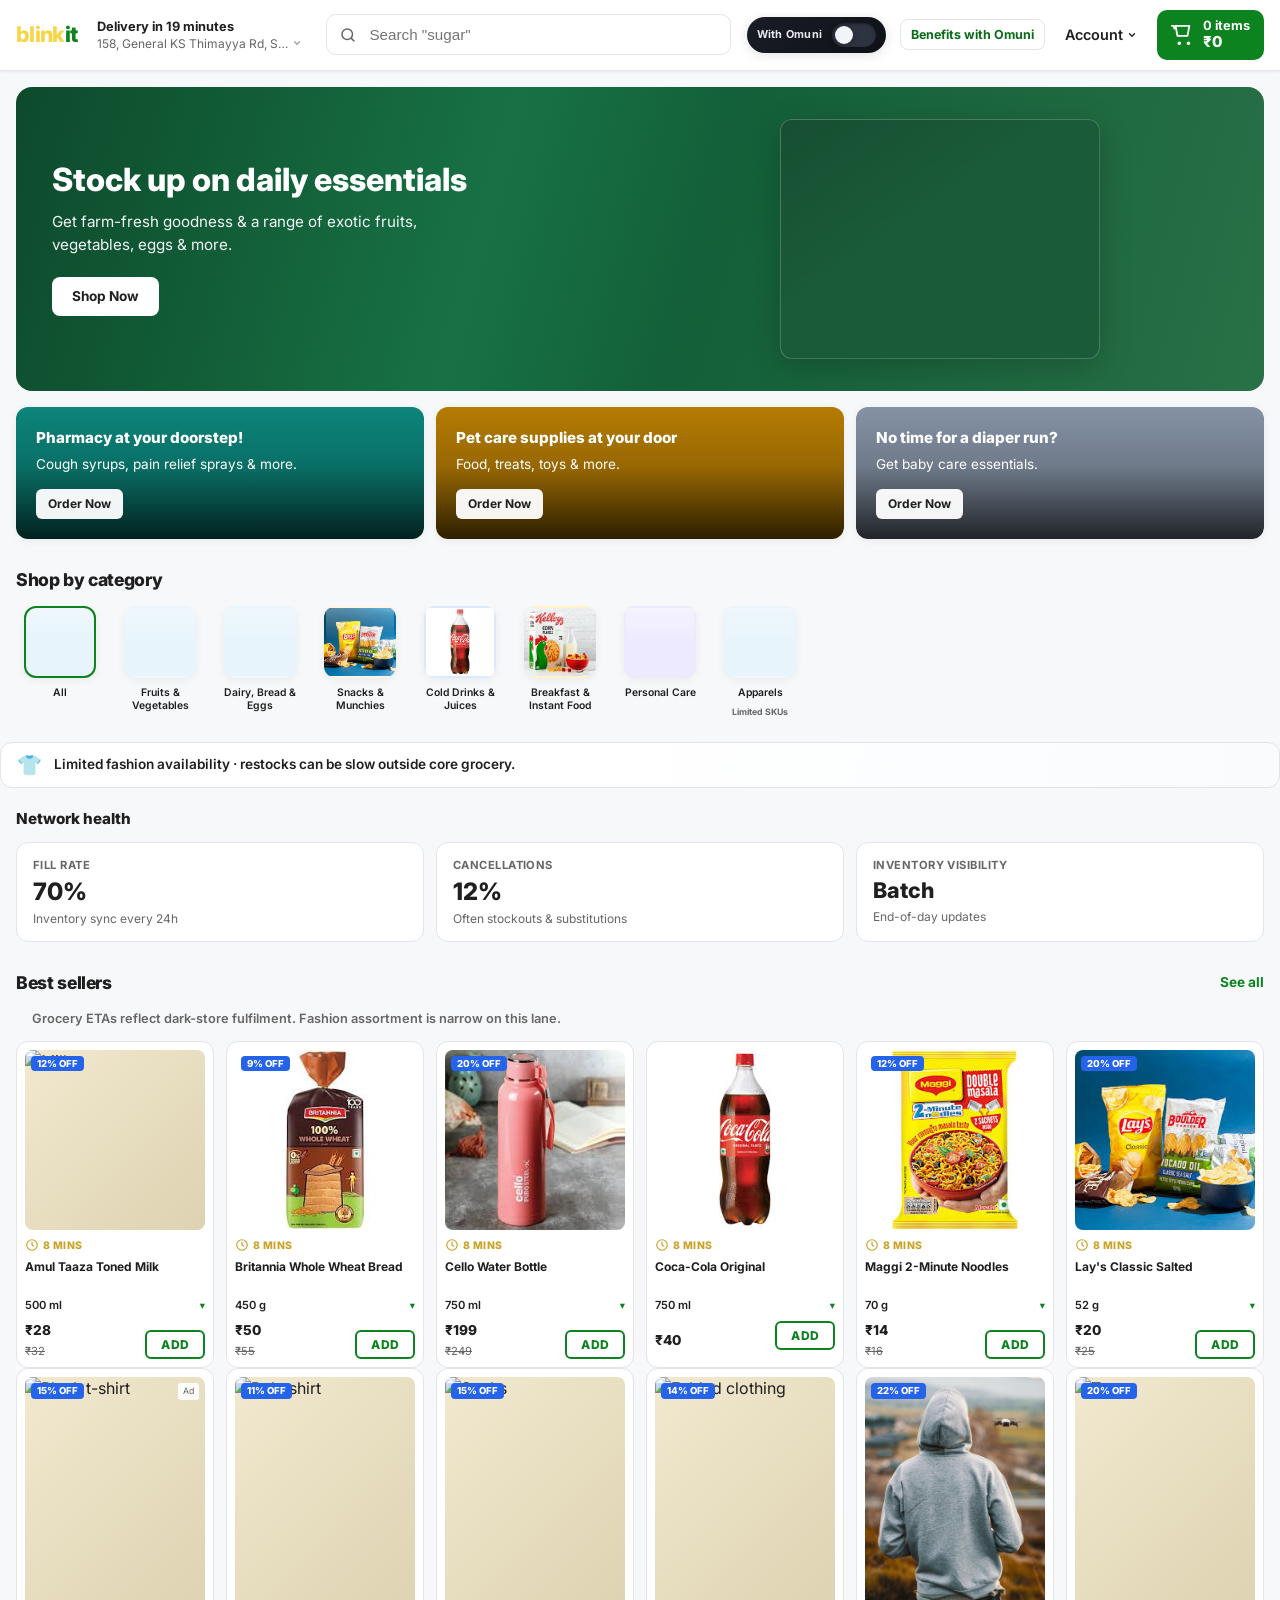
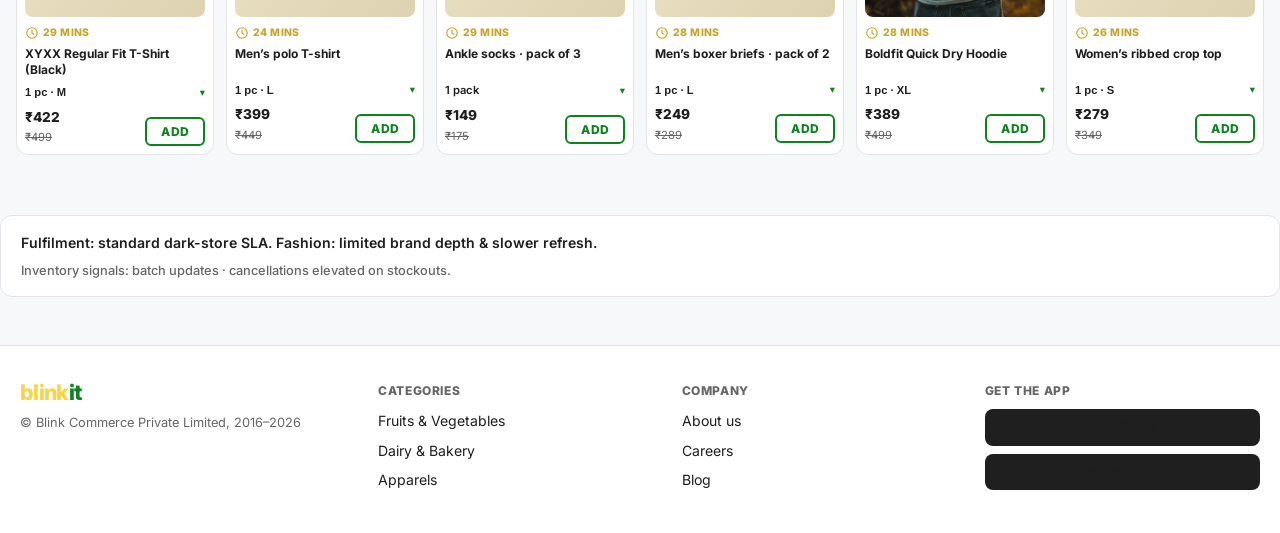
==== index.html @ fb0be90a "first commit initialization of project" ====
<!DOCTYPE html>
<html lang="en">
<head>
  <meta charset="UTF-8" />
  <meta name="viewport" content="width=device-width, initial-scale=1.0" />
  <title>Everything delivered in minutes | Blinkit</title>
  <link rel="preconnect" href="https://fonts.googleapis.com" />
  <link rel="preconnect" href="https://fonts.gstatic.com" crossorigin />
  <link rel="preconnect" href="https://images.unsplash.com" crossorigin />
  <link href="https://fonts.googleapis.com/css2?family=Inter:wght@400;500;600;700;800&display=swap" rel="stylesheet" />
  <link rel="stylesheet" href="styles.css" />
</head>
<body>
  <header class="header">
    <div class="header__row header__row--top">
      <div class="header__left">
        <a href="#" class="logo" aria-label="Blinkit home">
          <span class="logo__blink">blink</span><span class="logo__it">it</span>
        </a>
        <button type="button" class="location" id="locationBtn">
          <span class="location__line1" id="locationDeliveryLine">Delivery in 19 minutes</span>
          <span class="location__line2">158, General KS Thimayya Rd, S… <svg class="location__chev" width="10" height="10" viewBox="0 0 12 12" fill="none" aria-hidden="true"><path d="M3 4.5L6 7.5L9 4.5" stroke="currentColor" stroke-width="1.5" stroke-linecap="round"/></svg></span>
        </button>
      </div>
      <div class="header__search-wrap">
        <div class="search">
          <svg class="search__icon" width="18" height="18" viewBox="0 0 24 24" fill="none" aria-hidden="true"><circle cx="11" cy="11" r="7" stroke="currentColor" stroke-width="2"/><path d="M20 20L16.5 16.5" stroke="currentColor" stroke-width="2" stroke-linecap="round"/></svg>
          <input type="search" class="search__input" id="searchInput" placeholder='Search "sugar"' autocomplete="off" />
          <button type="button" class="search__clear" id="searchClear" hidden aria-label="Clear search">×</button>
        </div>
      </div>
      <nav class="header__nav">
        <div class="omuni-toggle-wrap" id="omuniToggleWrap">
          <label class="omuni-toggle-label" for="omuniToggle">
            <span class="omuni-toggle__text">With Omuni</span>
            <span class="omuni-toggle">
              <input type="checkbox" id="omuniToggle" class="omuni-toggle__input" aria-label="Enable Omuni enhanced experience" />
              <span class="omuni-toggle__slider" aria-hidden="true"></span>
            </span>
          </label>
        </div>
        <button
          type="button"
          class="nav-benefits"
          id="omuniBenefitsOpen"
          aria-haspopup="dialog"
          aria-controls="omuniSlideBenefits"
        >
          Benefits with Omuni
        </button>
        <button type="button" class="nav-account">Account <svg width="10" height="10" viewBox="0 0 12 12" fill="none" aria-hidden="true"><path d="M3 4.5L6 7.5L9 4.5" stroke="currentColor" stroke-width="1.5" stroke-linecap="round"/></svg></button>
        <button type="button" class="nav-cart" id="cartToggle" aria-expanded="false" aria-controls="cartDrawer">
          <svg class="nav-cart__icon" width="22" height="22" viewBox="0 0 24 24" fill="none" aria-hidden="true"><path d="M9 22a1 1 0 100-2 1 1 0 000 2zm10 0a1 1 0 100-2 1 1 0 000 2zM1 2h2l.6 3M5 2h15l-2 11H7L5 2z" stroke="currentColor" stroke-width="2" stroke-linecap="round" stroke-linejoin="round"/></svg>
          <span class="nav-cart__text">
            <span class="nav-cart__line1" id="cartHeaderLine1">0 items</span>
            <span class="nav-cart__line2" id="cartHeaderLine2">₹0</span>
          </span>
        </button>
      </nav>
    </div>
  </header>

  <main class="page-main">
    <section class="hero-banner">
      <div class="hero-banner__inner">
        <div class="hero-banner__copy" id="omuniSlideHero">
          <h1 class="hero-banner__title" id="heroBannerTitle">Stock up on daily essentials</h1>
          <p class="hero-banner__sub" id="heroBannerSub">Get farm-fresh goodness &amp; a range of exotic fruits, vegetables, eggs &amp; more.</p>
          <a href="#" class="hero-banner__cta">Shop Now</a>
        </div>
        <div class="hero-banner__art" aria-hidden="true">
          <div class="hero-banner__grocs"></div>
        </div>
      </div>
    </section>

    <section class="promo-row" id="omuniSlidePromo">
      <a href="#" class="promo-tile promo-tile--pharma">
        <div class="promo-tile__text">
          <strong id="promo1Title">Pharmacy at your doorstep!</strong>
          <span id="promo1Sub">Cough syrups, pain relief sprays &amp; more.</span>
          <span class="promo-tile__btn">Order Now</span>
        </div>
      </a>
      <a href="#" class="promo-tile promo-tile--pet">
        <div class="promo-tile__text">
          <strong id="promo2Title">Pet care supplies at your door</strong>
          <span id="promo2Sub">Food, treats, toys &amp; more.</span>
          <span class="promo-tile__btn">Order Now</span>
        </div>
      </a>
      <a href="#" class="promo-tile promo-tile--baby">
        <div class="promo-tile__text">
          <strong id="promo3Title">No time for a diaper run?</strong>
          <span id="promo3Sub">Get baby care essentials.</span>
          <span class="promo-tile__btn">Order Now</span>
        </div>
      </a>
    </section>

    <section class="categories">
      <h2 class="section-title">Shop by category</h2>
      <div class="category-tiles" id="categoryStrip" role="tablist" aria-label="Shop by category">
        <button type="button" class="cat-tile cat-tile--active" data-category="all" role="tab" aria-selected="true">
          <span class="cat-tile__img cat-tile__img--all" aria-hidden="true"></span>
          <span class="cat-tile__label">All</span>
        </button>
        <button type="button" class="cat-tile" data-category="fruit" role="tab" aria-selected="false">
          <span class="cat-tile__img cat-tile__img--fruit" aria-hidden="true"></span>
          <span class="cat-tile__label">Fruits &amp; Vegetables</span>
        </button>
        <button type="button" class="cat-tile" data-category="dairy" role="tab" aria-selected="false">
          <span class="cat-tile__img cat-tile__img--dairy" aria-hidden="true"></span>
          <span class="cat-tile__label">Dairy, Bread &amp; Eggs</span>
        </button>
        <button type="button" class="cat-tile" data-category="snacks" role="tab" aria-selected="false">
          <span class="cat-tile__img cat-tile__img--snacks" aria-hidden="true"></span>
          <span class="cat-tile__label">Snacks &amp; Munchies</span>
        </button>
        <button type="button" class="cat-tile" data-category="beverages" role="tab" aria-selected="false">
          <span class="cat-tile__img cat-tile__img--drinks" aria-hidden="true"></span>
          <span class="cat-tile__label">Cold Drinks &amp; Juices</span>
        </button>
        <button type="button" class="cat-tile" data-category="instant" role="tab" aria-selected="false">
          <span class="cat-tile__img cat-tile__img--instant" aria-hidden="true"></span>
          <span class="cat-tile__label">Breakfast &amp; Instant Food</span>
        </button>
        <button type="button" class="cat-tile" data-category="personal" role="tab" aria-selected="false">
          <span class="cat-tile__img cat-tile__img--care" aria-hidden="true"></span>
          <span class="cat-tile__label">Personal Care</span>
        </button>
        <button type="button" class="cat-tile" data-category="apparel" role="tab" aria-selected="false">
          <span class="cat-tile__img cat-tile__img--apparel" aria-hidden="true"></span>
          <span class="cat-tile__label">Apparels</span>
          <span class="cat-tile__meta" id="apparelTileMeta" aria-live="polite">Limited SKUs</span>
        </button>
      </div>
    </section>

    <div class="fashion-catalog-banner" id="omuniSlideCatalog" role="status" aria-live="polite">
      <span class="fashion-catalog-banner__icon" aria-hidden="true">👕</span>
      <p class="fashion-catalog-banner__text" id="fashionCatalogText">Limited fashion availability · restocks can be slow outside core grocery.</p>
    </div>

    <section class="omuni-metrics" id="omuniSlideMetrics" aria-labelledby="omuniMetricsHeading">
      <h2 class="omuni-metrics__heading" id="omuniMetricsHeading">Network health</h2>
      <div class="omuni-metrics__grid">
        <div class="omuni-metric" id="metricFillCard">
          <span class="omuni-metric__label">Fill rate</span>
          <span class="omuni-metric__value" id="metricFillValue">70%</span>
          <span class="omuni-metric__hint" id="metricFillHint">Inventory sync every 24h</span>
        </div>
        <div class="omuni-metric" id="metricCancelCard">
          <span class="omuni-metric__label">Cancellations</span>
          <span class="omuni-metric__value" id="metricCancelValue">12%</span>
          <span class="omuni-metric__hint" id="metricCancelHint">Often stockouts &amp; substitutions</span>
        </div>
        <div class="omuni-metric" id="metricVisCard">
          <span class="omuni-metric__label">Inventory visibility</span>
          <span class="omuni-metric__value omuni-metric__value--text" id="metricVisValue">Batch</span>
          <span class="omuni-metric__hint" id="metricVisHint">End-of-day updates</span>
        </div>
      </div>
    </section>

    <p class="search-results-title" id="searchResultsTitle" hidden></p>

    <section class="products" id="productsSection">
      <div class="products__head">
        <h2 class="section-title" id="productsTitle">Best sellers</h2>
        <a href="#" class="see-all" id="productsSeeAll">See all</a>
      </div>
      <p class="products-omuni-note" id="omuniSlideProductsNote">Grocery ETAs reflect dark-store fulfilment. Fashion assortment is narrow on this lane.</p>
      <div class="product-row product-row--dense" id="gridDefault" data-grid="default">
        <article class="product-card" data-id="g-milk" data-name="Amul Taaza Toned Milk" data-price="28" data-mrp="32" data-off="12" data-mins="8" data-unit="500 ml" data-eta-default="8 MINS" data-eta-omuni="8 MINS" data-product-img="https://images.unsplash.com/photo-1563636619-e9143da7973b?w=400&amp;h=400&amp;auto=format&amp;fit=crop&amp;q=80">
          <div class="product-card__media">
            <span class="product-card__badge">12% OFF</span>
            <div class="product-card__img">
              <img class="product-card__photo" src="https://images.unsplash.com/photo-1563636619-e9143da7973b?w=400&amp;h=400&amp;auto=format&amp;fit=crop&amp;q=80" alt="Milk" loading="lazy" decoding="async" width="400" height="400" />
            </div>
          </div>
          <p class="product-card__time"><svg class="product-card__clock" width="14" height="14" viewBox="0 0 24 24" fill="none" aria-hidden="true"><circle cx="12" cy="12" r="9" stroke="currentColor" stroke-width="2"/><path d="M12 7v5l3 2" stroke="currentColor" stroke-width="2" stroke-linecap="round"/></svg> <span class="product-card__eta">8 MINS</span></p>
          <h3 class="product-card__name">Amul Taaza Toned Milk</h3>
          <div class="product-card__variant"><span class="product-card__unit">500 ml</span><span class="product-card__chev" aria-hidden="true">▾</span></div>
          <div class="product-card__buy">
            <div class="product-card__prices">
              <span class="product-card__price">₹28</span>
              <span class="product-card__mrp">₹32</span>
            </div>
            <div class="product-card__action" data-action-root></div>
          </div>
        </article>
        <article class="product-card" data-id="g-bread" data-name="Britannia Whole Wheat Bread" data-price="50" data-mrp="55" data-off="9" data-mins="8" data-unit="450 g" data-eta-default="8 MINS" data-eta-omuni="8 MINS" data-product-img="assets/product-britannia-bread.png">
          <div class="product-card__media">
            <span class="product-card__badge">9% OFF</span>
            <div class="product-card__img">
              <img class="product-card__photo" src="assets/product-britannia-bread.png" alt="Britannia whole wheat bread" loading="lazy" decoding="async" width="400" height="400" />
            </div>
          </div>
          <p class="product-card__time"><svg class="product-card__clock" width="14" height="14" viewBox="0 0 24 24" fill="none" aria-hidden="true"><circle cx="12" cy="12" r="9" stroke="currentColor" stroke-width="2"/><path d="M12 7v5l3 2" stroke="currentColor" stroke-width="2" stroke-linecap="round"/></svg> <span class="product-card__eta">8 MINS</span></p>
          <h3 class="product-card__name">Britannia Whole Wheat Bread</h3>
          <div class="product-card__variant"><span class="product-card__unit">450 g</span><span class="product-card__chev" aria-hidden="true">▾</span></div>
          <div class="product-card__buy">
            <div class="product-card__prices">
              <span class="product-card__price">₹50</span>
              <span class="product-card__mrp">₹55</span>
            </div>
            <div class="product-card__action" data-action-root></div>
          </div>
        </article>
        <article class="product-card" data-id="g-cello-bottle" data-name="Cello Water Bottle" data-price="199" data-mrp="249" data-off="20" data-mins="8" data-unit="750 ml" data-eta-default="8 MINS" data-eta-omuni="8 MINS" data-product-img="assets/product-cello-bottle.png">
          <div class="product-card__media">
            <span class="product-card__badge">20% OFF</span>
            <div class="product-card__img">
              <img class="product-card__photo" src="assets/product-cello-bottle.png" alt="Cello water bottle" loading="lazy" decoding="async" width="400" height="400" />
            </div>
          </div>
          <p class="product-card__time"><svg class="product-card__clock" width="14" height="14" viewBox="0 0 24 24" fill="none" aria-hidden="true"><circle cx="12" cy="12" r="9" stroke="currentColor" stroke-width="2"/><path d="M12 7v5l3 2" stroke="currentColor" stroke-width="2" stroke-linecap="round"/></svg> <span class="product-card__eta">8 MINS</span></p>
          <h3 class="product-card__name">Cello Water Bottle</h3>
          <div class="product-card__variant"><span class="product-card__unit">750 ml</span><span class="product-card__chev" aria-hidden="true">▾</span></div>
          <div class="product-card__buy">
            <div class="product-card__prices">
              <span class="product-card__price">₹199</span>
              <span class="product-card__mrp">₹249</span>
            </div>
            <div class="product-card__action" data-action-root></div>
          </div>
        </article>
        <article class="product-card" data-id="g-coke" data-name="Coca-Cola Original" data-price="40" data-mins="8" data-unit="750 ml" data-eta-default="8 MINS" data-eta-omuni="8 MINS" data-product-img="assets/category-cold-drink.png">
          <div class="product-card__media">
            <div class="product-card__img">
              <img class="product-card__photo" src="assets/category-cold-drink.png" alt="Soft drink" loading="lazy" decoding="async" width="400" height="400" />
            </div>
          </div>
          <p class="product-card__time"><svg class="product-card__clock" width="14" height="14" viewBox="0 0 24 24" fill="none" aria-hidden="true"><circle cx="12" cy="12" r="9" stroke="currentColor" stroke-width="2"/><path d="M12 7v5l3 2" stroke="currentColor" stroke-width="2" stroke-linecap="round"/></svg> <span class="product-card__eta">8 MINS</span></p>
          <h3 class="product-card__name">Coca-Cola Original</h3>
          <div class="product-card__variant"><span class="product-card__unit">750 ml</span><span class="product-card__chev" aria-hidden="true">▾</span></div>
          <div class="product-card__buy">
            <div class="product-card__prices">
              <span class="product-card__price">₹40</span>
            </div>
            <div class="product-card__action" data-action-root></div>
          </div>
        </article>
        <article class="product-card" data-id="g-maggi" data-name="Maggi 2-Minute Noodles" data-price="14" data-mrp="16" data-off="12" data-mins="8" data-unit="70 g" data-eta-default="8 MINS" data-eta-omuni="8 MINS" data-product-img="assets/product-maggi-noodles.png">
          <div class="product-card__media">
            <span class="product-card__badge">12% OFF</span>
            <div class="product-card__img">
              <img class="product-card__photo" src="assets/product-maggi-noodles.png" alt="Maggi instant noodles" loading="lazy" decoding="async" width="400" height="400" />
            </div>
          </div>
          <p class="product-card__time"><svg class="product-card__clock" width="14" height="14" viewBox="0 0 24 24" fill="none" aria-hidden="true"><circle cx="12" cy="12" r="9" stroke="currentColor" stroke-width="2"/><path d="M12 7v5l3 2" stroke="currentColor" stroke-width="2" stroke-linecap="round"/></svg> <span class="product-card__eta">8 MINS</span></p>
          <h3 class="product-card__name">Maggi 2-Minute Noodles</h3>
          <div class="product-card__variant"><span class="product-card__unit">70 g</span><span class="product-card__chev" aria-hidden="true">▾</span></div>
          <div class="product-card__buy">
            <div class="product-card__prices">
              <span class="product-card__price">₹14</span>
              <span class="product-card__mrp">₹16</span>
            </div>
            <div class="product-card__action" data-action-root></div>
          </div>
        </article>
        <article class="product-card" data-id="g-lays" data-name="Lay's Classic Salted" data-price="20" data-mrp="25" data-off="20" data-mins="8" data-unit="52 g" data-eta-default="8 MINS" data-eta-omuni="8 MINS" data-product-img="assets/category-snacks.png">
          <div class="product-card__media">
            <span class="product-card__badge">20% OFF</span>
            <div class="product-card__img">
              <img class="product-card__photo" src="assets/category-snacks.png" alt="Potato chips" loading="lazy" decoding="async" width="400" height="400" />
            </div>
          </div>
          <p class="product-card__time"><svg class="product-card__clock" width="14" height="14" viewBox="0 0 24 24" fill="none" aria-hidden="true"><circle cx="12" cy="12" r="9" stroke="currentColor" stroke-width="2"/><path d="M12 7v5l3 2" stroke="currentColor" stroke-width="2" stroke-linecap="round"/></svg> <span class="product-card__eta">8 MINS</span></p>
          <h3 class="product-card__name">Lay's Classic Salted</h3>
          <div class="product-card__variant"><span class="product-card__unit">52 g</span><span class="product-card__chev" aria-hidden="true">▾</span></div>
          <div class="product-card__buy">
            <div class="product-card__prices">
              <span class="product-card__price">₹20</span>
              <span class="product-card__mrp">₹25</span>
            </div>
            <div class="product-card__action" data-action-root></div>
          </div>
        </article>
      </div>
      <div class="product-row product-row--dense" id="gridApparel" data-grid="apparel" hidden>
        <article class="product-card product-card--apparel" data-id="a-tee1" data-name="XYXX Regular Fit T-Shirt (Black)" data-price="422" data-mrp="499" data-off="15" data-mins="21" data-unit="1 pc" data-product-img="https://images.unsplash.com/photo-1521572163474-6864f9cf17ab?w=400&amp;h=533&amp;auto=format&amp;fit=crop&amp;q=80">
          <div class="product-card__media">
            <span class="product-card__badge">15% OFF</span>
            <span class="product-card__ad">Ad</span>
            <div class="product-card__img product-card__img--apparel">
              <img class="product-card__photo" src="https://images.unsplash.com/photo-1521572163474-6864f9cf17ab?w=400&amp;h=533&amp;auto=format&amp;fit=crop&amp;q=80" alt="Black t-shirt" loading="lazy" decoding="async" width="400" height="533" />
            </div>
          </div>
          <p class="product-card__time"><svg class="product-card__clock" width="14" height="14" viewBox="0 0 24 24" fill="none" aria-hidden="true"><circle cx="12" cy="12" r="9" stroke="currentColor" stroke-width="2"/><path d="M12 7v5l3 2" stroke="currentColor" stroke-width="2" stroke-linecap="round"/></svg> <span class="product-card__eta">21 MINS</span></p>
          <h3 class="product-card__name">XYXX Regular Fit T-Shirt (Black)</h3>
          <div class="product-card__variant">
            <select class="size-select size-select--inline" data-size-select aria-label="Size">
              <option value="S">1 pc · S</option>
              <option value="M" selected>1 pc · M</option>
              <option value="L">1 pc · L</option>
              <option value="XL">1 pc · XL</option>
            </select>
            <span class="product-card__chev" aria-hidden="true">▾</span>
          </div>
          <div class="product-card__buy">
            <div class="product-card__prices">
              <span class="product-card__price">₹422</span>
              <span class="product-card__mrp">₹499</span>
            </div>
            <div class="product-card__action" data-action-root></div>
          </div>
        </article>
        <article class="product-card product-card--apparel" data-id="a-polo" data-name="Men's polo T-shirt" data-price="399" data-mrp="449" data-off="11" data-mins="19" data-unit="1 pc" data-product-img="https://images.unsplash.com/photo-1586790170083-2f9ceadc732d?w=400&amp;h=533&amp;auto=format&amp;fit=crop&amp;q=80">
          <div class="product-card__media">
            <span class="product-card__badge">11% OFF</span>
            <div class="product-card__img product-card__img--apparel">
              <img class="product-card__photo" src="https://images.unsplash.com/photo-1586790170083-2f9ceadc732d?w=400&amp;h=533&amp;auto=format&amp;fit=crop&amp;q=80" alt="Polo shirt" loading="lazy" decoding="async" width="400" height="533" />
            </div>
          </div>
          <p class="product-card__time"><svg class="product-card__clock" width="14" height="14" viewBox="0 0 24 24" fill="none" aria-hidden="true"><circle cx="12" cy="12" r="9" stroke="currentColor" stroke-width="2"/><path d="M12 7v5l3 2" stroke="currentColor" stroke-width="2" stroke-linecap="round"/></svg> <span class="product-card__eta">19 MINS</span></p>
          <h3 class="product-card__name">Men’s polo T-shirt</h3>
          <div class="product-card__variant">
            <select class="size-select size-select--inline" data-size-select aria-label="Size">
              <option value="S">1 pc · S</option>
              <option value="M">1 pc · M</option>
              <option value="L" selected>1 pc · L</option>
              <option value="XL">1 pc · XL</option>
            </select>
            <span class="product-card__chev" aria-hidden="true">▾</span>
          </div>
          <div class="product-card__buy">
            <div class="product-card__prices">
              <span class="product-card__price">₹399</span>
              <span class="product-card__mrp">₹449</span>
            </div>
            <div class="product-card__action" data-action-root></div>
          </div>
        </article>
        <article class="product-card product-card--apparel" data-id="a-socks" data-name="Ankle socks pack of 3" data-price="149" data-mrp="175" data-off="15" data-mins="20" data-unit="1 pack" data-product-img="https://images.unsplash.com/photo-1586350977771-b3b0abd50c82?w=400&amp;h=533&amp;auto=format&amp;fit=crop&amp;q=80">
          <div class="product-card__media">
            <span class="product-card__badge">15% OFF</span>
            <div class="product-card__img product-card__img--apparel">
              <img class="product-card__photo" src="https://images.unsplash.com/photo-1586350977771-b3b0abd50c82?w=400&amp;h=533&amp;auto=format&amp;fit=crop&amp;q=80" alt="Socks" loading="lazy" decoding="async" width="400" height="533" />
            </div>
          </div>
          <p class="product-card__time"><svg class="product-card__clock" width="14" height="14" viewBox="0 0 24 24" fill="none" aria-hidden="true"><circle cx="12" cy="12" r="9" stroke="currentColor" stroke-width="2"/><path d="M12 7v5l3 2" stroke="currentColor" stroke-width="2" stroke-linecap="round"/></svg> <span class="product-card__eta">20 MINS</span></p>
          <h3 class="product-card__name">Ankle socks · pack of 3</h3>
          <div class="product-card__variant"><span class="product-card__unit">1 pack</span><span class="product-card__chev" aria-hidden="true">▾</span></div>
          <div class="product-card__buy">
            <div class="product-card__prices">
              <span class="product-card__price">₹149</span>
              <span class="product-card__mrp">₹175</span>
            </div>
            <div class="product-card__action" data-action-root></div>
          </div>
        </article>
        <article class="product-card product-card--apparel" data-id="a-boxer" data-name="Men's boxer briefs pack of 2" data-price="249" data-mrp="289" data-mins="21" data-unit="1 pc" data-product-img="https://images.unsplash.com/photo-1620799140408-edc6dcb6d633?w=400&amp;h=533&amp;auto=format&amp;fit=crop&amp;q=80">
          <div class="product-card__media">
            <span class="product-card__badge">14% OFF</span>
            <div class="product-card__img product-card__img--apparel">
              <img class="product-card__photo" src="https://images.unsplash.com/photo-1620799140408-edc6dcb6d633?w=400&amp;h=533&amp;auto=format&amp;fit=crop&amp;q=80" alt="Folded clothing" loading="lazy" decoding="async" width="400" height="533" />
            </div>
          </div>
          <p class="product-card__time"><svg class="product-card__clock" width="14" height="14" viewBox="0 0 24 24" fill="none" aria-hidden="true"><circle cx="12" cy="12" r="9" stroke="currentColor" stroke-width="2"/><path d="M12 7v5l3 2" stroke="currentColor" stroke-width="2" stroke-linecap="round"/></svg> <span class="product-card__eta">21 MINS</span></p>
          <h3 class="product-card__name">Men’s boxer briefs · pack of 2</h3>
          <div class="product-card__variant">
            <select class="size-select size-select--inline" data-size-select aria-label="Size">
              <option value="M">1 pc · M</option>
              <option value="L" selected>1 pc · L</option>
              <option value="XL">1 pc · XL</option>
            </select>
            <span class="product-card__chev" aria-hidden="true">▾</span>
          </div>
          <div class="product-card__buy">
            <div class="product-card__prices">
              <span class="product-card__price">₹249</span>
              <span class="product-card__mrp">₹289</span>
            </div>
            <div class="product-card__action" data-action-root></div>
          </div>
        </article>
        <article class="product-card product-card--apparel" data-id="a-hoodie" data-name="Boldfit Quick Dry Hoodie" data-price="389" data-mrp="499" data-off="22" data-mins="19" data-unit="1 pc" data-product-img="assets/product-boldfit-hoodie.jpg">
          <div class="product-card__media">
            <span class="product-card__badge">22% OFF</span>
            <div class="product-card__img product-card__img--apparel">
              <img class="product-card__photo" src="assets/product-boldfit-hoodie.jpg" alt="Boldfit quick dry hoodie" loading="lazy" decoding="async" width="400" height="533" />
            </div>
          </div>
          <p class="product-card__time"><svg class="product-card__clock" width="14" height="14" viewBox="0 0 24 24" fill="none" aria-hidden="true"><circle cx="12" cy="12" r="9" stroke="currentColor" stroke-width="2"/><path d="M12 7v5l3 2" stroke="currentColor" stroke-width="2" stroke-linecap="round"/></svg> <span class="product-card__eta">19 MINS</span></p>
          <h3 class="product-card__name">Boldfit Quick Dry Hoodie</h3>
          <div class="product-card__variant">
            <select class="size-select size-select--inline" data-size-select aria-label="Size">
              <option value="M">1 pc · M</option>
              <option value="L">1 pc · L</option>
              <option value="XL" selected>1 pc · XL</option>
            </select>
            <span class="product-card__chev" aria-hidden="true">▾</span>
          </div>
          <div class="product-card__buy">
            <div class="product-card__prices">
              <span class="product-card__price">₹389</span>
              <span class="product-card__mrp">₹499</span>
            </div>
            <div class="product-card__action" data-action-root></div>
          </div>
        </article>
        <article class="product-card product-card--apparel" data-id="a-crop" data-name="Women's ribbed crop top" data-price="279" data-mrp="349" data-mins="20" data-unit="1 pc" data-product-img="https://images.unsplash.com/photo-1434389677669-e08b4cac3105?w=400&amp;h=533&amp;auto=format&amp;fit=crop&amp;q=80">
          <div class="product-card__media">
            <span class="product-card__badge">20% OFF</span>
            <div class="product-card__img product-card__img--apparel">
              <img class="product-card__photo" src="https://images.unsplash.com/photo-1434389677669-e08b4cac3105?w=400&amp;h=533&amp;auto=format&amp;fit=crop&amp;q=80" alt="Top" loading="lazy" decoding="async" width="400" height="533" />
            </div>
          </div>
          <p class="product-card__time"><svg class="product-card__clock" width="14" height="14" viewBox="0 0 24 24" fill="none" aria-hidden="true"><circle cx="12" cy="12" r="9" stroke="currentColor" stroke-width="2"/><path d="M12 7v5l3 2" stroke="currentColor" stroke-width="2" stroke-linecap="round"/></svg> <span class="product-card__eta">20 MINS</span></p>
          <h3 class="product-card__name">Women’s ribbed crop top</h3>
          <div class="product-card__variant">
            <select class="size-select size-select--inline" data-size-select aria-label="Size">
              <option value="XS">1 pc · XS</option>
              <option value="S" selected>1 pc · S</option>
              <option value="M">1 pc · M</option>
              <option value="L">1 pc · L</option>
            </select>
            <span class="product-card__chev" aria-hidden="true">▾</span>
          </div>
          <div class="product-card__buy">
            <div class="product-card__prices">
              <span class="product-card__price">₹279</span>
              <span class="product-card__mrp">₹349</span>
            </div>
            <div class="product-card__action" data-action-root></div>
          </div>
        </article>
      </div>
    </section>
    <section class="omuni-ops-strip" id="omuniSlideOps" aria-live="polite">
      <div class="omuni-ops-strip__inner">
        <p class="omuni-ops-strip__line" id="omuniOpsLine1">Fulfilment: standard dark-store SLA. Fashion: limited brand depth &amp; slower refresh.</p>
        <p class="omuni-ops-strip__line omuni-ops-strip__line--sub" id="omuniOpsLine2">Inventory signals: batch updates · cancellations elevated on stockouts.</p>
      </div>
    </section>
  </main>

  <footer class="footer" id="omuniSlideFooter">
    <div class="footer__grid">
      <div>
        <span class="logo logo--footer"><span class="logo__blink">blink</span><span class="logo__it">it</span></span>
        <p class="footer__tag">© Blink Commerce Private Limited, 2016–2026</p>
      </div>
      <div>
        <h4>Categories</h4>
        <ul>
          <li><a href="#">Fruits &amp; Vegetables</a></li>
          <li><a href="#">Dairy &amp; Bakery</a></li>
          <li><a href="#">Apparels</a></li>
        </ul>
      </div>
      <div>
        <h4>Company</h4>
        <ul>
          <li><a href="#">About us</a></li>
          <li><a href="#">Careers</a></li>
          <li><a href="#">Blog</a></li>
        </ul>
      </div>
      <div>
        <h4>Get the app</h4>
        <div class="store-badges">
          <a href="#" class="store-badge">App Store</a>
          <a href="#" class="store-badge">Google Play</a>
        </div>
      </div>
    </div>
  </footer>

  <div
    class="omuni-benefits"
    id="omuniSlideBenefits"
    hidden
    role="dialog"
    aria-modal="true"
    aria-labelledby="omuniBenefitsTitle"
  >
    <div class="omuni-benefits__backdrop" data-omuni-benefits-close tabindex="-1"></div>
    <div class="omuni-benefits__panel omuni-benefits__panel--embed">
      <header class="omuni-benefits__head">
        <span class="omuni-benefits__head-spacer" aria-hidden="true"></span>
        <h2 class="omuni-benefits__title" id="omuniBenefitsTitle">Benefits with Omuni</h2>
        <button
          type="button"
          class="omuni-benefits__close-x"
          id="omuniPresentationClose"
          data-omuni-benefits-close
          aria-label="Close presentation"
        >
          ×
        </button>
      </header>
      <div class="omuni-benefits__embed-wrap">
        <iframe
          id="omuniPresentationFrame"
          class="omuni-benefits__iframe"
          title="Omuni Blinkit CRO presentation"
          src="about:blank"
          allowfullscreen
        ></iframe>
        <div class="omuni-benefits__fallback" id="omuniPresentationFallback" hidden>
          <p class="omuni-benefits__fallback-text">The presentation could not be embedded in the browser.</p>
          <p class="omuni-benefits__fallback-hint">
            Place <strong>Omuni_Blinkit_CRO.pdf</strong> in this folder (export from PowerPoint), or open the deck file directly.
          </p>
          <a href="Omuni_Blinkit_CRO.pdf" class="btn btn--green omuni-benefits__fallback-link" id="omuniPresentationPdfLink" target="_blank" rel="noopener"
            >Open PDF</a
          >
          <a href="Omuni_Blinkit_CRO_v2.html" class="btn btn--block omuni-benefits__fallback-link omuni-benefits__fallback-link--secondary" target="_blank" rel="noopener"
            >Open full-screen deck</a
          >
        </div>
      </div>
    </div>
  </div>

  <div class="modal modal--location" id="locationModal" hidden>
    <div class="modal__backdrop" data-close></div>
    <div class="modal__panel modal__panel--location" role="dialog" aria-labelledby="locModalTitle">
      <header class="loc-modal__head">
        <h2 class="loc-modal__title" id="locModalTitle">Change Location</h2>
        <button type="button" class="loc-modal__close" data-close aria-label="Close">×</button>
      </header>
      <div class="loc-modal__body">
        <div class="loc-modal__toolbar">
          <button type="button" class="loc-modal__detect btn btn--green">Detect my location</button>
          <div class="loc-modal__or" aria-hidden="true">
            <span class="loc-modal__or-line"></span>
            <span class="loc-modal__or-badge">OR</span>
            <span class="loc-modal__or-line"></span>
          </div>
          <label class="loc-modal__search-label">
            <span class="visually-hidden">Search delivery location</span>
            <input
              type="search"
              class="loc-modal__search"
              placeholder="search delivery location"
              autocomplete="off"
            />
          </label>
        </div>

        <p class="loc-modal__section-title">Your saved addresses</p>
        <ul class="loc-modal__list">
          <li>
            <div class="address-card address-card--blinkit" data-close tabindex="0" role="button">
              <span class="address-card__icon address-card__icon--home" aria-hidden="true">
                <svg width="22" height="22" viewBox="0 0 24 24" fill="none" aria-hidden="true"><path d="M4 10.5L12 4l8 6.5V20a1 1 0 01-1 1h-5v-6H10v6H5a1 1 0 01-1-1v-9.5z" stroke="#c9a227" stroke-width="1.8" stroke-linejoin="round"/></svg>
              </span>
              <div class="address-card__content">
                <strong class="address-card__label">Home</strong>
                <p class="address-card__addr">158, General KS Thimayya Rd, Bengaluru — 560025</p>
                <div class="address-card__actions">
                  <button type="button" class="address-card__action address-card__action--edit" aria-label="Edit address">
                    <svg width="16" height="16" viewBox="0 0 24 24" fill="none" aria-hidden="true"><path d="M4 21h4l10.5-10.5a2 2 0 000-2.83L18.33 8a2 2 0 00-2.83 0L5 17.17V21z" stroke="currentColor" stroke-width="2" stroke-linecap="round" stroke-linejoin="round"/><path d="M13.5 6.5l4 4" stroke="currentColor" stroke-width="2" stroke-linecap="round"/></svg>
                  </button>
                </div>
              </div>
            </div>
          </li>
          <li>
            <div class="address-card address-card--blinkit" data-close tabindex="0" role="button">
              <span class="address-card__icon address-card__icon--home" aria-hidden="true">
                <svg width="22" height="22" viewBox="0 0 24 24" fill="none" aria-hidden="true"><path d="M4 10.5L12 4l8 6.5V20a1 1 0 01-1 1h-5v-6H10v6H5a1 1 0 01-1-1v-9.5z" stroke="#c9a227" stroke-width="1.8" stroke-linejoin="round"/></svg>
              </span>
              <div class="address-card__content">
                <strong class="address-card__label">Home</strong>
                <p class="address-card__addr">12, MG Road, Indiranagar, Bengaluru — 560038</p>
                <div class="address-card__actions">
                  <button type="button" class="address-card__action address-card__action--edit" aria-label="Edit address">
                    <svg width="16" height="16" viewBox="0 0 24 24" fill="none" aria-hidden="true"><path d="M4 21h4l10.5-10.5a2 2 0 000-2.83L18.33 8a2 2 0 00-2.83 0L5 17.17V21z" stroke="currentColor" stroke-width="2" stroke-linecap="round" stroke-linejoin="round"/><path d="M13.5 6.5l4 4" stroke="currentColor" stroke-width="2" stroke-linecap="round"/></svg>
                  </button>
                  <button type="button" class="address-card__action address-card__action--delete" aria-label="Delete address">
                    <svg width="16" height="16" viewBox="0 0 24 24" fill="none" aria-hidden="true"><path d="M4 7h16M10 11v6M14 11v6M6 7l1-2h10l1 2M9 7V5a1 1 0 011-1h4a1 1 0 011 1v2" stroke="currentColor" stroke-width="2" stroke-linecap="round"/></svg>
                  </button>
                </div>
              </div>
            </div>
          </li>
          <li>
            <div class="address-card address-card--blinkit" data-close tabindex="0" role="button">
              <span class="address-card__icon address-card__icon--work" aria-hidden="true">
                <svg width="22" height="22" viewBox="0 0 24 24" fill="none" aria-hidden="true"><path d="M4 21h16M6 21V10l8-4 8 4v11M10 21v-4h4v4" stroke="#c9a227" stroke-width="1.8" stroke-linecap="round" stroke-linejoin="round"/></svg>
              </span>
              <div class="address-card__content">
                <strong class="address-card__label">Work</strong>
                <p class="address-card__addr">Embassy Tech Village, Outer Ring Rd, Bengaluru — 560103</p>
                <div class="address-card__actions">
                  <button type="button" class="address-card__action address-card__action--edit" aria-label="Edit address">
                    <svg width="16" height="16" viewBox="0 0 24 24" fill="none" aria-hidden="true"><path d="M4 21h4l10.5-10.5a2 2 0 000-2.83L18.33 8a2 2 0 00-2.83 0L5 17.17V21z" stroke="currentColor" stroke-width="2" stroke-linecap="round" stroke-linejoin="round"/><path d="M13.5 6.5l4 4" stroke="currentColor" stroke-width="2" stroke-linecap="round"/></svg>
                  </button>
                  <button type="button" class="address-card__action address-card__action--delete" aria-label="Delete address">
                    <svg width="16" height="16" viewBox="0 0 24 24" fill="none" aria-hidden="true"><path d="M4 7h16M10 11v6M14 11v6M6 7l1-2h10l1 2M9 7V5a1 1 0 011-1h4a1 1 0 011 1v2" stroke="currentColor" stroke-width="2" stroke-linecap="round"/></svg>
                  </button>
                </div>
              </div>
            </div>
          </li>
        </ul>
      </div>
    </div>
  </div>

  <aside class="cart-drawer" id="cartDrawer" hidden aria-hidden="true">
    <div class="cart-drawer__backdrop" id="cartBackdrop" tabindex="-1" aria-label="Close cart"></div>
    <div class="cart-drawer__panel">
      <div class="cart-drawer__head">
        <button type="button" class="cart-drawer__back" id="cartClose" aria-label="Back">←</button>
        <h2 class="cart-drawer__title">My Cart</h2>
        <button type="button" class="cart-drawer__share">Share</button>
      </div>
      <div class="cart-drawer__scroll">
        <div class="cart-drawer__empty" id="cartEmpty">
          <p>Your cart is empty</p>
          <p class="cart-drawer__empty-hint">Add items to continue shopping.</p>
        </div>
        <div id="cartHasItems" hidden>
          <div class="cart-delivery-card">
            <span class="cart-delivery-card__icon" aria-hidden="true">⏱</span>
            <div>
              <p class="cart-delivery-card__title" id="cartDeliveryEta">Delivery in 19 minutes</p>
              <p class="cart-delivery-card__sub" id="cartShipmentCount">Shipment of 0 items</p>
            </div>
          </div>
          <ul class="cart-drawer__list" id="cartList"></ul>
          <div class="cart-bill-card" id="cartBillCard">
            <h3 class="cart-bill-card__title">Bill details</h3>
            <div class="cart-bill-row">
              <span class="cart-bill-row__label">Items total <span class="cart-bill-row__saved" id="cartSavedBadge" hidden>Saved <span id="cartSavedAmt">₹0</span></span></span>
              <span class="cart-bill-row__val">
                <span class="cart-bill-row__strike" id="cartItemsMrpLine" hidden></span>
                <strong id="cartItemsPayable">₹0</strong>
              </span>
            </div>
            <div class="cart-bill-row cart-bill-row--muted">
              <span>Delivery charge <span class="info-i" title="Info">i</span></span>
              <span id="cartDeliveryLine">₹30</span>
            </div>
            <div class="cart-bill-row cart-bill-row--muted">
              <span>Handling charge <span class="info-i">i</span></span>
              <span id="cartHandlingLine">₹11</span>
            </div>
            <div class="cart-bill-row cart-bill-row--muted">
              <span>High demand surge charge <span class="info-i">i</span></span>
              <span id="cartSurgeLine">₹20</span>
            </div>
            <div class="cart-bill-row cart-bill-row--total">
              <span>Grand total <span class="info-i">i</span></span>
              <strong id="cartGrandLine">₹0</strong>
            </div>
          </div>
          <div class="cart-address-row">
            <span class="cart-address-row__pin" aria-hidden="true">📍</span>
            <div class="cart-address-row__text">
              <strong>Delivering to Home</strong>
              <p>158, General KS Thimayya Rd, S…</p>
            </div>
            <button type="button" class="cart-address-row__change" id="cartChangeAddress">Change</button>
          </div>
        </div>
      </div>
      <div class="cart-drawer__sticky" id="cartFooter" hidden>
        <div class="cart-drawer__sticky-left">
          <span class="cart-drawer__sticky-price" id="cartStickyTotal">₹0</span>
          <span class="cart-drawer__sticky-label">TOTAL</span>
        </div>
        <button type="button" class="cart-drawer__proceed" id="checkoutBtn">Proceed to pay <span aria-hidden="true">›</span></button>
      </div>
    </div>
  </aside>

  <div class="modal modal--checkout" id="checkoutModal" hidden>
    <div class="modal__backdrop" id="checkoutBackdrop"></div>
    <div class="modal__panel modal__panel--checkout" role="dialog" aria-labelledby="checkoutTitle" aria-modal="true">
      <div class="checkout-scroll">
        <div id="checkoutMainBlock">
        <h3 id="checkoutTitle">Checkout</h3>
        <div class="checkout-card">
          <div class="checkout-card__icon checkout-card__icon--donate" aria-hidden="true"></div>
          <div class="checkout-card__body">
            <strong>Feeding India donation</strong>
            <p>Working towards a malnutrition free India. Feeding India… <a href="#">read more</a></p>
          </div>
          <label class="checkout-card__check"><input type="checkbox" id="donationCheck" /> <span>₹1</span></label>
        </div>
        <div class="checkout-card checkout-card--tip">
          <strong>Tip your delivery partner</strong>
          <p class="checkout-card__hint">100% of your tip goes to your delivery partner.</p>
          <div class="tip-row" id="tipRow">
            <button type="button" class="tip-btn" data-tip="20">😆 ₹20</button>
            <button type="button" class="tip-btn" data-tip="30">🤩 ₹30</button>
            <button type="button" class="tip-btn" data-tip="50">😍 ₹50</button>
            <button type="button" class="tip-btn tip-btn--custom" data-tip="0">Custom</button>
          </div>
        </div>
        <div class="checkout-card checkout-card--plain">
          <strong>Cancellation Policy</strong>
          <p>Orders cannot be cancelled once packed for delivery. In case of unexpected delays, a refund will be provided, if applicable.</p>
        </div>
        <p class="modal__hint checkout-hint">Delivery address</p>
        <form id="checkoutForm" class="checkout-form">
          <div class="checkout-form__grid">
            <label class="field">
              <span class="field__label">Full name</span>
              <input type="text" name="fullName" class="modal__input field__input" required autocomplete="name" placeholder="As per ID" />
            </label>
            <label class="field">
              <span class="field__label">Phone</span>
              <input type="tel" name="phone" class="modal__input field__input" required autocomplete="tel" placeholder="10-digit mobile" pattern="[0-9]{10}" maxlength="10" />
            </label>
            <label class="field field--full">
              <span class="field__label">Flat / House no. &amp; building</span>
              <input type="text" name="flat" class="modal__input field__input" required placeholder="e.g. B-402, Sunrise Apartments" />
            </label>
            <label class="field field--full">
              <span class="field__label">Street / area</span>
              <input type="text" name="street" class="modal__input field__input" required placeholder="Road name, sector" />
            </label>
            <label class="field">
              <span class="field__label">Landmark</span>
              <input type="text" name="landmark" class="modal__input field__input" placeholder="Optional" />
            </label>
            <label class="field">
              <span class="field__label">City</span>
              <input type="text" name="city" class="modal__input field__input" required autocomplete="address-level2" placeholder="City" />
            </label>
            <label class="field">
              <span class="field__label">PIN code</span>
              <input type="text" name="pincode" class="modal__input field__input" required inputmode="numeric" pattern="[0-9]{6}" maxlength="6" placeholder="560025" />
            </label>
          </div>
          <div class="checkout-form__order" id="checkoutOrderSummary"></div>
        </form>
        </div>
        <div class="checkout-success" id="checkoutSuccess" hidden>
          <p class="checkout-success__title">Order placed</p>
          <p class="checkout-success__text">We’ll deliver to the address you entered. Demo only — no real order.</p>
          <button type="button" class="btn btn--green btn--block" id="checkoutDone">Done</button>
        </div>
      </div>
      <div class="checkout-sticky" id="checkoutSticky">
        <div class="checkout-sticky__left">
          <span class="checkout-sticky__price" id="checkoutStickyTotal">₹0</span>
          <span class="checkout-sticky__label">TOTAL</span>
        </div>
        <button type="submit" form="checkoutForm" class="checkout-sticky__btn" id="placeOrderBtn">Proceed <span aria-hidden="true">›</span></button>
      </div>
    </div>
  </div>

  <script src="omuni.js"></script>
  <script src="app.js"></script>
</body>
</html>
---- styles.css ----
/* Blinkit UI — aligned with web screenshots */
:root {
  --yellow: #f8cb46;
  --yellow-logo: #f7d54a;
  --green: #0c831f;
  --green-dark: #0a6b19;
  --green-cta: #318624;
  --green-bright: #1d8928;
  --bg: #ffffff;
  --bg-page: #f7f8fa;
  --text: #1f1f1f;
  --muted: #666666;
  --border: #e2e4e9;
  --gold-time: #c9a227;
  --badge-blue: #2563eb;
  --radius: 12px;
  --radius-sm: 8px;
  --shadow: 0 1px 3px rgba(0, 0, 0, 0.06);
  --shadow-card: 0 2px 8px rgba(0, 0, 0, 0.06);
  --font: "Inter", system-ui, -apple-system, sans-serif;
}

*,
*::before,
*::after {
  box-sizing: border-box;
}

html {
  scroll-behavior: smooth;
}

body {
  margin: 0;
  font-family: var(--font);
  color: var(--text);
  background: var(--bg-page);
  line-height: 1.45;
  -webkit-font-smoothing: antialiased;
}

a {
  color: inherit;
  text-decoration: none;
}

button {
  font-family: inherit;
  cursor: pointer;
}

.page-main {
  padding-bottom: 48px;
}

/* ----- Header ----- */
.header {
  position: sticky;
  top: 0;
  z-index: 100;
  background: var(--bg);
  border-bottom: 1px solid var(--border);
  box-shadow: var(--shadow);
}

.header__row--top {
  max-width: 1280px;
  margin: 0 auto;
  padding: 10px 16px;
  display: grid;
  grid-template-columns: auto 1fr auto;
  align-items: center;
  gap: 16px;
}

.header__left {
  display: flex;
  align-items: center;
  gap: 20px;
  flex-wrap: wrap;
}

.logo {
  font-weight: 800;
  font-size: 1.35rem;
  letter-spacing: -0.03em;
  line-height: 1;
}

.logo__blink {
  color: var(--yellow-logo);
  text-shadow: 0 0 0 1px rgba(0, 0, 0, 0.04);
}

.logo__it {
  color: var(--green);
}

.logo--footer .logo__blink {
  color: var(--yellow-logo);
}

.location {
  display: flex;
  flex-direction: column;
  align-items: flex-start;
  gap: 2px;
  padding: 4px 8px 4px 0;
  border: none;
  background: transparent;
  text-align: left;
  max-width: 280px;
}

.location__line1 {
  font-size: 0.8rem;
  font-weight: 700;
  color: var(--text);
}

.location__line2 {
  font-size: 0.75rem;
  color: var(--muted);
  display: flex;
  align-items: center;
  gap: 4px;
}

.location__chev {
  flex-shrink: 0;
  opacity: 0.6;
}

.header__search-wrap {
  min-width: 0;
}

.search {
  display: flex;
  align-items: center;
  gap: 10px;
  background: var(--bg);
  border: 1px solid var(--border);
  border-radius: 10px;
  padding: 10px 12px;
  max-width: 560px;
  margin: 0 auto;
}

.search__icon {
  color: var(--muted);
  flex-shrink: 0;
}

.search__input {
  flex: 1;
  border: none;
  background: transparent;
  font-size: 0.95rem;
  outline: none;
  min-width: 0;
}

.search__clear {
  border: none;
  background: #eee;
  width: 24px;
  height: 24px;
  border-radius: 50%;
  font-size: 1rem;
  line-height: 1;
  color: var(--muted);
  flex-shrink: 0;
}

.search__clear:hover {
  background: #ddd;
}

.header__nav {
  display: flex;
  align-items: center;
  gap: 10px;
  flex-wrap: wrap;
  justify-content: flex-end;
}

.nav-account {
  display: flex;
  align-items: center;
  gap: 4px;
  border: none;
  background: transparent;
  font-weight: 600;
  font-size: 0.9rem;
  color: var(--text);
  padding: 8px 10px;
  border-radius: var(--radius-sm);
}

.nav-account:hover {
  background: var(--bg-page);
}

.nav-cart {
  display: flex;
  align-items: center;
  gap: 10px;
  border: none;
  border-radius: 10px;
  padding: 8px 14px;
  background: var(--green);
  color: #fff;
  font-weight: 700;
  min-width: 100px;
}

.nav-cart:hover {
  filter: brightness(1.05);
}

.nav-cart__icon {
  flex-shrink: 0;
  stroke: #fff;
}

.nav-cart__text {
  display: flex;
  flex-direction: column;
  align-items: flex-start;
  line-height: 1.2;
  text-align: left;
}

.nav-cart__line1 {
  font-size: 0.8rem;
  font-weight: 700;
}

.nav-cart__line2 {
  font-size: 0.95rem;
  font-weight: 800;
}

.visually-hidden {
  position: absolute;
  width: 1px;
  height: 1px;
  padding: 0;
  margin: -1px;
  overflow: hidden;
  clip: rect(0, 0, 0, 0);
  white-space: nowrap;
  border: 0;
}

/* ----- Hero banner ----- */
.hero-banner {
  max-width: 1280px;
  margin: 16px auto 0;
  padding: 0 16px;
}

.hero-banner__inner {
  display: grid;
  grid-template-columns: 1fr 1fr;
  gap: 24px;
  align-items: center;
  min-height: 200px;
  padding: 32px 36px;
  border-radius: 16px;
  color: #fff;
  overflow: hidden;
  background-color: #0d4a2c;
  background-image:
    linear-gradient(105deg, rgba(13, 74, 44, 0.97) 0%, rgba(26, 122, 74, 0.82) 38%, rgba(26, 122, 74, 0.45) 55%, rgba(92, 184, 120, 0.35) 100%),
    url("https://images.unsplash.com/photo-1610832958506-aa56368176cf?w=1400&h=560&fit=crop&auto=format&q=85");
  background-size: cover;
  background-position: right center;
}

.hero-banner__copy {
  position: relative;
  z-index: 1;
}

.hero-banner__title {
  margin: 0 0 12px;
  font-size: clamp(1.5rem, 3vw, 2rem);
  font-weight: 800;
  line-height: 1.2;
}

.hero-banner__sub {
  margin: 0 0 20px;
  font-size: 0.95rem;
  opacity: 0.95;
  max-width: 380px;
  line-height: 1.5;
}

.hero-banner__cta {
  display: inline-block;
  padding: 10px 20px;
  background: #fff;
  color: var(--text);
  font-weight: 700;
  font-size: 0.85rem;
  border-radius: 8px;
}

.hero-banner__art {
  display: flex;
  align-items: center;
  justify-content: center;
  position: relative;
  z-index: 1;
}

.hero-banner__grocs {
  width: 100%;
  max-width: 320px;
  aspect-ratio: 4/3;
  border-radius: 12px;
  border: 1px solid rgba(255, 255, 255, 0.2);
  box-shadow: 0 8px 32px rgba(0, 0, 0, 0.2);
  background-color: #1a5c3a;
  background-image: linear-gradient(145deg, rgba(0, 0, 0, 0.15) 0%, transparent 45%),
    url("https://images.unsplash.com/photo-1542838132-92c53300491e?w=800&h=600&fit=crop&auto=format&q=85");
  background-size: cover;
  background-position: center;
}

/* ----- Promo row ----- */
.promo-row {
  max-width: 1280px;
  margin: 16px auto 0;
  padding: 0 16px;
  display: grid;
  grid-template-columns: repeat(3, 1fr);
  gap: 12px;
}

.promo-tile {
  border-radius: var(--radius);
  padding: 20px;
  min-height: 132px;
  display: flex;
  align-items: flex-end;
  color: #fff;
  font-size: 0.85rem;
  transition: transform 0.15s;
  box-shadow: var(--shadow-card);
  background-size: cover;
  background-position: center;
  position: relative;
  overflow: hidden;
}

.promo-tile::after {
  content: "";
  position: absolute;
  inset: 0;
  background: linear-gradient(to top, rgba(0, 0, 0, 0.78) 0%, rgba(0, 0, 0, 0.25) 55%, rgba(0, 0, 0, 0.1) 100%);
  pointer-events: none;
  border-radius: inherit;
}

.promo-tile__text {
  position: relative;
  z-index: 1;
  display: flex;
  flex-direction: column;
  gap: 6px;
}

.promo-tile:hover {
  transform: translateY(-2px);
}

.promo-tile__text strong {
  font-size: 0.95rem;
  font-weight: 800;
}

.promo-tile__btn {
  margin-top: 8px;
  display: inline-block;
  padding: 6px 12px;
  background: rgba(255, 255, 255, 0.95);
  color: var(--text);
  border-radius: 6px;
  font-weight: 700;
  font-size: 0.75rem;
  width: fit-content;
}

.promo-tile--pharma {
  background-color: #0d9488;
  background-image: url("https://images.unsplash.com/photo-1587854692152-cbe660dbde88?w=800&h=500&fit=crop&auto=format&q=80");
}

.promo-tile--pet {
  background-color: #ca8a04;
  background-image: url("https://images.unsplash.com/photo-1587300003388-59208cc962cb?w=800&h=500&fit=crop&auto=format&q=80");
  color: #fff;
}

.promo-tile--pet .promo-tile__btn {
  color: var(--text);
}

.promo-tile--baby {
  background-color: #94a3b8;
  background-image: url("https://images.unsplash.com/photo-1515488042361-ee00e0ddd4e4?w=800&h=500&fit=crop&auto=format&q=80");
  color: #fff;
}

/* ----- Categories ----- */
.categories {
  max-width: 1280px;
  margin: 28px auto 0;
  padding: 0 16px;
}

.section-title {
  font-size: 1.1rem;
  font-weight: 800;
  margin: 0 0 14px;
  letter-spacing: -0.02em;
}

.category-tiles {
  display: flex;
  gap: 12px;
  overflow-x: auto;
  padding-bottom: 8px;
  scrollbar-width: thin;
}

.cat-tile {
  flex: 0 0 auto;
  width: 88px;
  display: flex;
  flex-direction: column;
  align-items: center;
  gap: 8px;
  padding: 0;
  border: none;
  background: transparent;
  cursor: pointer;
}

.cat-tile__img {
  width: 72px;
  height: 72px;
  border-radius: 12px;
  border: 2px solid transparent;
  background-color: #e8f4fc;
  background-size: cover;
  background-position: center;
  box-shadow: var(--shadow-card);
}

.cat-tile--active .cat-tile__img {
  border-color: var(--green);
}

.cat-tile__label {
  font-size: 0.65rem;
  font-weight: 600;
  text-align: center;
  line-height: 1.25;
  color: var(--text);
  max-width: 88px;
}

.cat-tile__meta {
  font-size: 0.55rem;
  font-weight: 700;
  color: var(--muted);
  text-align: center;
  line-height: 1.2;
  max-width: 92px;
}

body.omuni-on .cat-tile__meta {
  color: var(--green);
}

.cat-tile__img--all {
  background-image: linear-gradient(180deg, rgba(255, 255, 255, 0.35) 0%, transparent 40%),
    url("https://images.unsplash.com/photo-1542838132-92c53300491e?w=200&h=200&fit=crop&auto=format&q=80");
}
.cat-tile__img--fruit {
  background-image: linear-gradient(180deg, rgba(255, 255, 255, 0.3) 0%, transparent 50%),
    url("https://images.unsplash.com/photo-1619546813926-a78fa6372cd2?w=200&h=200&fit=crop&auto=format&q=80");
}
.cat-tile__img--dairy {
  background-image: linear-gradient(180deg, rgba(255, 255, 255, 0.35) 0%, transparent 50%),
    url("https://images.unsplash.com/photo-1563636619-e9143da7973b?w=200&h=200&fit=crop&auto=format&q=80");
}
/* Snacks, drinks, instant, care — distinct photos + tint so tiles never read as flat placeholders */
.cat-tile__img--snacks {
  background-color: #fff4e6;
  background-image: linear-gradient(180deg, rgba(255, 255, 255, 0.35) 0%, rgba(255, 255, 255, 0) 55%),
    url("assets/category-snacks.png");
  background-size: cover;
  background-position: center;
  background-repeat: no-repeat;
}

.cat-tile__img--drinks {
  background-color: #dbeafe;
  background-image: linear-gradient(180deg, rgba(255, 255, 255, 0.35) 0%, rgba(255, 255, 255, 0) 55%),
    url("assets/category-cold-drink.png");
  background-size: cover;
  background-position: center;
  background-repeat: no-repeat;
}

.cat-tile__img--instant {
  background-color: #fef3c7;
  background-image: linear-gradient(180deg, rgba(255, 255, 255, 0.35) 0%, rgba(255, 255, 255, 0) 55%),
    url("assets/category-breakfast.png");
  background-size: cover;
  background-position: center;
  background-repeat: no-repeat;
}

.cat-tile__img--care {
  background-color: #ede9fe;
  background-image: linear-gradient(180deg, rgba(255, 255, 255, 0.45) 0%, rgba(255, 255, 255, 0) 55%),
    url("https://images.unsplash.com/photo-1571781926291-c477ebfd024b?w=200&h=200&fit=crop&auto=format&q=85");
  background-size: cover;
  background-position: center;
  background-repeat: no-repeat;
}
.cat-tile__img--apparel {
  background-image: linear-gradient(180deg, rgba(255, 255, 255, 0.25) 0%, transparent 55%),
    url("https://images.unsplash.com/photo-1521572163474-6864f9cf17ab?w=200&h=200&fit=crop&auto=format&q=80");
}

.search-results-title {
  max-width: 1280px;
  margin: 16px auto 0;
  padding: 0 16px;
  font-size: 1rem;
  font-weight: 800;
  color: var(--text);
}

/* ----- Products ----- */
.products {
  max-width: 1280px;
  margin: 20px auto 0;
  padding: 0 16px 32px;
}

.products__head {
  display: flex;
  align-items: center;
  justify-content: space-between;
  margin-bottom: 14px;
}

.products__head .section-title {
  margin: 0;
}

.see-all {
  font-weight: 700;
  font-size: 0.85rem;
  color: var(--green);
}

.product-row--dense {
  display: grid;
  grid-template-columns: repeat(auto-fill, minmax(150px, 1fr));
  gap: 12px;
}

@media (min-width: 1100px) {
  .product-row--dense {
    grid-template-columns: repeat(6, 1fr);
  }
}

.product-card {
  background: var(--bg);
  border: 1px solid var(--border);
  border-radius: var(--radius);
  padding: 8px;
  transition: box-shadow 0.2s;
}

.product-card:hover {
  box-shadow: var(--shadow-card);
}

.product-card[hidden] {
  display: none !important;
}

.product-card__media {
  position: relative;
  margin-bottom: 8px;
}

.product-card__badge {
  position: absolute;
  top: 6px;
  left: 6px;
  z-index: 2;
  background: var(--badge-blue);
  color: #fff;
  font-size: 0.6rem;
  font-weight: 800;
  padding: 3px 6px;
  border-radius: 4px;
  line-height: 1;
}

.product-card__ad {
  position: absolute;
  top: 6px;
  right: 6px;
  z-index: 2;
  font-size: 0.55rem;
  color: var(--muted);
  background: rgba(255, 255, 255, 0.9);
  padding: 2px 5px;
  border-radius: 3px;
}

.product-card__img {
  position: relative;
  aspect-ratio: 1;
  border-radius: var(--radius-sm);
  overflow: hidden;
  background: linear-gradient(
    135deg,
    hsl(var(--hue, 45), 55%, 88%),
    hsl(var(--hue, 45), 40%, 78%)
  );
}

.product-card__photo {
  display: block;
  width: 100%;
  height: 100%;
  object-fit: cover;
}

.product-card__img--apparel {
  aspect-ratio: 3 / 4;
}

.product-card--apparel .product-card__name {
  min-height: 2.5em;
}

.product-card__time {
  margin: 0 0 6px;
  font-size: 0.65rem;
  font-weight: 800;
  color: var(--gold-time);
  text-transform: uppercase;
  letter-spacing: 0.04em;
  display: flex;
  align-items: center;
  gap: 4px;
}

.product-card__clock {
  color: var(--gold-time);
  flex-shrink: 0;
}

.product-card__name {
  margin: 0 0 6px;
  font-size: 0.75rem;
  font-weight: 700;
  line-height: 1.35;
  display: -webkit-box;
  -webkit-line-clamp: 2;
  -webkit-box-orient: vertical;
  overflow: hidden;
  min-height: 2.7em;
}

.product-card__variant {
  display: flex;
  align-items: center;
  justify-content: space-between;
  gap: 6px;
  margin-bottom: 8px;
  font-size: 0.7rem;
  color: var(--muted);
}

.product-card__unit {
  color: var(--text);
  font-weight: 600;
}

.product-card__chev {
  color: var(--green);
  font-size: 0.65rem;
}

.size-select--inline {
  flex: 1;
  border: none;
  background: transparent;
  font-size: 0.7rem;
  font-weight: 600;
  color: var(--text);
  padding: 0;
  cursor: pointer;
  appearance: none;
  min-width: 0;
}

.product-card__buy {
  display: flex;
  align-items: flex-end;
  justify-content: space-between;
  gap: 6px;
}

.product-card__prices {
  display: flex;
  flex-direction: column;
  gap: 2px;
  min-width: 0;
}

.product-card__price {
  font-weight: 800;
  font-size: 0.85rem;
}

.product-card__mrp {
  font-size: 0.7rem;
  color: var(--muted);
  text-decoration: line-through;
}

.product-card__prices:has(.product-card__price:only-child) .product-card__mrp {
  display: none;
}

.product-card__action {
  flex-shrink: 0;
}

.add-btn {
  padding: 5px 14px;
  border-radius: 6px;
  border: 2px solid var(--green);
  background: var(--bg);
  color: var(--green);
  font-weight: 800;
  font-size: 0.75rem;
  text-transform: uppercase;
  letter-spacing: 0.02em;
}

.add-btn:hover {
  background: #e8f5e9;
}

.qty-stepper {
  display: inline-flex;
  align-items: center;
  border: none;
  border-radius: 6px;
  background: var(--green);
  overflow: hidden;
}

.qty-stepper__btn {
  width: 26px;
  height: 28px;
  border: none;
  background: transparent;
  color: #fff;
  font-size: 1rem;
  font-weight: 700;
  display: flex;
  align-items: center;
  justify-content: center;
}

.qty-stepper__val {
  min-width: 22px;
  text-align: center;
  font-weight: 800;
  font-size: 0.8rem;
  color: #fff;
}

/* ----- Cart drawer ----- */
.cart-drawer[hidden] {
  display: none;
}

.cart-drawer {
  position: fixed;
  inset: 0;
  z-index: 250;
  pointer-events: none;
}

.cart-drawer:not([hidden]) {
  pointer-events: auto;
}

.cart-drawer__backdrop {
  position: absolute;
  inset: 0;
  background: rgba(0, 0, 0, 0.45);
  border: none;
  padding: 0;
  cursor: pointer;
}

.cart-drawer__panel {
  position: absolute;
  top: 0;
  right: 0;
  width: min(440px, 100vw);
  height: 100%;
  background: var(--bg-page);
  display: flex;
  flex-direction: column;
  animation: slideIn 0.22s ease-out;
}

@keyframes slideIn {
  from {
    transform: translateX(100%);
  }
  to {
    transform: translateX(0);
  }
}

.cart-drawer__head {
  display: flex;
  align-items: center;
  justify-content: space-between;
  padding: 12px 12px 12px 8px;
  background: var(--bg);
  border-bottom: 1px solid var(--border);
}

.cart-drawer__back {
  width: 40px;
  height: 40px;
  border: none;
  background: transparent;
  font-size: 1.25rem;
  color: var(--text);
  border-radius: var(--radius-sm);
}

.cart-drawer__title {
  margin: 0;
  flex: 1;
  text-align: center;
  font-size: 1.05rem;
  font-weight: 800;
}

.cart-drawer__share {
  border: none;
  background: transparent;
  color: var(--green);
  font-weight: 700;
  font-size: 0.9rem;
  padding: 8px;
}

.cart-drawer__scroll {
  flex: 1;
  overflow-y: auto;
  padding: 12px;
}

.cart-drawer__empty {
  padding: 48px 16px;
  text-align: center;
  color: var(--muted);
  background: var(--bg);
  border-radius: var(--radius);
}

.cart-delivery-card {
  display: flex;
  align-items: flex-start;
  gap: 12px;
  padding: 14px;
  background: var(--bg);
  border-radius: var(--radius);
  margin-bottom: 10px;
  box-shadow: var(--shadow-card);
}

.cart-delivery-card__icon {
  font-size: 1.4rem;
}

.cart-delivery-card__title {
  margin: 0 0 4px;
  font-weight: 800;
  font-size: 0.95rem;
}

.cart-delivery-card__sub {
  margin: 0;
  font-size: 0.8rem;
  color: var(--muted);
}

.cart-drawer__list {
  list-style: none;
  margin: 0 0 12px;
  padding: 0;
  background: var(--bg);
  border-radius: var(--radius);
  padding: 8px 12px;
  box-shadow: var(--shadow-card);
}

.cart-line {
  display: flex;
  gap: 12px;
  padding: 12px 0;
  border-bottom: 1px solid var(--border);
}

.cart-line:last-child {
  border-bottom: none;
}

.cart-line__thumb {
  width: 56px;
  height: 56px;
  border-radius: 8px;
  flex-shrink: 0;
  overflow: hidden;
  background: linear-gradient(
    135deg,
    hsl(var(--thumb-hue, 120), 50%, 82%),
    hsl(var(--thumb-hue, 120), 40%, 72%)
  );
}

.cart-line__thumb img {
  width: 100%;
  height: 100%;
  object-fit: cover;
  display: block;
}

.cart-line__body {
  flex: 1;
  min-width: 0;
}

.cart-line__name {
  margin: 0 0 4px;
  font-weight: 600;
  font-size: 0.85rem;
  line-height: 1.35;
}

.cart-line__meta {
  margin: 0 0 6px;
  font-size: 0.72rem;
  color: var(--muted);
}

.cart-line__eta {
  margin: 0 0 8px;
  font-size: 0.72rem;
  font-weight: 700;
  color: var(--gold-time);
}

.cart-line__row {
  display: flex;
  align-items: center;
  justify-content: space-between;
  gap: 8px;
}

.cart-line__price-wrap {
  display: flex;
  flex-direction: column;
  gap: 2px;
}

.cart-line__price {
  font-weight: 800;
  font-size: 0.88rem;
}

.cart-line__mrp {
  font-size: 0.75rem;
  color: var(--muted);
  text-decoration: line-through;
}

.cart-bill-card {
  background: var(--bg);
  border-radius: var(--radius);
  padding: 14px 16px;
  margin-bottom: 12px;
  box-shadow: var(--shadow-card);
}

.cart-bill-card__title {
  margin: 0 0 12px;
  font-size: 0.95rem;
  font-weight: 800;
}

.cart-bill-row {
  display: flex;
  justify-content: space-between;
  align-items: flex-start;
  font-size: 0.85rem;
  margin-bottom: 10px;
  gap: 12px;
}

.cart-bill-row--muted {
  color: var(--muted);
  font-size: 0.82rem;
}

.cart-bill-row__label {
  display: flex;
  flex-wrap: wrap;
  align-items: center;
  gap: 6px;
}

.cart-bill-row__saved {
  font-size: 0.65rem;
  font-weight: 700;
  background: #dbeafe;
  color: #1d4ed8;
  padding: 2px 6px;
  border-radius: 4px;
}

.cart-bill-row__val {
  text-align: right;
}

.cart-bill-row__strike {
  display: block;
  font-size: 0.75rem;
  color: var(--muted);
  text-decoration: line-through;
}

.cart-bill-row--total {
  margin-top: 12px;
  padding-top: 12px;
  border-top: 1px dashed var(--border);
  font-weight: 800;
  font-size: 1rem;
}

.info-i {
  display: inline-flex;
  width: 14px;
  height: 14px;
  align-items: center;
  justify-content: center;
  border: 1px solid var(--border);
  border-radius: 50%;
  font-size: 0.6rem;
  color: var(--muted);
  cursor: help;
}

.cart-address-row {
  display: flex;
  align-items: flex-start;
  gap: 10px;
  padding: 14px;
  background: var(--bg);
  border-radius: var(--radius);
  box-shadow: var(--shadow-card);
}

.cart-address-row__pin {
  font-size: 1.1rem;
}

.cart-address-row__text {
  flex: 1;
  min-width: 0;
}

.cart-address-row__text strong {
  display: block;
  font-size: 0.9rem;
  margin-bottom: 4px;
}

.cart-address-row__text p {
  margin: 0;
  font-size: 0.8rem;
  color: var(--muted);
}

.cart-address-row__change {
  border: none;
  background: transparent;
  color: var(--green);
  font-weight: 700;
  font-size: 0.85rem;
  white-space: nowrap;
}

.cart-drawer__sticky {
  display: flex;
  align-items: center;
  justify-content: space-between;
  gap: 16px;
  padding: 14px 16px 20px;
  background: var(--green);
  color: #fff;
}

.cart-drawer__sticky-left {
  display: flex;
  flex-direction: column;
}

.cart-drawer__sticky-price {
  font-size: 1.35rem;
  font-weight: 800;
  line-height: 1.1;
}

.cart-drawer__sticky-label {
  font-size: 0.65rem;
  font-weight: 700;
  letter-spacing: 0.08em;
  opacity: 0.9;
}

.cart-drawer__proceed {
  display: flex;
  align-items: center;
  gap: 6px;
  border: none;
  background: transparent;
  color: #fff;
  font-weight: 800;
  font-size: 1rem;
}

.cart-drawer__proceed span {
  font-size: 1.25rem;
  opacity: 0.9;
}

/* ----- Buttons ----- */
.btn {
  display: inline-flex;
  align-items: center;
  justify-content: center;
  padding: 12px 22px;
  border-radius: 10px;
  font-weight: 700;
  font-size: 0.95rem;
  border: 2px solid transparent;
}

.btn--green {
  background: var(--green);
  border-color: var(--green);
  color: #fff;
}

.btn--green:hover {
  filter: brightness(1.06);
}

.btn--block {
  width: 100%;
}

/* ----- Checkout modal ----- */
.modal[hidden] {
  display: none;
}

.modal {
  position: fixed;
  inset: 0;
  z-index: 300;
  display: flex;
  align-items: flex-end;
  justify-content: center;
  padding: 0;
}

@media (min-width: 640px) {
  .modal {
    align-items: center;
    padding: 20px;
  }
}

.modal__backdrop {
  position: absolute;
  inset: 0;
  background: rgba(0, 0, 0, 0.45);
}

.modal__panel {
  position: relative;
  background: var(--bg);
  border-radius: 16px 16px 0 0;
  width: 100%;
  max-height: 92vh;
  box-shadow: 0 -4px 24px rgba(0, 0, 0, 0.12);
  display: flex;
  flex-direction: column;
}

@media (min-width: 640px) {
  .modal__panel {
    border-radius: 16px;
    max-width: 480px;
  }
}

.modal__panel--checkout {
  position: relative;
  max-width: 520px;
  padding: 0;
  overflow: hidden;
}

.checkout-scroll {
  padding: 20px 20px 100px;
  overflow-y: auto;
  max-height: 85vh;
  flex: 1;
}

.checkout-scroll h3 {
  margin: 0 0 16px;
  font-size: 1.15rem;
}

.checkout-card {
  display: flex;
  align-items: flex-start;
  gap: 12px;
  padding: 14px;
  background: var(--bg-page);
  border-radius: var(--radius);
  margin-bottom: 12px;
  border: 1px solid var(--border);
}

.checkout-card__icon {
  width: 40px;
  height: 40px;
  border-radius: 8px;
  flex-shrink: 0;
  background: #ffe4d6;
}

.checkout-card__icon--donate {
  background: linear-gradient(135deg, #fed7aa, #fdba74);
}

.checkout-card__body {
  flex: 1;
  min-width: 0;
  font-size: 0.85rem;
}

.checkout-card__body strong {
  display: block;
  margin-bottom: 4px;
}

.checkout-card__body p {
  margin: 0;
  color: var(--muted);
  line-height: 1.45;
}

.checkout-card__check {
  flex-shrink: 0;
  font-weight: 700;
}

.checkout-card--tip {
  flex-direction: column;
}

.checkout-card--tip strong {
  font-size: 0.95rem;
}

.checkout-card__hint {
  font-size: 0.8rem !important;
  color: var(--muted);
  margin: 4px 0 12px !important;
}

.tip-row {
  display: flex;
  flex-wrap: wrap;
  gap: 8px;
}

.tip-btn {
  padding: 8px 12px;
  border: 1px solid var(--border);
  border-radius: 8px;
  background: var(--bg);
  font-size: 0.8rem;
  font-weight: 600;
}

.tip-btn--active,
.tip-btn:hover {
  border-color: var(--green);
  background: #e8f5e9;
}

.checkout-card--plain {
  flex-direction: column;
  font-size: 0.85rem;
}

.checkout-card--plain p {
  margin: 8px 0 0;
  color: var(--muted);
  line-height: 1.5;
}

.checkout-hint {
  margin: 8px 0 10px !important;
  font-weight: 700;
  color: var(--text) !important;
}

.checkout-form__grid {
  display: grid;
  grid-template-columns: 1fr 1fr;
  gap: 10px;
}

.field {
  display: flex;
  flex-direction: column;
  gap: 4px;
}

.field--full {
  grid-column: 1 / -1;
}

.field__label {
  font-size: 0.7rem;
  font-weight: 700;
  color: var(--muted);
  text-transform: uppercase;
  letter-spacing: 0.03em;
}

.field__input {
  margin-bottom: 0 !important;
}

.checkout-form__order {
  margin-top: 16px;
  padding: 12px;
  background: var(--bg-page);
  border-radius: var(--radius-sm);
  font-size: 0.85rem;
  border: 1px solid var(--border);
}

.checkout-sticky {
  position: absolute;
  bottom: 0;
  left: 0;
  right: 0;
  display: flex;
  align-items: center;
  justify-content: space-between;
  padding: 14px 16px 20px;
  padding-bottom: max(20px, env(safe-area-inset-bottom));
  background: var(--green);
  color: #fff;
}

.checkout-sticky__left {
  display: flex;
  flex-direction: column;
}

.checkout-sticky__price {
  font-size: 1.25rem;
  font-weight: 800;
}

.checkout-sticky__label {
  font-size: 0.65rem;
  font-weight: 700;
  letter-spacing: 0.08em;
  opacity: 0.9;
}

.checkout-sticky__btn {
  border: none;
  background: transparent;
  color: #fff;
  font-weight: 800;
  font-size: 1rem;
  display: flex;
  align-items: center;
  gap: 6px;
}

.checkout-success {
  text-align: center;
  padding: 16px 0;
}

.checkout-success__title {
  margin: 0 0 8px;
  font-size: 1.2rem;
  font-weight: 800;
  color: var(--green);
}

.checkout-success__text {
  margin: 0 0 16px;
  color: var(--muted);
}

.modal__hint {
  margin: 0 0 12px;
  font-size: 0.9rem;
  color: var(--muted);
}

.modal__input {
  width: 100%;
  padding: 12px 14px;
  border: 1px solid var(--border);
  border-radius: var(--radius-sm);
  font-size: 1rem;
  margin-bottom: 12px;
}

/* ----- Location modal (Change Location) — Blinkit-style ----- */
.modal--location .modal__panel--location {
  display: flex;
  flex-direction: column;
  background: #eef0f3;
  padding: 0;
  overflow: hidden;
  max-width: min(100%, 440px);
  max-height: min(90vh, 720px);
}

.loc-modal__head {
  display: flex;
  align-items: center;
  justify-content: space-between;
  padding: 16px 18px 14px;
  background: #eef0f3;
  border-bottom: 1px solid rgba(0, 0, 0, 0.06);
}

.loc-modal__title {
  margin: 0;
  font-size: 1.05rem;
  font-weight: 800;
  letter-spacing: -0.02em;
  color: var(--text);
}

.loc-modal__close {
  width: 36px;
  height: 36px;
  border: none;
  border-radius: 10px;
  background: transparent;
  font-size: 1.5rem;
  line-height: 1;
  color: var(--muted);
  cursor: pointer;
  display: flex;
  align-items: center;
  justify-content: center;
}

.loc-modal__close:hover {
  background: rgba(0, 0, 0, 0.05);
  color: var(--text);
}

.loc-modal__body {
  flex: 1;
  min-height: 0;
  padding: 14px 16px 20px;
  overflow-y: auto;
  -webkit-overflow-scrolling: touch;
}

.loc-modal__toolbar {
  display: flex;
  flex-wrap: wrap;
  align-items: center;
  gap: 10px 8px;
  margin-bottom: 20px;
}

.loc-modal__detect {
  flex: 1 1 auto;
  min-width: 140px;
  padding: 11px 14px;
  font-size: 0.82rem;
  font-weight: 700;
  border-radius: 10px;
  white-space: nowrap;
}

.loc-modal__or {
  display: flex;
  align-items: center;
  gap: 6px;
  flex-shrink: 0;
}

.loc-modal__or-line {
  width: 16px;
  height: 1px;
  background: #c5cad3;
}

.loc-modal__or-badge {
  width: 30px;
  height: 30px;
  border-radius: 50%;
  background: #e4e7ec;
  font-size: 0.58rem;
  font-weight: 800;
  letter-spacing: 0.04em;
  color: #6b7280;
  display: flex;
  align-items: center;
  justify-content: center;
}

.loc-modal__search-label {
  flex: 1 1 160px;
  min-width: 0;
}

.loc-modal__search {
  width: 100%;
  padding: 11px 14px;
  border: 1px solid #d1d5db;
  border-radius: 10px;
  font-size: 0.85rem;
  background: #fff;
  box-shadow: 0 1px 2px rgba(0, 0, 0, 0.04);
}

.loc-modal__search::placeholder {
  color: #9ca3af;
  text-transform: none;
}

.loc-modal__search:focus {
  outline: none;
  border-color: var(--green);
  box-shadow: 0 0 0 2px rgba(12, 131, 31, 0.15);
}

.loc-modal__section-title {
  margin: 0 0 12px;
  font-size: 0.88rem;
  font-weight: 800;
  color: var(--text);
}

.loc-modal__list {
  margin: 0;
  padding: 0;
  list-style: none;
  display: flex;
  flex-direction: column;
  gap: 12px;
}

.address-card.address-card--blinkit {
  display: flex;
  gap: 12px;
  padding: 14px;
  background: #fff;
  border: 1px solid #e8eaed;
  border-radius: 14px;
  box-shadow: 0 1px 3px rgba(0, 0, 0, 0.05);
  align-items: flex-start;
  transition: box-shadow 0.15s ease, border-color 0.15s ease;
}

.address-card.address-card--blinkit[data-close] {
  cursor: pointer;
}

.address-card.address-card--blinkit[data-close]:hover {
  border-color: rgba(12, 131, 31, 0.35);
  box-shadow: 0 4px 14px rgba(12, 131, 31, 0.1);
}

.address-card.address-card--blinkit:focus-visible {
  outline: 2px solid var(--green);
  outline-offset: 2px;
}

.address-card--blinkit .address-card__icon {
  flex-shrink: 0;
  width: 44px;
  height: 44px;
  border-radius: 10px;
  background: #f3f4f6;
  display: flex;
  align-items: center;
  justify-content: center;
}

.address-card--blinkit .address-card__content {
  flex: 1;
  min-width: 0;
}

.address-card--blinkit .address-card__label {
  display: block;
  font-size: 0.92rem;
  font-weight: 800;
  color: var(--text);
  margin-bottom: 4px;
}

.address-card--blinkit .address-card__addr {
  margin: 0 0 10px;
  font-size: 0.78rem;
  line-height: 1.45;
  color: #6b7280;
}

.address-card__actions {
  display: flex;
  align-items: center;
  gap: 10px;
}

.address-card__action {
  width: 34px;
  height: 34px;
  border-radius: 50%;
  border: 1px solid #e5e7eb;
  background: #fff;
  display: flex;
  align-items: center;
  justify-content: center;
  cursor: pointer;
  padding: 0;
  transition: background 0.15s ease, border-color 0.15s ease;
}

.address-card__action--edit {
  color: var(--green);
}

.address-card__action--edit:hover {
  background: rgba(12, 131, 31, 0.08);
  border-color: rgba(12, 131, 31, 0.35);
}

.address-card__action--delete {
  color: #dc2626;
}

.address-card__action--delete:hover {
  background: rgba(220, 38, 38, 0.08);
  border-color: rgba(220, 38, 38, 0.35);
}

@media (max-width: 380px) {
  .loc-modal__toolbar {
    flex-direction: column;
    align-items: stretch;
  }

  .loc-modal__or {
    justify-content: center;
    padding: 4px 0;
  }

  .loc-modal__or-line {
    flex: 1;
    max-width: 40px;
  }
}

/* Footer */
.footer {
  background: var(--bg);
  border-top: 1px solid var(--border);
  padding: 36px 20px;
}

.footer__grid {
  max-width: 1280px;
  margin: 0 auto;
  display: grid;
  grid-template-columns: 1.2fr repeat(3, 1fr);
  gap: 28px;
}

.footer__tag {
  font-size: 0.8rem;
  color: var(--muted);
  margin: 8px 0 0;
}

.footer h4 {
  margin: 0 0 10px;
  font-size: 0.75rem;
  font-weight: 800;
  text-transform: uppercase;
  letter-spacing: 0.05em;
  color: var(--muted);
}

.footer ul {
  list-style: none;
  margin: 0;
  padding: 0;
}

.footer li {
  margin-bottom: 6px;
}

.footer a {
  font-size: 0.88rem;
  color: var(--text);
}

.store-badges {
  display: flex;
  flex-direction: column;
  gap: 8px;
}

.store-badge {
  display: inline-block;
  padding: 8px 12px;
  background: var(--text);
  color: #fff;
  border-radius: var(--radius-sm);
  font-size: 0.78rem;
  font-weight: 700;
  text-align: center;
}

body.cart-open,
body.checkout-open {
  overflow: hidden;
}

@media (max-width: 900px) {
  .header__row--top {
    grid-template-columns: 1fr;
    gap: 12px;
  }

  .header__left {
    width: 100%;
    justify-content: space-between;
  }

  .header__search-wrap {
    order: 3;
    grid-column: 1 / -1;
  }

  .header__nav {
    justify-content: flex-end;
  }

  .promo-row {
    grid-template-columns: 1fr;
  }

  .hero-banner__inner {
    grid-template-columns: 1fr;
    text-align: center;
    background-position: center;
  }

  .hero-banner__sub {
    margin-left: auto;
    margin-right: auto;
  }

  .footer__grid {
    grid-template-columns: 1fr 1fr;
  }
}

@media (max-width: 520px) {
  .footer__grid {
    grid-template-columns: 1fr;
  }

  .checkout-form__grid {
    grid-template-columns: 1fr;
  }

  .nav-account {
    display: none;
  }
}

/* ----- Omuni toggle & before/after (inline in header nav) ----- */
.omuni-toggle-wrap {
  position: relative;
  flex-shrink: 0;
  padding: 6px 10px;
  border-radius: 999px;
  background: linear-gradient(145deg, #1a1d26, #0f1117);
  box-shadow: 0 2px 12px rgba(0, 0, 0, 0.12), 0 0 0 1px rgba(255, 255, 255, 0.06);
  transition: box-shadow 0.35s ease, transform 0.25s ease;
  margin-right: 4px;
}

.omuni-toggle-wrap--on {
  box-shadow: 0 4px 28px rgba(12, 131, 31, 0.45), 0 0 0 1px rgba(74, 222, 128, 0.35);
}

.omuni-toggle-label {
  display: flex;
  align-items: center;
  gap: 10px;
  cursor: pointer;
  user-select: none;
  margin: 0;
}

.omuni-toggle__text {
  font-size: 0.68rem;
  font-weight: 700;
  letter-spacing: 0.02em;
  color: #e8eaef;
  white-space: nowrap;
}

@media (max-width: 520px) {
  .omuni-toggle__text {
    font-size: 0.62rem;
  }

  .omuni-toggle-wrap {
    padding: 5px 8px;
  }
}

.omuni-toggle {
  position: relative;
  width: 44px;
  height: 24px;
  flex-shrink: 0;
}

.omuni-toggle__input {
  opacity: 0;
  width: 0;
  height: 0;
  position: absolute;
}

.omuni-toggle__slider {
  position: absolute;
  inset: 0;
  border-radius: 999px;
  background: #2d3340;
  transition: background 0.35s ease, box-shadow 0.35s ease;
  box-shadow: inset 0 1px 3px rgba(0, 0, 0, 0.4);
}

.omuni-toggle__slider::after {
  content: "";
  position: absolute;
  width: 18px;
  height: 18px;
  left: 3px;
  top: 3px;
  border-radius: 50%;
  background: #f1f5f9;
  box-shadow: 0 2px 6px rgba(0, 0, 0, 0.25);
  transition: transform 0.35s cubic-bezier(0.34, 1.56, 0.64, 1), background 0.25s ease;
}

.omuni-toggle__input:checked + .omuni-toggle__slider {
  background: linear-gradient(90deg, #0c831f, #16a34a);
  box-shadow: inset 0 1px 2px rgba(255, 255, 255, 0.15);
}

.omuni-toggle__input:checked + .omuni-toggle__slider::after {
  transform: translateX(20px);
  background: #fff;
}

.omuni-toggle__input:focus-visible + .omuni-toggle__slider {
  outline: 2px solid #4ade80;
  outline-offset: 2px;
}

.fashion-catalog-banner {
  max-width: 1280px;
  margin: 16px auto 0;
  padding: 12px 16px;
  display: flex;
  align-items: flex-start;
  gap: 12px;
  border-radius: var(--radius);
  border: 1px solid var(--border);
  transition: border-color 0.35s ease, box-shadow 0.35s ease;
  background-color: var(--bg);
  background-image: linear-gradient(95deg, rgba(255, 255, 255, 0.94) 0%, rgba(255, 255, 255, 0.88) 45%, rgba(247, 250, 252, 0.75) 100%),
    url("https://images.unsplash.com/photo-1441986300917-64674bd600d8?w=1200&h=280&fit=crop&auto=format&q=80");
  background-size: cover;
  background-position: right center;
}

.fashion-catalog-banner--omuni {
  border-color: rgba(12, 131, 31, 0.45);
  box-shadow: 0 0 0 1px rgba(74, 222, 128, 0.2), 0 8px 32px rgba(12, 131, 31, 0.12);
}

.fashion-catalog-banner__icon {
  font-size: 1.25rem;
  line-height: 1;
}

.fashion-catalog-banner__text {
  margin: 0;
  font-size: 0.85rem;
  font-weight: 600;
  line-height: 1.45;
  color: var(--text);
}

body.omuni-on .fashion-catalog-banner__text {
  color: #0f5132;
}

.omuni-metrics {
  max-width: 1280px;
  margin: 20px auto 0;
  padding: 0 16px 8px;
}

.omuni-metrics__heading {
  margin: 0 0 12px;
  font-size: 0.95rem;
  font-weight: 800;
  color: var(--text);
}

.omuni-metrics__grid {
  display: grid;
  grid-template-columns: repeat(3, 1fr);
  gap: 12px;
}

@media (max-width: 720px) {
  .omuni-metrics__grid {
    grid-template-columns: 1fr;
  }
}

.omuni-metric {
  padding: 14px 16px;
  border-radius: var(--radius);
  background: var(--bg);
  border: 1px solid var(--border);
  display: flex;
  flex-direction: column;
  gap: 6px;
  transition: border-color 0.35s ease, box-shadow 0.35s ease;
}

.omuni-metric--glow {
  border-color: rgba(12, 131, 31, 0.5);
  box-shadow: 0 0 24px rgba(34, 197, 94, 0.18);
}

.omuni-metrics--omuni .omuni-metric__value {
  color: var(--green);
}

.omuni-metric__label {
  font-size: 0.7rem;
  font-weight: 700;
  text-transform: uppercase;
  letter-spacing: 0.04em;
  color: var(--muted);
}

.omuni-metric__value {
  font-size: 1.5rem;
  font-weight: 800;
  color: var(--text);
  line-height: 1.1;
  transition: color 0.3s ease;
}

.omuni-metric__value--text {
  font-size: 1.35rem;
}

#metricVisValue {
  transition: opacity 0.2s ease;
}

.omuni-metric__hint {
  font-size: 0.75rem;
  color: var(--muted);
  line-height: 1.35;
}

.products-omuni-note {
  max-width: 1280px;
  margin: 0 auto 12px;
  padding: 0 16px;
  font-size: 0.8rem;
  font-weight: 600;
  color: var(--muted);
  line-height: 1.45;
  transition: color 0.3s ease;
}

body.omuni-on .products-omuni-note {
  color: #14532d;
}

.hero-banner__copy--omuni .hero-banner__sub {
  color: rgba(255, 255, 255, 0.95);
}

.promo-row--omuni .promo-tile--pet {
  box-shadow: 0 0 0 2px rgba(12, 131, 31, 0.25);
}

.product-card--omuni-boost .product-card__eta {
  color: var(--green);
  font-weight: 900;
  text-shadow: 0 0 12px rgba(34, 197, 94, 0.35);
}

.omuni-ops-strip {
  max-width: 1280px;
  margin: 28px auto 0;
  padding: 16px 20px;
  border-radius: var(--radius);
  background: var(--bg);
  border: 1px solid var(--border);
  transition: border-color 0.35s ease, box-shadow 0.35s ease;
}

body.omuni-on .omuni-ops-strip {
  border-color: rgba(12, 131, 31, 0.35);
  box-shadow: 0 4px 20px rgba(12, 131, 31, 0.08);
}

.omuni-ops-strip__inner {
  max-width: 900px;
}

.omuni-ops-strip__line {
  margin: 0 0 8px;
  font-size: 0.88rem;
  font-weight: 600;
  line-height: 1.5;
  color: var(--text);
}

.omuni-ops-strip__line--sub {
  margin: 0;
  font-size: 0.8rem;
  font-weight: 500;
  color: var(--muted);
}

body.omuni-on .omuni-ops-strip__line {
  color: #14532d;
}

/* ----- Benefits with Omuni (full-screen slide s10) ----- */
.nav-benefits {
  display: flex;
  align-items: center;
  gap: 4px;
  border: 1px solid var(--border);
  background: var(--bg);
  font-weight: 700;
  font-size: 0.78rem;
  color: var(--green-dark);
  padding: 7px 10px;
  border-radius: var(--radius-sm);
  white-space: nowrap;
  transition: background 0.2s ease, border-color 0.2s ease, box-shadow 0.2s ease;
}

.nav-benefits:hover {
  background: #f0fdf4;
  border-color: rgba(12, 131, 31, 0.35);
  box-shadow: 0 1px 4px rgba(12, 131, 31, 0.12);
}

@media (max-width: 900px) {
  .nav-benefits {
    font-size: 0.72rem;
    padding: 6px 8px;
  }
}

@media (max-width: 640px) {
  .nav-benefits {
    white-space: normal;
    max-width: 104px;
    line-height: 1.2;
    text-align: center;
  }
}

.omuni-benefits[hidden] {
  display: none !important;
}

.omuni-benefits {
  position: fixed;
  inset: 0;
  z-index: 320;
  display: flex;
  flex-direction: column;
  align-items: stretch;
  justify-content: flex-end;
  padding: 0;
  opacity: 0;
  visibility: hidden;
  transition: opacity 0.32s ease, visibility 0.32s ease;
}

.omuni-benefits.omuni-benefits--open {
  opacity: 1;
  visibility: visible;
}

.omuni-benefits__backdrop {
  position: absolute;
  inset: 0;
  background: rgba(15, 15, 20, 0.55);
  backdrop-filter: blur(2px);
}

.omuni-benefits__panel {
  position: relative;
  width: 100%;
  max-height: min(100dvh, 100vh);
  background: var(--bg-page);
  border-radius: 20px 20px 0 0;
  box-shadow: 0 -8px 40px rgba(0, 0, 0, 0.18);
  display: flex;
  flex-direction: column;
  transform: translateY(100%);
  transition: transform 0.38s cubic-bezier(0.22, 1, 0.36, 1);
}

.omuni-benefits.omuni-benefits--open .omuni-benefits__panel {
  transform: translateY(0);
}

@media (min-width: 768px) {
  .omuni-benefits {
    align-items: center;
    justify-content: center;
    padding: 24px;
  }

  .omuni-benefits__panel {
    max-width: 1100px;
    max-height: min(92vh, 900px);
    border-radius: 20px;
    transform: translateY(24px) scale(0.96);
    opacity: 0;
    transition:
      transform 0.38s cubic-bezier(0.22, 1, 0.36, 1),
      opacity 0.32s ease;
  }

  .omuni-benefits.omuni-benefits--open .omuni-benefits__panel {
    transform: translateY(0) scale(1);
    opacity: 1;
  }
}

.omuni-benefits__head {
  display: grid;
  grid-template-columns: auto 1fr auto;
  align-items: center;
  gap: 12px;
  padding: 14px 16px;
  background: var(--bg);
  border-bottom: 1px solid var(--border);
  flex-shrink: 0;
}

.omuni-benefits__head-spacer {
  width: 44px;
  flex-shrink: 0;
}

.omuni-benefits__close-x {
  border: none;
  background: transparent;
  font-weight: 700;
  font-size: 1.5rem;
  line-height: 1;
  color: var(--muted);
  padding: 8px 10px;
  border-radius: var(--radius-sm);
  cursor: pointer;
  flex-shrink: 0;
}

.omuni-benefits__close-x:hover {
  background: var(--bg-page);
  color: var(--text);
}

.omuni-benefits__title {
  margin: 0;
  font-size: 1.1rem;
  font-weight: 800;
  text-align: center;
  letter-spacing: -0.02em;
}

/* PPT/PDF/HTML embed — fills modal without cropping; PDF uses native scroll */
.omuni-benefits__panel--embed {
  flex: 1;
  min-height: 0;
  display: flex;
  flex-direction: column;
  padding: 0;
  overflow: hidden;
  background: #0a0a0c;
  height: min(100dvh, 100vh);
  max-height: min(100dvh, 100vh);
}

@media (min-width: 768px) {
  .omuni-benefits__panel--embed {
    height: min(92vh, 900px);
    max-height: min(92vh, 900px);
  }
}

.omuni-benefits__embed-wrap {
  flex: 1;
  min-height: 0;
  position: relative;
  display: flex;
  flex-direction: column;
}

.omuni-benefits__iframe {
  flex: 1;
  width: 100%;
  min-height: min(78vh, 720px);
  border: 0;
  background: #0d0d0d;
  display: block;
}

@media (min-width: 768px) {
  .omuni-benefits__iframe {
    min-height: min(82vh, 820px);
  }
}

.omuni-benefits__fallback {
  flex: 1;
  display: flex;
  flex-direction: column;
  align-items: center;
  justify-content: center;
  gap: 12px;
  padding: 28px 20px;
  text-align: center;
  background: var(--bg-page);
  min-height: min(50vh, 400px);
}

.omuni-benefits__fallback-text {
  margin: 0;
  font-size: 0.95rem;
  font-weight: 700;
  color: var(--text);
  max-width: 360px;
}

.omuni-benefits__fallback-hint {
  margin: 0;
  font-size: 0.82rem;
  color: var(--muted);
  line-height: 1.5;
  max-width: 400px;
}

.omuni-benefits__fallback-link {
  margin-top: 4px;
  max-width: 280px;
}

.omuni-benefits__fallback-link--secondary {
  background: var(--bg);
  border: 1px solid var(--border);
  color: var(--text);
  font-weight: 700;
  padding: 10px 16px;
  border-radius: var(--radius-sm);
  text-decoration: none;
  display: inline-block;
}

.omuni-benefits__fallback-link--secondary:hover {
  background: var(--bg-page);
}

body.omuni-benefits-active {
  overflow: hidden;
}
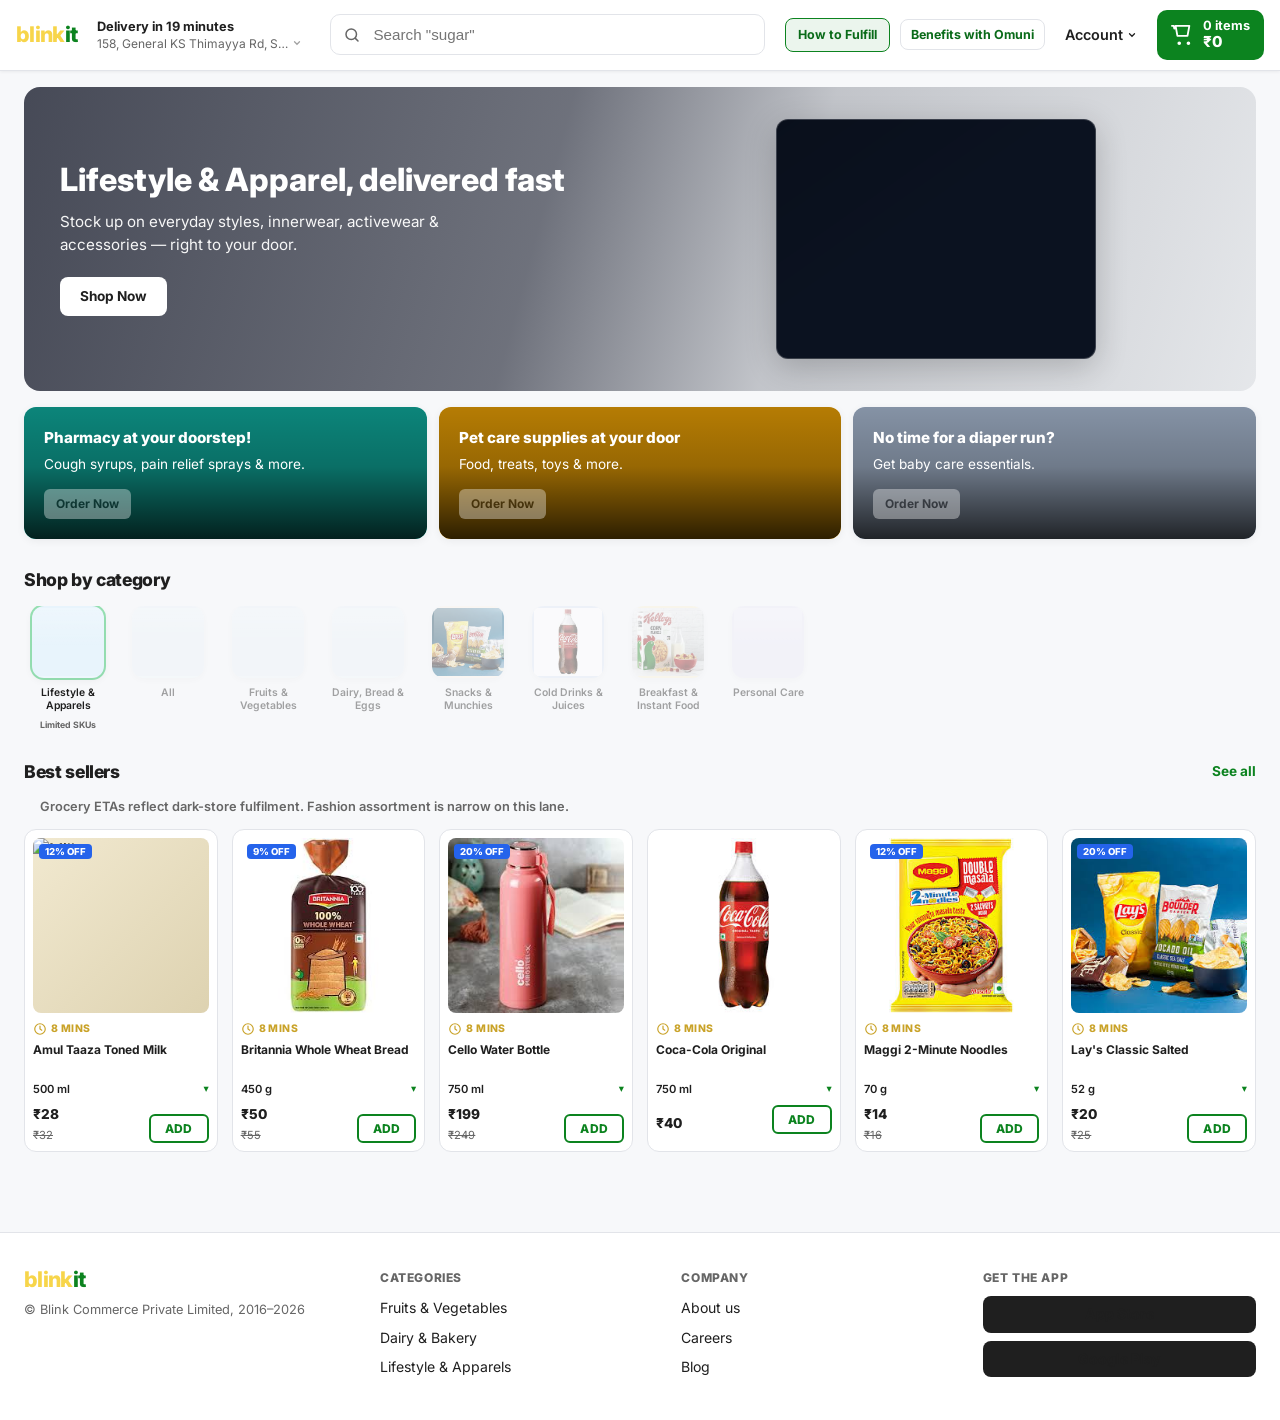
==== commit 3eaf56dd: "fixed mobile view UI" ====
--- a/index.html
+++ b/index.html
@@ -2,7 +2,7 @@
 <html lang="en">
 <head>
   <meta charset="UTF-8" />
-  <meta name="viewport" content="width=device-width, initial-scale=1.0" />
+  <meta name="viewport" content="width=device-width, initial-scale=1, viewport-fit=cover" />
   <title>Everything delivered in minutes | Blinkit</title>
   <link rel="preconnect" href="https://fonts.googleapis.com" />
   <link rel="preconnect" href="https://fonts.gstatic.com" crossorigin />
@@ -17,9 +17,20 @@
         <a href="#" class="logo" aria-label="Blinkit home">
           <span class="logo__blink">blink</span><span class="logo__it">it</span>
         </a>
-        <button type="button" class="location" id="locationBtn">
+        <button type="button" class="location location--header-slab" id="locationBtn">
           <span class="location__line1" id="locationDeliveryLine">Delivery in 19 minutes</span>
           <span class="location__line2">158, General KS Thimayya Rd, S… <svg class="location__chev" width="10" height="10" viewBox="0 0 12 12" fill="none" aria-hidden="true"><path d="M3 4.5L6 7.5L9 4.5" stroke="currentColor" stroke-width="1.5" stroke-linecap="round"/></svg></span>
+        </button>
+        <button
+          type="button"
+          class="header__menu-btn"
+          id="headerMenuBtn"
+          aria-label="Open menu"
+          aria-expanded="false"
+          aria-controls="headerNavPanel"
+        >
+          <svg class="header__menu-icon-open" width="22" height="22" viewBox="0 0 24 24" fill="none" stroke="currentColor" stroke-width="2" stroke-linecap="round" aria-hidden="true"><path d="M4 6h16M4 12h16M4 18h16"/></svg>
+          <svg class="header__menu-icon-close" width="22" height="22" viewBox="0 0 24 24" fill="none" stroke="currentColor" stroke-width="2" stroke-linecap="round" aria-hidden="true"><path d="M6 6l12 12M18 6L6 18"/></svg>
         </button>
       </div>
       <div class="header__search-wrap">
@@ -28,17 +39,16 @@
           <input type="search" class="search__input" id="searchInput" placeholder='Search "sugar"' autocomplete="off" />
           <button type="button" class="search__clear" id="searchClear" hidden aria-label="Clear search">×</button>
         </div>
-      </div>
-      <nav class="header__nav">
-        <div class="omuni-toggle-wrap" id="omuniToggleWrap">
-          <label class="omuni-toggle-label" for="omuniToggle">
-            <span class="omuni-toggle__text">With Omuni</span>
-            <span class="omuni-toggle">
-              <input type="checkbox" id="omuniToggle" class="omuni-toggle__input" aria-label="Enable Omuni enhanced experience" />
-              <span class="omuni-toggle__slider" aria-hidden="true"></span>
-            </span>
-          </label>
-        </div>
+        <button type="button" class="nav-cart nav-cart--mobile" id="cartToggleMobile" aria-expanded="false" aria-controls="cartDrawer">
+          <svg class="nav-cart__icon" width="22" height="22" viewBox="0 0 24 24" fill="none" aria-hidden="true"><path d="M9 22a1 1 0 100-2 1 1 0 000 2zm10 0a1 1 0 100-2 1 1 0 000 2zM1 2h2l.6 3M5 2h15l-2 11H7L5 2z" stroke="currentColor" stroke-width="2" stroke-linecap="round" stroke-linejoin="round"/></svg>
+          <span class="nav-cart__text">
+            <span class="nav-cart__line1" id="cartHeaderLine1Mobile">0 items</span>
+            <span class="nav-cart__line2" id="cartHeaderLine2Mobile">₹0</span>
+          </span>
+        </button>
+      </div>
+      <nav class="header__nav" id="headerNavPanel" aria-label="Account and cart">
+        <a class="nav-fulfillment-cta" href="omuni-store/index.html" id="storeFulfillmentCta">How to Fulfill</a>
         <button
           type="button"
           class="nav-benefits"
@@ -48,7 +58,32 @@
         >
           Benefits with Omuni
         </button>
-        <button type="button" class="nav-account">Account <svg width="10" height="10" viewBox="0 0 12 12" fill="none" aria-hidden="true"><path d="M3 4.5L6 7.5L9 4.5" stroke="currentColor" stroke-width="1.5" stroke-linecap="round"/></svg></button>
+        <div class="nav-account-wrap" id="navAccountWrap">
+          <button type="button" class="nav-account" id="navAccountBtn" aria-expanded="false" aria-haspopup="true" aria-controls="navAccountDropdown">
+            Account <svg width="10" height="10" viewBox="0 0 12 12" fill="none" aria-hidden="true"><path d="M3 4.5L6 7.5L9 4.5" stroke="currentColor" stroke-width="1.5" stroke-linecap="round"/></svg>
+          </button>
+          <div class="nav-account-dropdown" id="navAccountDropdown" role="menu" hidden>
+            <div class="nav-account-dropdown__header">
+              <strong class="nav-account-dropdown__title">My Account</strong>
+              <span class="nav-account-dropdown__phone">9453859632</span>
+            </div>
+            <ul class="nav-account-dropdown__list">
+              <li role="none"><a href="orders.html" class="nav-account-dropdown__link" role="menuitem">My Orders</a></li>
+              <li role="none"><a href="#" class="nav-account-dropdown__link" role="menuitem">Saved Addresses</a></li>
+              <li role="none"><a href="#" class="nav-account-dropdown__link" role="menuitem">My Prescriptions</a></li>
+              <li role="none"><a href="#" class="nav-account-dropdown__link" role="menuitem">E-Gift Cards</a></li>
+              <li role="none"><a href="#" class="nav-account-dropdown__link" role="menuitem">FAQ&apos;s</a></li>
+              <li role="none"><a href="#" class="nav-account-dropdown__link" role="menuitem">Account Privacy</a></li>
+              <li role="none"><a href="#" class="nav-account-dropdown__link nav-account-dropdown__link--logout" role="menuitem">Log Out</a></li>
+            </ul>
+            <div class="nav-account-dropdown__footer">
+              <div class="nav-account-dropdown__qr" aria-hidden="true">
+                <svg viewBox="0 0 80 80" width="80" height="80" xmlns="http://www.w3.org/2000/svg"><rect fill="#fff" width="80" height="80"/><path fill="#1a1a1a" d="M8 8h20v20H8V8zm4 4h12v12H12V12zm4 4h4v4h-4v-4zm28-16h20v20H36V8zm4 4h12v12H40V12zm4 4h4v4h-4v-4zM8 36h20v20H8V36zm4 4h12v12H12V40zm4 4h4v4h-4v-4zm16-28h4v4h-4v-4zm8 0h4v4h-4v-4zm4 4h4v4h-4v-4zm-8 4h4v4h-4v-4zm8 0h4v4h-4v-4zm4 4h4v4h-4v-4zm-20 8h4v4h-4v-4zm8 0h4v4h-4v-4zm4 4h4v4h-4v-4zm8-8h4v4h-4v-4zm4 4h4v4h-4v-4zm-8 4h4v4h-4v-4zm8 4h4v4h-4v-4zm4 4h4v4h-4v-4zm-36 8h4v4h-4v-4zm8 0h4v4h-4v-4zm4 4h4v4h-4v-4zm8-8h4v4h-4v-4zm4 4h4v4h-4v-4zm8 0h4v4h-4v-4zm4 4h4v4h-4v-4zm-28 8h4v4h-4v-4zm8 0h4v4h-4v-4zm4 4h4v4h-4v-4zm8-8h4v4h-4v-4zm4 4h4v4h-4v-4zm8 0h4v4h-4v-4zm4 4h4v4h-4v-4zm-36 8h4v4h-4v-4zm8 0h4v4h-4v-4zm4 4h4v4h-4v-4zm8-8h4v4h-4v-4zm4 4h4v4h-4v-4zm8 0h4v4h-4v-4zm4 4h4v4h-4v-4zm-28 8h4v4h-4v-4zm8 0h4v4h-4v-4zm4 4h4v4h-4v-4zm8-8h4v4h-4v-4zm4 4h4v4h-4v-4zm8 0h4v4h-4v-4zm4 4h4v4h-4v-4zm-36 8h4v4h-4v-4zm8 0h4v4h-4v-4zm4 4h4v4h-4v-4zm8-8h4v4h-4v-4zm4 4h4v4h-4v-4zm8 0h4v4h-4v-4zm4 4h4v4h-4v-4zm-28 8h4v4h-4v-4zm8 0h4v4h-4v-4zm4 4h4v4h-4v-4zm8-8h4v4h-4v-4zm4 4h4v4h-4v-4zm8 0h4v4h-4v-4zm4 4h4v4h-4v-4z"/></svg>
+              </div>
+              <p class="nav-account-dropdown__promo">Simple way to get groceries <strong>at your doorstep</strong>. Scan the QR code and download blinkit app.</p>
+            </div>
+          </div>
+        </div>
         <button type="button" class="nav-cart" id="cartToggle" aria-expanded="false" aria-controls="cartDrawer">
           <svg class="nav-cart__icon" width="22" height="22" viewBox="0 0 24 24" fill="none" aria-hidden="true"><path d="M9 22a1 1 0 100-2 1 1 0 000 2zm10 0a1 1 0 100-2 1 1 0 000 2zM1 2h2l.6 3M5 2h15l-2 11H7L5 2z" stroke="currentColor" stroke-width="2" stroke-linecap="round" stroke-linejoin="round"/></svg>
           <span class="nav-cart__text">
@@ -58,15 +93,16 @@
         </button>
       </nav>
     </div>
+    <div class="header__menu-backdrop" id="headerMenuBackdrop" hidden aria-hidden="true"></div>
   </header>
 
   <main class="page-main">
     <section class="hero-banner">
       <div class="hero-banner__inner">
         <div class="hero-banner__copy" id="omuniSlideHero">
-          <h1 class="hero-banner__title" id="heroBannerTitle">Stock up on daily essentials</h1>
-          <p class="hero-banner__sub" id="heroBannerSub">Get farm-fresh goodness &amp; a range of exotic fruits, vegetables, eggs &amp; more.</p>
-          <a href="#" class="hero-banner__cta">Shop Now</a>
+          <h1 class="hero-banner__title" id="heroBannerTitle">Lifestyle &amp; Apparel, delivered fast</h1>
+          <p class="hero-banner__sub" id="heroBannerSub">Stock up on everyday styles, innerwear, activewear &amp; accessories — right to your door.</p>
+          <a href="lifestyle-apparels.html" class="hero-banner__cta">Shop Now</a>
         </div>
         <div class="hero-banner__art" aria-hidden="true">
           <div class="hero-banner__grocs"></div>
@@ -101,6 +137,11 @@
     <section class="categories">
       <h2 class="section-title">Shop by category</h2>
       <div class="category-tiles" id="categoryStrip" role="tablist" aria-label="Shop by category">
+        <a href="lifestyle-apparels.html" class="cat-tile cat-tile--link cat-tile--lifestyle">
+          <span class="cat-tile__img cat-tile__img--apparel" aria-hidden="true"></span>
+          <span class="cat-tile__label">Lifestyle &amp; Apparels</span>
+          <span class="cat-tile__meta" id="apparelTileMeta" aria-live="polite">Limited SKUs</span>
+        </a>
         <button type="button" class="cat-tile cat-tile--active" data-category="all" role="tab" aria-selected="true">
           <span class="cat-tile__img cat-tile__img--all" aria-hidden="true"></span>
           <span class="cat-tile__label">All</span>
@@ -129,37 +170,6 @@
           <span class="cat-tile__img cat-tile__img--care" aria-hidden="true"></span>
           <span class="cat-tile__label">Personal Care</span>
         </button>
-        <button type="button" class="cat-tile" data-category="apparel" role="tab" aria-selected="false">
-          <span class="cat-tile__img cat-tile__img--apparel" aria-hidden="true"></span>
-          <span class="cat-tile__label">Apparels</span>
-          <span class="cat-tile__meta" id="apparelTileMeta" aria-live="polite">Limited SKUs</span>
-        </button>
-      </div>
-    </section>
-
-    <div class="fashion-catalog-banner" id="omuniSlideCatalog" role="status" aria-live="polite">
-      <span class="fashion-catalog-banner__icon" aria-hidden="true">👕</span>
-      <p class="fashion-catalog-banner__text" id="fashionCatalogText">Limited fashion availability · restocks can be slow outside core grocery.</p>
-    </div>
-
-    <section class="omuni-metrics" id="omuniSlideMetrics" aria-labelledby="omuniMetricsHeading">
-      <h2 class="omuni-metrics__heading" id="omuniMetricsHeading">Network health</h2>
-      <div class="omuni-metrics__grid">
-        <div class="omuni-metric" id="metricFillCard">
-          <span class="omuni-metric__label">Fill rate</span>
-          <span class="omuni-metric__value" id="metricFillValue">70%</span>
-          <span class="omuni-metric__hint" id="metricFillHint">Inventory sync every 24h</span>
-        </div>
-        <div class="omuni-metric" id="metricCancelCard">
-          <span class="omuni-metric__label">Cancellations</span>
-          <span class="omuni-metric__value" id="metricCancelValue">12%</span>
-          <span class="omuni-metric__hint" id="metricCancelHint">Often stockouts &amp; substitutions</span>
-        </div>
-        <div class="omuni-metric" id="metricVisCard">
-          <span class="omuni-metric__label">Inventory visibility</span>
-          <span class="omuni-metric__value omuni-metric__value--text" id="metricVisValue">Batch</span>
-          <span class="omuni-metric__hint" id="metricVisHint">End-of-day updates</span>
-        </div>
       </div>
     </section>
 
@@ -279,161 +289,6 @@
           </div>
         </article>
       </div>
-      <div class="product-row product-row--dense" id="gridApparel" data-grid="apparel" hidden>
-        <article class="product-card product-card--apparel" data-id="a-tee1" data-name="XYXX Regular Fit T-Shirt (Black)" data-price="422" data-mrp="499" data-off="15" data-mins="21" data-unit="1 pc" data-product-img="https://images.unsplash.com/photo-1521572163474-6864f9cf17ab?w=400&amp;h=533&amp;auto=format&amp;fit=crop&amp;q=80">
-          <div class="product-card__media">
-            <span class="product-card__badge">15% OFF</span>
-            <span class="product-card__ad">Ad</span>
-            <div class="product-card__img product-card__img--apparel">
-              <img class="product-card__photo" src="https://images.unsplash.com/photo-1521572163474-6864f9cf17ab?w=400&amp;h=533&amp;auto=format&amp;fit=crop&amp;q=80" alt="Black t-shirt" loading="lazy" decoding="async" width="400" height="533" />
-            </div>
-          </div>
-          <p class="product-card__time"><svg class="product-card__clock" width="14" height="14" viewBox="0 0 24 24" fill="none" aria-hidden="true"><circle cx="12" cy="12" r="9" stroke="currentColor" stroke-width="2"/><path d="M12 7v5l3 2" stroke="currentColor" stroke-width="2" stroke-linecap="round"/></svg> <span class="product-card__eta">21 MINS</span></p>
-          <h3 class="product-card__name">XYXX Regular Fit T-Shirt (Black)</h3>
-          <div class="product-card__variant">
-            <select class="size-select size-select--inline" data-size-select aria-label="Size">
-              <option value="S">1 pc · S</option>
-              <option value="M" selected>1 pc · M</option>
-              <option value="L">1 pc · L</option>
-              <option value="XL">1 pc · XL</option>
-            </select>
-            <span class="product-card__chev" aria-hidden="true">▾</span>
-          </div>
-          <div class="product-card__buy">
-            <div class="product-card__prices">
-              <span class="product-card__price">₹422</span>
-              <span class="product-card__mrp">₹499</span>
-            </div>
-            <div class="product-card__action" data-action-root></div>
-          </div>
-        </article>
-        <article class="product-card product-card--apparel" data-id="a-polo" data-name="Men's polo T-shirt" data-price="399" data-mrp="449" data-off="11" data-mins="19" data-unit="1 pc" data-product-img="https://images.unsplash.com/photo-1586790170083-2f9ceadc732d?w=400&amp;h=533&amp;auto=format&amp;fit=crop&amp;q=80">
-          <div class="product-card__media">
-            <span class="product-card__badge">11% OFF</span>
-            <div class="product-card__img product-card__img--apparel">
-              <img class="product-card__photo" src="https://images.unsplash.com/photo-1586790170083-2f9ceadc732d?w=400&amp;h=533&amp;auto=format&amp;fit=crop&amp;q=80" alt="Polo shirt" loading="lazy" decoding="async" width="400" height="533" />
-            </div>
-          </div>
-          <p class="product-card__time"><svg class="product-card__clock" width="14" height="14" viewBox="0 0 24 24" fill="none" aria-hidden="true"><circle cx="12" cy="12" r="9" stroke="currentColor" stroke-width="2"/><path d="M12 7v5l3 2" stroke="currentColor" stroke-width="2" stroke-linecap="round"/></svg> <span class="product-card__eta">19 MINS</span></p>
-          <h3 class="product-card__name">Men’s polo T-shirt</h3>
-          <div class="product-card__variant">
-            <select class="size-select size-select--inline" data-size-select aria-label="Size">
-              <option value="S">1 pc · S</option>
-              <option value="M">1 pc · M</option>
-              <option value="L" selected>1 pc · L</option>
-              <option value="XL">1 pc · XL</option>
-            </select>
-            <span class="product-card__chev" aria-hidden="true">▾</span>
-          </div>
-          <div class="product-card__buy">
-            <div class="product-card__prices">
-              <span class="product-card__price">₹399</span>
-              <span class="product-card__mrp">₹449</span>
-            </div>
-            <div class="product-card__action" data-action-root></div>
-          </div>
-        </article>
-        <article class="product-card product-card--apparel" data-id="a-socks" data-name="Ankle socks pack of 3" data-price="149" data-mrp="175" data-off="15" data-mins="20" data-unit="1 pack" data-product-img="https://images.unsplash.com/photo-1586350977771-b3b0abd50c82?w=400&amp;h=533&amp;auto=format&amp;fit=crop&amp;q=80">
-          <div class="product-card__media">
-            <span class="product-card__badge">15% OFF</span>
-            <div class="product-card__img product-card__img--apparel">
-              <img class="product-card__photo" src="https://images.unsplash.com/photo-1586350977771-b3b0abd50c82?w=400&amp;h=533&amp;auto=format&amp;fit=crop&amp;q=80" alt="Socks" loading="lazy" decoding="async" width="400" height="533" />
-            </div>
-          </div>
-          <p class="product-card__time"><svg class="product-card__clock" width="14" height="14" viewBox="0 0 24 24" fill="none" aria-hidden="true"><circle cx="12" cy="12" r="9" stroke="currentColor" stroke-width="2"/><path d="M12 7v5l3 2" stroke="currentColor" stroke-width="2" stroke-linecap="round"/></svg> <span class="product-card__eta">20 MINS</span></p>
-          <h3 class="product-card__name">Ankle socks · pack of 3</h3>
-          <div class="product-card__variant"><span class="product-card__unit">1 pack</span><span class="product-card__chev" aria-hidden="true">▾</span></div>
-          <div class="product-card__buy">
-            <div class="product-card__prices">
-              <span class="product-card__price">₹149</span>
-              <span class="product-card__mrp">₹175</span>
-            </div>
-            <div class="product-card__action" data-action-root></div>
-          </div>
-        </article>
-        <article class="product-card product-card--apparel" data-id="a-boxer" data-name="Men's boxer briefs pack of 2" data-price="249" data-mrp="289" data-mins="21" data-unit="1 pc" data-product-img="https://images.unsplash.com/photo-1620799140408-edc6dcb6d633?w=400&amp;h=533&amp;auto=format&amp;fit=crop&amp;q=80">
-          <div class="product-card__media">
-            <span class="product-card__badge">14% OFF</span>
-            <div class="product-card__img product-card__img--apparel">
-              <img class="product-card__photo" src="https://images.unsplash.com/photo-1620799140408-edc6dcb6d633?w=400&amp;h=533&amp;auto=format&amp;fit=crop&amp;q=80" alt="Folded clothing" loading="lazy" decoding="async" width="400" height="533" />
-            </div>
-          </div>
-          <p class="product-card__time"><svg class="product-card__clock" width="14" height="14" viewBox="0 0 24 24" fill="none" aria-hidden="true"><circle cx="12" cy="12" r="9" stroke="currentColor" stroke-width="2"/><path d="M12 7v5l3 2" stroke="currentColor" stroke-width="2" stroke-linecap="round"/></svg> <span class="product-card__eta">21 MINS</span></p>
-          <h3 class="product-card__name">Men’s boxer briefs · pack of 2</h3>
-          <div class="product-card__variant">
-            <select class="size-select size-select--inline" data-size-select aria-label="Size">
-              <option value="M">1 pc · M</option>
-              <option value="L" selected>1 pc · L</option>
-              <option value="XL">1 pc · XL</option>
-            </select>
-            <span class="product-card__chev" aria-hidden="true">▾</span>
-          </div>
-          <div class="product-card__buy">
-            <div class="product-card__prices">
-              <span class="product-card__price">₹249</span>
-              <span class="product-card__mrp">₹289</span>
-            </div>
-            <div class="product-card__action" data-action-root></div>
-          </div>
-        </article>
-        <article class="product-card product-card--apparel" data-id="a-hoodie" data-name="Boldfit Quick Dry Hoodie" data-price="389" data-mrp="499" data-off="22" data-mins="19" data-unit="1 pc" data-product-img="assets/product-boldfit-hoodie.jpg">
-          <div class="product-card__media">
-            <span class="product-card__badge">22% OFF</span>
-            <div class="product-card__img product-card__img--apparel">
-              <img class="product-card__photo" src="assets/product-boldfit-hoodie.jpg" alt="Boldfit quick dry hoodie" loading="lazy" decoding="async" width="400" height="533" />
-            </div>
-          </div>
-          <p class="product-card__time"><svg class="product-card__clock" width="14" height="14" viewBox="0 0 24 24" fill="none" aria-hidden="true"><circle cx="12" cy="12" r="9" stroke="currentColor" stroke-width="2"/><path d="M12 7v5l3 2" stroke="currentColor" stroke-width="2" stroke-linecap="round"/></svg> <span class="product-card__eta">19 MINS</span></p>
-          <h3 class="product-card__name">Boldfit Quick Dry Hoodie</h3>
-          <div class="product-card__variant">
-            <select class="size-select size-select--inline" data-size-select aria-label="Size">
-              <option value="M">1 pc · M</option>
-              <option value="L">1 pc · L</option>
-              <option value="XL" selected>1 pc · XL</option>
-            </select>
-            <span class="product-card__chev" aria-hidden="true">▾</span>
-          </div>
-          <div class="product-card__buy">
-            <div class="product-card__prices">
-              <span class="product-card__price">₹389</span>
-              <span class="product-card__mrp">₹499</span>
-            </div>
-            <div class="product-card__action" data-action-root></div>
-          </div>
-        </article>
-        <article class="product-card product-card--apparel" data-id="a-crop" data-name="Women's ribbed crop top" data-price="279" data-mrp="349" data-mins="20" data-unit="1 pc" data-product-img="https://images.unsplash.com/photo-1434389677669-e08b4cac3105?w=400&amp;h=533&amp;auto=format&amp;fit=crop&amp;q=80">
-          <div class="product-card__media">
-            <span class="product-card__badge">20% OFF</span>
-            <div class="product-card__img product-card__img--apparel">
-              <img class="product-card__photo" src="https://images.unsplash.com/photo-1434389677669-e08b4cac3105?w=400&amp;h=533&amp;auto=format&amp;fit=crop&amp;q=80" alt="Top" loading="lazy" decoding="async" width="400" height="533" />
-            </div>
-          </div>
-          <p class="product-card__time"><svg class="product-card__clock" width="14" height="14" viewBox="0 0 24 24" fill="none" aria-hidden="true"><circle cx="12" cy="12" r="9" stroke="currentColor" stroke-width="2"/><path d="M12 7v5l3 2" stroke="currentColor" stroke-width="2" stroke-linecap="round"/></svg> <span class="product-card__eta">20 MINS</span></p>
-          <h3 class="product-card__name">Women’s ribbed crop top</h3>
-          <div class="product-card__variant">
-            <select class="size-select size-select--inline" data-size-select aria-label="Size">
-              <option value="XS">1 pc · XS</option>
-              <option value="S" selected>1 pc · S</option>
-              <option value="M">1 pc · M</option>
-              <option value="L">1 pc · L</option>
-            </select>
-            <span class="product-card__chev" aria-hidden="true">▾</span>
-          </div>
-          <div class="product-card__buy">
-            <div class="product-card__prices">
-              <span class="product-card__price">₹279</span>
-              <span class="product-card__mrp">₹349</span>
-            </div>
-            <div class="product-card__action" data-action-root></div>
-          </div>
-        </article>
-      </div>
-    </section>
-    <section class="omuni-ops-strip" id="omuniSlideOps" aria-live="polite">
-      <div class="omuni-ops-strip__inner">
-        <p class="omuni-ops-strip__line" id="omuniOpsLine1">Fulfilment: standard dark-store SLA. Fashion: limited brand depth &amp; slower refresh.</p>
-        <p class="omuni-ops-strip__line omuni-ops-strip__line--sub" id="omuniOpsLine2">Inventory signals: batch updates · cancellations elevated on stockouts.</p>
-      </div>
     </section>
   </main>
 
@@ -448,7 +303,7 @@
         <ul>
           <li><a href="#">Fruits &amp; Vegetables</a></li>
           <li><a href="#">Dairy &amp; Bakery</a></li>
-          <li><a href="#">Apparels</a></li>
+          <li><a href="lifestyle-apparels.html">Lifestyle &amp; Apparels</a></li>
         </ul>
       </div>
       <div>
@@ -699,9 +554,39 @@
           <strong>Cancellation Policy</strong>
           <p>Orders cannot be cancelled once packed for delivery. In case of unexpected delays, a refund will be provided, if applicable.</p>
         </div>
-        <p class="modal__hint checkout-hint">Delivery address</p>
         <form id="checkoutForm" class="checkout-form">
-          <div class="checkout-form__grid">
+          <div class="checkout-saved-address" id="checkoutSavedAddressBlock">
+            <p class="modal__hint checkout-hint checkout-hint--saved">Delivery address</p>
+            <div class="checkout-saved-address__card">
+              <span class="checkout-saved-address__pin" aria-hidden="true">📍</span>
+              <div class="checkout-saved-address__body">
+                <strong>Delivering to Home</strong>
+                <p>158, General KS Thimayya Rd, Bengaluru — 560025</p>
+              </div>
+            </div>
+          </div>
+          <p class="modal__hint checkout-hint" id="checkoutPaymentHint">Payment</p>
+          <div class="checkout-payment" id="checkoutPaymentBlock" role="radiogroup" aria-labelledby="checkoutPaymentHint">
+            <label class="checkout-payment__opt">
+              <input type="radio" name="paymentMode" value="upi" checked />
+              <span>UPI</span>
+            </label>
+            <label class="checkout-payment__opt">
+              <input type="radio" name="paymentMode" value="card" />
+              <span>Credit or debit card</span>
+            </label>
+            <label class="checkout-payment__opt">
+              <input type="radio" name="paymentMode" value="wallet" />
+              <span>PhonePe / Paytm</span>
+            </label>
+            <label class="checkout-payment__opt">
+              <input type="radio" name="paymentMode" value="cod" />
+              <span>Cash on delivery</span>
+            </label>
+          </div>
+          <div id="checkoutAddressFields" hidden>
+            <p class="modal__hint checkout-hint">Add delivery address</p>
+            <div class="checkout-form__grid">
             <label class="field">
               <span class="field__label">Full name</span>
               <input type="text" name="fullName" class="modal__input field__input" required autocomplete="name" placeholder="As per ID" />
@@ -730,13 +615,14 @@
               <span class="field__label">PIN code</span>
               <input type="text" name="pincode" class="modal__input field__input" required inputmode="numeric" pattern="[0-9]{6}" maxlength="6" placeholder="560025" />
             </label>
+            </div>
           </div>
           <div class="checkout-form__order" id="checkoutOrderSummary"></div>
         </form>
         </div>
         <div class="checkout-success" id="checkoutSuccess" hidden>
           <p class="checkout-success__title">Order placed</p>
-          <p class="checkout-success__text">We’ll deliver to the address you entered. Demo only — no real order.</p>
+          <p class="checkout-success__text">We’ll deliver to your saved address. Demo only — no real order.</p>
           <button type="button" class="btn btn--green btn--block" id="checkoutDone">Done</button>
         </div>
       </div>
@@ -745,12 +631,13 @@
           <span class="checkout-sticky__price" id="checkoutStickyTotal">₹0</span>
           <span class="checkout-sticky__label">TOTAL</span>
         </div>
-        <button type="submit" form="checkoutForm" class="checkout-sticky__btn" id="placeOrderBtn">Proceed <span aria-hidden="true">›</span></button>
+        <button type="submit" form="checkoutForm" class="checkout-sticky__btn" id="placeOrderBtn">Pay now <span aria-hidden="true">›</span></button>
       </div>
     </div>
   </div>
 
   <script src="omuni.js"></script>
+  <script src="blinkit-omuni-sync.js"></script>
   <script src="app.js"></script>
 </body>
 </html>
--- a/styles.css
+++ b/styles.css
@@ -18,6 +18,8 @@
   --shadow: 0 1px 3px rgba(0, 0, 0, 0.06);
   --shadow-card: 0 2px 8px rgba(0, 0, 0, 0.06);
   --font: "Inter", system-ui, -apple-system, sans-serif;
+  --page-gutter: clamp(12px, 3.5vw, 24px);
+  --touch: 44px;
 }
 
 *,
@@ -28,6 +30,7 @@
 
 html {
   scroll-behavior: smooth;
+  overflow-x: clip;
 }
 
 body {
@@ -37,6 +40,9 @@
   background: var(--bg-page);
   line-height: 1.45;
   -webkit-font-smoothing: antialiased;
+  overflow-x: clip;
+  padding-left: env(safe-area-inset-left, 0);
+  padding-right: env(safe-area-inset-right, 0);
 }
 
 a {
@@ -50,7 +56,9 @@
 }
 
 .page-main {
-  padding-bottom: 48px;
+  padding-bottom: max(48px, env(safe-area-inset-bottom, 0px));
+  width: 100%;
+  max-width: 100%;
 }
 
 /* ----- Header ----- */
@@ -61,12 +69,13 @@
   background: var(--bg);
   border-bottom: 1px solid var(--border);
   box-shadow: var(--shadow);
+  padding-top: env(safe-area-inset-top, 0px);
 }
 
 .header__row--top {
   max-width: 1280px;
   margin: 0 auto;
-  padding: 10px 16px;
+  padding: 10px max(16px, env(safe-area-inset-left, 0px)) 10px max(16px, env(safe-area-inset-right, 0px));
   display: grid;
   grid-template-columns: auto 1fr auto;
   align-items: center;
@@ -185,6 +194,42 @@
   justify-content: flex-end;
 }
 
+.header__menu-btn {
+  display: none;
+  align-items: center;
+  justify-content: center;
+  width: 44px;
+  height: 44px;
+  padding: 0;
+  border: none;
+  background: transparent;
+  color: var(--text);
+  border-radius: 10px;
+  cursor: pointer;
+  flex-shrink: 0;
+  -webkit-tap-highlight-color: transparent;
+}
+
+.header__menu-btn:hover {
+  background: var(--bg-page);
+}
+
+.header__menu-btn .header__menu-icon-close {
+  display: none;
+}
+
+body.header--menu-open .header__menu-btn .header__menu-icon-open {
+  display: none;
+}
+
+body.header--menu-open .header__menu-btn .header__menu-icon-close {
+  display: block;
+}
+
+.header__menu-backdrop {
+  display: none;
+}
+
 .nav-account {
   display: flex;
   align-items: center;
@@ -198,8 +243,130 @@
   border-radius: var(--radius-sm);
 }
 
+.nav-account svg {
+  flex-shrink: 0;
+  transition: transform 0.2s ease;
+}
+
 .nav-account:hover {
   background: var(--bg-page);
+}
+
+.nav-account-wrap {
+  position: relative;
+  flex-shrink: 0;
+}
+
+.nav-account-wrap--open .nav-account {
+  background: var(--bg-page);
+}
+
+.nav-account-wrap--open .nav-account svg {
+  transform: rotate(180deg);
+}
+
+.nav-account-dropdown {
+  position: absolute;
+  top: calc(100% + 6px);
+  right: 0;
+  z-index: 300;
+  min-width: min(300px, calc(100vw - 24px));
+  max-width: 320px;
+  padding: 0;
+  margin: 0;
+  background: #fff;
+  border: 1px solid #e8e8e8;
+  border-radius: 10px;
+  box-shadow: 0 12px 40px rgba(0, 0, 0, 0.12), 0 2px 8px rgba(0, 0, 0, 0.06);
+  text-align: left;
+}
+
+.nav-account-dropdown__header {
+  padding: 14px 16px 12px;
+  border-bottom: 1px solid #f0f0f0;
+}
+
+.nav-account-dropdown__title {
+  display: block;
+  font-size: 1rem;
+  font-weight: 800;
+  color: var(--text);
+  margin-bottom: 4px;
+}
+
+.nav-account-dropdown__phone {
+  font-size: 0.8rem;
+  color: var(--muted);
+  font-weight: 500;
+}
+
+.nav-account-dropdown__list {
+  list-style: none;
+  margin: 0;
+  padding: 8px 0;
+}
+
+.nav-account-dropdown__list li {
+  margin: 0;
+}
+
+.nav-account-dropdown__link {
+  display: block;
+  padding: 10px 16px;
+  font-size: 0.88rem;
+  font-weight: 500;
+  color: #555;
+  text-decoration: none;
+  transition: background 0.12s ease;
+}
+
+.nav-account-dropdown__link:hover {
+  background: #f7f7f7;
+  color: var(--text);
+}
+
+.nav-account-dropdown__link--logout {
+  color: var(--text);
+  font-weight: 600;
+  padding-top: 12px;
+  margin-top: 4px;
+  border-top: 1px solid #f0f0f0;
+}
+
+.nav-account-dropdown__footer {
+  display: flex;
+  gap: 12px;
+  align-items: flex-start;
+  padding: 12px 14px 14px;
+  border-top: 1px solid #f0f0f0;
+  background: #fafafa;
+  border-radius: 0 0 10px 10px;
+}
+
+.nav-account-dropdown__qr {
+  flex-shrink: 0;
+  line-height: 0;
+  border: 1px solid #eee;
+  border-radius: 4px;
+  overflow: hidden;
+}
+
+.nav-account-dropdown__qr svg {
+  display: block;
+  width: 72px;
+  height: auto;
+}
+
+.nav-account-dropdown__promo {
+  margin: 0;
+  font-size: 0.72rem;
+  line-height: 1.45;
+  color: #666;
+}
+
+.nav-account-dropdown__promo strong {
+  color: var(--text);
+  font-weight: 700;
 }
 
 .nav-cart {
@@ -217,6 +384,10 @@
 
 .nav-cart:hover {
   filter: brightness(1.05);
+}
+
+.nav-cart--mobile {
+  display: none;
 }
 
 .nav-cart__icon {
@@ -271,10 +442,10 @@
   border-radius: 16px;
   color: #fff;
   overflow: hidden;
-  background-color: #0d4a2c;
+  background-color: #f8fafc;
   background-image:
-    linear-gradient(105deg, rgba(13, 74, 44, 0.97) 0%, rgba(26, 122, 74, 0.82) 38%, rgba(26, 122, 74, 0.45) 55%, rgba(92, 184, 120, 0.35) 100%),
-    url("https://images.unsplash.com/photo-1610832958506-aa56368176cf?w=1400&h=560&fit=crop&auto=format&q=85");
+    linear-gradient(105deg, rgba(2, 6, 23, 0.72) 0%, rgba(2, 6, 23, 0.56) 42%, rgba(2, 6, 23, 0.22) 62%, rgba(2, 6, 23, 0.08) 100%),
+    url("https://images.unsplash.com/photo-1520975661595-6453be3f7070?w=1400&h=560&fit=crop&auto=format&q=85");
   background-size: cover;
   background-position: right center;
 }
@@ -307,6 +478,19 @@
   font-weight: 700;
   font-size: 0.85rem;
   border-radius: 8px;
+  opacity: 1;
+  text-decoration: none;
+  cursor: pointer;
+  transition: transform 0.15s ease, filter 0.15s ease;
+}
+
+.hero-banner__cta:hover {
+  filter: brightness(0.98);
+  transform: translateY(-1px);
+}
+
+.hero-banner__cta:active {
+  transform: translateY(0);
 }
 
 .hero-banner__art {
@@ -324,9 +508,9 @@
   border-radius: 12px;
   border: 1px solid rgba(255, 255, 255, 0.2);
   box-shadow: 0 8px 32px rgba(0, 0, 0, 0.2);
-  background-color: #1a5c3a;
+  background-color: #0b1220;
   background-image: linear-gradient(145deg, rgba(0, 0, 0, 0.15) 0%, transparent 45%),
-    url("https://images.unsplash.com/photo-1542838132-92c53300491e?w=800&h=600&fit=crop&auto=format&q=85");
+    url("https://images.unsplash.com/photo-1523381294911-8d3cead13475?w=800&h=600&fit=crop&auto=format&q=85");
   background-size: cover;
   background-position: center;
 }
@@ -393,6 +577,8 @@
   font-weight: 700;
   font-size: 0.75rem;
   width: fit-content;
+  opacity: 0.38;
+  transition: opacity 0.2s ease;
 }
 
 .promo-tile--pharma {
@@ -438,6 +624,24 @@
   scrollbar-width: thin;
 }
 
+/* Lifestyle & Apparels first — other category tiles are de-emphasized */
+.category-tiles > .cat-tile:not(.cat-tile--link) {
+  opacity: 0.4;
+  filter: grayscale(35%);
+  transition: opacity 0.22s ease, filter 0.22s ease;
+}
+
+.category-tiles > .cat-tile:not(.cat-tile--link):hover,
+.category-tiles > .cat-tile:not(.cat-tile--link):focus-visible {
+  opacity: 0.4;
+  filter: grayscale(35%);
+}
+
+.category-tiles > .cat-tile.cat-tile--active:not(.cat-tile--link) {
+  opacity: 0.4;
+  filter: grayscale(35%);
+}
+
 .cat-tile {
   flex: 0 0 auto;
   width: 88px;
@@ -449,6 +653,24 @@
   border: none;
   background: transparent;
   cursor: pointer;
+}
+
+a.cat-tile--link {
+  text-decoration: none;
+  color: inherit;
+  cursor: pointer;
+  opacity: 1;
+  filter: none;
+}
+
+a.cat-tile--link.cat-tile--lifestyle .cat-tile__img {
+  box-shadow: var(--shadow-card), 0 0 0 2px rgba(34, 197, 94, 0.45);
+}
+
+a.cat-tile--link:focus-visible {
+  outline: 2px solid var(--green);
+  outline-offset: 3px;
+  border-radius: 14px;
 }
 
 .cat-tile__img {
@@ -463,7 +685,7 @@
 }
 
 .cat-tile--active .cat-tile__img {
-  border-color: var(--green);
+  border-color: transparent;
 }
 
 .cat-tile__label {
@@ -539,6 +761,469 @@
 .cat-tile__img--apparel {
   background-image: linear-gradient(180deg, rgba(255, 255, 255, 0.25) 0%, transparent 55%),
     url("https://images.unsplash.com/photo-1521572163474-6864f9cf17ab?w=200&h=200&fit=crop&auto=format&q=80");
+}
+
+/* ----- Lifestyle & Apparels page ----- */
+.page-main--lifestyle {
+  padding-top: 0;
+  max-width: 1280px;
+  margin: 0 auto;
+}
+
+/* ----- Network Health (Lifestyle) ----- */
+.network-health {
+  margin: 0;
+  padding: 0;
+  border-bottom: 1px solid var(--border);
+  background: var(--bg);
+  scroll-margin-top: 88px;
+}
+
+.network-health__inner {
+  max-width: 1280px;
+  margin: 0 auto;
+  padding: 16px 16px 14px;
+}
+
+.network-health__header {
+  margin-bottom: 14px;
+}
+
+.network-health__header--with-omuni-toggle {
+  display: flex;
+  flex-direction: column;
+  gap: 8px;
+}
+
+.network-health__title-row {
+  display: flex;
+  align-items: center;
+  justify-content: space-between;
+  gap: 10px 16px;
+  width: 100%;
+}
+
+.network-health__title-row .network-health__title {
+  margin: 0;
+  flex: 0 1 auto;
+  min-width: 0;
+}
+
+.network-health__header--with-omuni-toggle .network-health__mode {
+  margin: 0;
+  max-width: none;
+}
+
+.network-health__title {
+  margin: 0 0 6px;
+  font-size: clamp(1rem, 2vw, 1.15rem);
+  font-weight: 800;
+  letter-spacing: -0.02em;
+  color: var(--text);
+}
+
+.network-health__title-hint {
+  display: block;
+  font-weight: 600;
+  font-size: 0.78em;
+  color: var(--muted);
+  letter-spacing: 0;
+  white-space: normal;
+}
+
+.network-health__mode {
+  margin: 0;
+  font-size: 0.8rem;
+  line-height: 1.45;
+  color: var(--muted);
+  max-width: 52rem;
+}
+
+/* Omuni toggle — flush right beside “Network Health” title */
+.omuni-toggle-wrap--network-health {
+  margin: 0 0 0 auto;
+  flex-shrink: 0;
+}
+
+@media (max-width: 520px) {
+  .network-health__title-row {
+    flex-wrap: nowrap;
+    align-items: flex-start;
+    gap: 8px;
+  }
+
+  .omuni-toggle-wrap--network-health {
+    margin-left: auto;
+  }
+
+  .network-health__title-row .network-health__title {
+    text-align: left;
+    flex: 1;
+  }
+}
+
+.network-health__tabs {
+  display: flex;
+  flex-wrap: wrap;
+  gap: 8px;
+  margin-bottom: 12px;
+}
+
+.network-health__tab {
+  padding: 8px 14px;
+  border-radius: 999px;
+  border: 1px solid var(--border);
+  background: var(--bg-page);
+  font-family: inherit;
+  font-size: 0.78rem;
+  font-weight: 700;
+  color: var(--text);
+  cursor: pointer;
+  transition: background 0.15s ease, border-color 0.15s ease, color 0.15s ease;
+}
+
+.network-health__tab:hover {
+  border-color: rgba(12, 131, 31, 0.35);
+  color: var(--green);
+}
+
+.network-health__tab--active {
+  background: var(--green);
+  border-color: var(--green);
+  color: #fff;
+}
+
+.network-health__tab--active:hover {
+  color: #fff;
+  border-color: var(--green);
+}
+
+.network-health__panel {
+  margin: 0;
+}
+
+.network-health__cluster-label {
+  margin: 0 0 10px;
+  font-size: 0.72rem;
+  font-weight: 700;
+  text-transform: uppercase;
+  letter-spacing: 0.04em;
+  color: var(--muted);
+}
+
+.network-health__stats {
+  display: grid;
+  grid-template-columns: repeat(auto-fill, minmax(140px, 1fr));
+  gap: 10px;
+  margin: 0;
+  padding: 0;
+  list-style: none;
+}
+
+@media (max-width: 520px) {
+  .network-health__inner {
+    padding: 14px 16px 16px;
+  }
+
+  .network-health__header {
+    margin-bottom: 12px;
+  }
+
+  .network-health__stats {
+    grid-template-columns: 1fr;
+    gap: 12px;
+  }
+
+  .network-health__stat {
+    padding: 14px 14px;
+    border-radius: 14px;
+  }
+
+  .network-health__stat-value {
+    font-size: 1.35rem;
+  }
+}
+
+@media (min-width: 768px) {
+  .network-health__stats {
+    grid-template-columns: repeat(3, 1fr);
+  }
+}
+
+.network-health__stats--three {
+  grid-template-columns: 1fr;
+}
+
+@media (min-width: 640px) {
+  .network-health__stats--three {
+    grid-template-columns: repeat(3, minmax(0, 1fr));
+  }
+}
+
+.network-health__stat {
+  padding: 12px 14px;
+  border-radius: var(--radius-sm);
+  border: 1px solid var(--border);
+  background: var(--bg-page);
+}
+
+.network-health__stat-value {
+  display: block;
+  font-size: 1.15rem;
+  font-weight: 800;
+  letter-spacing: -0.02em;
+  color: var(--text);
+  line-height: 1.2;
+}
+
+.network-health__stat-bracket {
+  display: block;
+  margin-top: 4px;
+  font-size: 0.68rem;
+  font-weight: 500;
+  color: var(--muted);
+  line-height: 1.35;
+}
+
+.network-health__stat-label {
+  display: block;
+  margin-top: 4px;
+  font-size: 0.72rem;
+  font-weight: 600;
+  color: var(--muted);
+  line-height: 1.35;
+}
+
+.network-health__conversion {
+  padding: 14px 16px;
+  border-radius: var(--radius-sm);
+  border: 1px solid var(--border);
+  background: var(--bg-page);
+}
+
+.network-health__conversion--lift {
+  border-color: rgba(12, 131, 31, 0.35);
+  background: rgba(12, 131, 31, 0.06);
+}
+
+.network-health__conversion-kpi {
+  display: block;
+  font-size: 1.75rem;
+  font-weight: 800;
+  color: var(--green);
+  letter-spacing: -0.03em;
+}
+
+.network-health__conversion-desc {
+  margin: 8px 0 0;
+  font-size: 0.84rem;
+  line-height: 1.5;
+  color: var(--text);
+}
+
+.network-health__conversion-note {
+  margin: 10px 0 0;
+  font-size: 0.8rem;
+  color: var(--muted);
+  line-height: 1.45;
+}
+
+.u-visually-hidden {
+  position: absolute;
+  width: 1px;
+  height: 1px;
+  padding: 0;
+  margin: -1px;
+  overflow: hidden;
+  clip: rect(0, 0, 0, 0);
+  white-space: nowrap;
+  border: 0;
+}
+
+.lifestyle-filters {
+  position: relative;
+  z-index: 5;
+  padding: 0;
+  border-bottom: 1px solid var(--border);
+  background: var(--bg);
+}
+
+.lifestyle-filters__bar {
+  display: flex;
+  flex-wrap: nowrap;
+  align-items: center;
+  gap: 8px;
+  padding: 12px 16px;
+  overflow-x: auto;
+  overflow-y: visible;
+  -webkit-overflow-scrolling: touch;
+  scrollbar-width: thin;
+}
+
+@media (min-width: 900px) {
+  .lifestyle-filters__bar {
+    flex-wrap: nowrap;
+    justify-content: flex-start;
+    gap: 10px;
+    overflow-x: visible;
+    padding: 14px 20px;
+  }
+}
+
+.lifestyle-filters__bar::-webkit-scrollbar {
+  height: 4px;
+}
+
+.lifestyle-filters__bar::-webkit-scrollbar-thumb {
+  background: rgba(0, 0, 0, 0.12);
+  border-radius: 4px;
+}
+
+.lifestyle-filter-dd {
+  position: relative;
+  flex: 0 0 auto;
+}
+
+.lifestyle-filter-pill {
+  display: inline-flex;
+  align-items: center;
+  gap: 6px;
+  min-height: 40px;
+  padding: 0 14px;
+  border-radius: 10px;
+  border: 1px solid var(--border);
+  background: var(--bg);
+  font-family: inherit;
+  font-size: 0.8125rem;
+  font-weight: 600;
+  color: var(--text);
+  cursor: pointer;
+  white-space: nowrap;
+  transition: border-color 0.15s ease, box-shadow 0.15s ease, background 0.15s ease;
+}
+
+.lifestyle-filter-pill:hover {
+  border-color: rgba(0, 0, 0, 0.18);
+  background: #fafbfc;
+}
+
+.lifestyle-filter-pill--dirty {
+  border-color: rgba(12, 131, 31, 0.45);
+  background: rgba(12, 131, 31, 0.06);
+}
+
+.lifestyle-filter-pill[aria-expanded="true"] {
+  border-color: rgba(12, 131, 31, 0.55);
+  box-shadow: 0 0 0 1px rgba(12, 131, 31, 0.2);
+}
+
+.lifestyle-filter-pill__icon {
+  flex-shrink: 0;
+  opacity: 0.85;
+}
+
+.lifestyle-filter-pill__chevron {
+  flex-shrink: 0;
+  opacity: 0.55;
+  margin-left: 2px;
+}
+
+.lifestyle-filter-panel {
+  position: absolute;
+  top: calc(100% + 6px);
+  left: 0;
+  z-index: 30;
+  min-width: 200px;
+  max-width: min(92vw, 320px);
+  max-height: min(70vh, 360px);
+  overflow-x: hidden;
+  overflow-y: auto;
+  padding: 6px;
+  margin: 0;
+  list-style: none;
+  background: var(--bg);
+  border: 1px solid var(--border);
+  border-radius: 12px;
+  box-shadow: var(--shadow-card);
+}
+
+.lifestyle-filter-panel--wide {
+  min-width: 240px;
+  max-width: min(92vw, 340px);
+}
+
+.lifestyle-filter-option {
+  display: block;
+  width: 100%;
+  padding: 10px 12px;
+  margin: 0;
+  border: none;
+  border-radius: 8px;
+  background: transparent;
+  font: inherit;
+  font-size: 0.8125rem;
+  font-weight: 500;
+  color: var(--text);
+  text-align: left;
+  cursor: pointer;
+  transition: background 0.12s ease;
+}
+
+.lifestyle-filter-option:hover {
+  background: var(--bg-page);
+}
+
+.lifestyle-filter-option--active {
+  background: rgba(12, 131, 31, 0.1);
+  color: var(--green);
+  font-weight: 700;
+}
+
+.brand-chip {
+  flex: 0 0 auto;
+  padding: 8px 16px;
+  border-radius: 999px;
+  border: 1px solid var(--border);
+  background: var(--bg-page);
+  font-size: 0.72rem;
+  font-weight: 700;
+  color: var(--text);
+  cursor: pointer;
+  white-space: nowrap;
+  transition: background 0.2s ease, border-color 0.2s ease, color 0.2s ease;
+}
+
+.brand-chip:hover {
+  border-color: rgba(12, 131, 31, 0.45);
+  color: var(--green);
+}
+
+.brand-chip--active {
+  background: var(--green);
+  border-color: var(--green);
+  color: #fff;
+}
+
+.brand-chip--active:hover {
+  color: #fff;
+  border-color: var(--green);
+}
+
+.products--lifestyle {
+  margin-top: 12px;
+}
+
+.products__head--lifestyle {
+  margin-bottom: 4px;
+}
+
+.lifestyle-page-title {
+  font-size: clamp(1.05rem, 2.5vw, 1.25rem);
+  font-weight: 800;
+  letter-spacing: -0.02em;
+  color: var(--text);
+  margin: 0;
+  padding: 4px 4px 12px;
 }
 
 .search-results-title {
@@ -830,12 +1515,18 @@
   position: absolute;
   top: 0;
   right: 0;
-  width: min(440px, 100vw);
-  height: 100%;
+  width: min(440px, 100%);
+  max-width: 100vw;
+  min-height: 100%;
+  height: 100dvh;
+  max-height: 100dvh;
+  padding-right: env(safe-area-inset-right, 0px);
+  padding-bottom: env(safe-area-inset-bottom, 0px);
   background: var(--bg-page);
   display: flex;
   flex-direction: column;
   animation: slideIn 0.22s ease-out;
+  box-sizing: border-box;
 }
 
 @keyframes slideIn {
@@ -1362,6 +2053,78 @@
   color: var(--text) !important;
 }
 
+.checkout-hint--saved {
+  margin-bottom: 8px !important;
+}
+
+.checkout-saved-address {
+  margin-bottom: 4px;
+}
+
+.checkout-saved-address__card {
+  display: flex;
+  gap: 12px;
+  align-items: flex-start;
+  padding: 12px 14px;
+  background: var(--bg-page);
+  border: 1px solid var(--border);
+  border-radius: var(--radius-sm);
+  font-size: 0.88rem;
+}
+
+.checkout-saved-address__pin {
+  font-size: 1.1rem;
+  line-height: 1;
+}
+
+.checkout-saved-address__body {
+  min-width: 0;
+}
+
+.checkout-saved-address__body strong {
+  display: block;
+  margin-bottom: 4px;
+  font-size: 0.9rem;
+}
+
+.checkout-saved-address__body p {
+  margin: 0;
+  color: var(--muted);
+  line-height: 1.45;
+}
+
+.checkout-payment {
+  display: flex;
+  flex-direction: column;
+  gap: 8px;
+  margin-bottom: 16px;
+}
+
+.checkout-payment__opt {
+  display: flex;
+  align-items: center;
+  gap: 12px;
+  margin: 0;
+  padding: 12px 14px;
+  border: 1px solid var(--border);
+  border-radius: var(--radius-sm);
+  cursor: pointer;
+  font-size: 0.88rem;
+  font-weight: 600;
+  transition: border-color 0.15s ease, background 0.15s ease;
+}
+
+.checkout-payment__opt:hover {
+  border-color: #b8b8b8;
+}
+
+.checkout-payment__opt input {
+  width: 18px;
+  height: 18px;
+  accent-color: var(--green);
+  flex-shrink: 0;
+}
+
 .checkout-form__grid {
   display: grid;
   grid-template-columns: 1fr 1fr;
@@ -1798,21 +2561,166 @@
 @media (max-width: 900px) {
   .header__row--top {
     grid-template-columns: 1fr;
-    gap: 12px;
+    gap: 10px;
+    position: relative;
+    z-index: 2;
+  }
+
+  .header__menu-btn {
+    display: inline-flex;
+    margin-left: auto;
   }
 
   .header__left {
     width: 100%;
+    justify-content: flex-start;
+    align-items: center;
+    gap: 10px;
+    flex-wrap: nowrap;
+  }
+
+  .header__left .logo {
+    flex-shrink: 0;
+  }
+
+  .location--header-slab {
+    flex: 1;
+    min-width: 0;
+    max-width: none;
+    padding-right: 2px;
+  }
+
+  .header__search-wrap {
+    order: 0;
+    grid-column: 1 / -1;
+  }
+
+  .header__search-wrap {
+    display: flex;
+    align-items: center;
+    gap: 10px;
+  }
+
+  .header__search-wrap .search {
+    flex: 1;
+    max-width: none;
+    margin: 0;
+  }
+
+  .header__search-wrap .nav-cart--mobile {
+    display: inline-flex;
+    flex-shrink: 0;
+    padding: 8px 12px;
+    border-radius: 12px;
+  }
+
+  .header__nav > .nav-cart {
+    display: none;
+  }
+
+  .header__nav {
+    position: absolute;
+    left: 0;
+    right: 0;
+    top: 100%;
+    flex-direction: column;
+    align-items: stretch;
+    justify-content: flex-start;
+    flex-wrap: nowrap;
+    gap: 0;
+    padding: 6px 0 10px;
+    margin: 0;
+    overflow-x: visible;
+    overflow-y: auto;
+    -webkit-overflow-scrolling: touch;
+    max-height: min(82vh, 640px);
+    background: var(--bg);
+    border-bottom: 1px solid var(--border);
+    box-shadow: 0 16px 40px rgba(0, 0, 0, 0.1);
+    z-index: 3;
+    opacity: 0;
+    visibility: hidden;
+    pointer-events: none;
+    transform: translateY(-4px);
+    transition:
+      opacity 0.2s ease,
+      visibility 0.2s ease,
+      transform 0.2s ease;
+  }
+
+  body.header--menu-open .header__nav {
+    opacity: 1;
+    visibility: visible;
+    pointer-events: auto;
+    transform: translateY(0);
+  }
+
+  body.header--menu-open .header__menu-backdrop {
+    display: block;
+    position: fixed;
+    inset: 0;
+    z-index: 1;
+    border: none;
+    padding: 0;
+    margin: 0;
+    background: rgba(15, 17, 23, 0.42);
+    cursor: pointer;
+  }
+
+  body.header--menu-open {
+    overflow: hidden;
+  }
+
+  .header__nav > .nav-fulfillment-cta,
+  .header__nav > .nav-benefits {
+    margin: 0 12px;
+    width: auto;
+    max-width: none;
+    white-space: normal;
+    text-align: left;
+    justify-content: flex-start;
+    border-radius: 10px;
+    padding: 12px 14px;
+  }
+
+  .header__nav > .nav-fulfillment-cta {
+    border: 1px solid rgba(12, 131, 31, 0.35);
+  }
+
+  .header__nav > .nav-benefits {
+    border: 1px solid var(--border);
+  }
+
+  .header__nav > .nav-account-wrap {
+    margin: 8px 12px 0;
+    width: auto;
+  }
+
+  .header__nav .nav-account {
+    width: 100%;
     justify-content: space-between;
-  }
-
-  .header__search-wrap {
-    order: 3;
-    grid-column: 1 / -1;
-  }
-
-  .header__nav {
-    justify-content: flex-end;
+    padding: 12px 14px;
+    border-radius: 10px;
+    border: 1px solid var(--border);
+  }
+
+  .header__nav .nav-account-dropdown {
+    position: static;
+    left: 0;
+    right: auto;
+    min-width: 0;
+    max-width: none;
+    width: 100%;
+    margin-top: 8px;
+    box-shadow: none;
+    border-radius: 12px;
+  }
+
+  .header__nav > .nav-cart {
+    margin: 10px 12px 4px;
+    width: auto;
+    justify-content: flex-start;
+    min-width: 0;
   }
 
   .promo-row {
@@ -1844,9 +2752,6 @@
     grid-template-columns: 1fr;
   }
 
-  .nav-account {
-    display: none;
-  }
 }
 
 /* ----- Omuni toggle & before/after (inline in header nav) ----- */
@@ -1874,22 +2779,12 @@
   margin: 0;
 }
 
-.omuni-toggle__text {
-  font-size: 0.68rem;
-  font-weight: 700;
-  letter-spacing: 0.02em;
-  color: #e8eaef;
-  white-space: nowrap;
-}
-
-@media (max-width: 520px) {
-  .omuni-toggle__text {
-    font-size: 0.62rem;
-  }
-
-  .omuni-toggle-wrap {
-    padding: 5px 8px;
-  }
+.omuni-toggle-label--solo {
+  gap: 0;
+}
+
+.omuni-toggle-wrap--solo {
+  padding: 5px 8px;
 }
 
 .omuni-toggle {
@@ -1943,120 +2838,6 @@
   outline-offset: 2px;
 }
 
-.fashion-catalog-banner {
-  max-width: 1280px;
-  margin: 16px auto 0;
-  padding: 12px 16px;
-  display: flex;
-  align-items: flex-start;
-  gap: 12px;
-  border-radius: var(--radius);
-  border: 1px solid var(--border);
-  transition: border-color 0.35s ease, box-shadow 0.35s ease;
-  background-color: var(--bg);
-  background-image: linear-gradient(95deg, rgba(255, 255, 255, 0.94) 0%, rgba(255, 255, 255, 0.88) 45%, rgba(247, 250, 252, 0.75) 100%),
-    url("https://images.unsplash.com/photo-1441986300917-64674bd600d8?w=1200&h=280&fit=crop&auto=format&q=80");
-  background-size: cover;
-  background-position: right center;
-}
-
-.fashion-catalog-banner--omuni {
-  border-color: rgba(12, 131, 31, 0.45);
-  box-shadow: 0 0 0 1px rgba(74, 222, 128, 0.2), 0 8px 32px rgba(12, 131, 31, 0.12);
-}
-
-.fashion-catalog-banner__icon {
-  font-size: 1.25rem;
-  line-height: 1;
-}
-
-.fashion-catalog-banner__text {
-  margin: 0;
-  font-size: 0.85rem;
-  font-weight: 600;
-  line-height: 1.45;
-  color: var(--text);
-}
-
-body.omuni-on .fashion-catalog-banner__text {
-  color: #0f5132;
-}
-
-.omuni-metrics {
-  max-width: 1280px;
-  margin: 20px auto 0;
-  padding: 0 16px 8px;
-}
-
-.omuni-metrics__heading {
-  margin: 0 0 12px;
-  font-size: 0.95rem;
-  font-weight: 800;
-  color: var(--text);
-}
-
-.omuni-metrics__grid {
-  display: grid;
-  grid-template-columns: repeat(3, 1fr);
-  gap: 12px;
-}
-
-@media (max-width: 720px) {
-  .omuni-metrics__grid {
-    grid-template-columns: 1fr;
-  }
-}
-
-.omuni-metric {
-  padding: 14px 16px;
-  border-radius: var(--radius);
-  background: var(--bg);
-  border: 1px solid var(--border);
-  display: flex;
-  flex-direction: column;
-  gap: 6px;
-  transition: border-color 0.35s ease, box-shadow 0.35s ease;
-}
-
-.omuni-metric--glow {
-  border-color: rgba(12, 131, 31, 0.5);
-  box-shadow: 0 0 24px rgba(34, 197, 94, 0.18);
-}
-
-.omuni-metrics--omuni .omuni-metric__value {
-  color: var(--green);
-}
-
-.omuni-metric__label {
-  font-size: 0.7rem;
-  font-weight: 700;
-  text-transform: uppercase;
-  letter-spacing: 0.04em;
-  color: var(--muted);
-}
-
-.omuni-metric__value {
-  font-size: 1.5rem;
-  font-weight: 800;
-  color: var(--text);
-  line-height: 1.1;
-  transition: color 0.3s ease;
-}
-
-.omuni-metric__value--text {
-  font-size: 1.35rem;
-}
-
-#metricVisValue {
-  transition: opacity 0.2s ease;
-}
-
-.omuni-metric__hint {
-  font-size: 0.75rem;
-  color: var(--muted);
-  line-height: 1.35;
-}
-
 .products-omuni-note {
   max-width: 1280px;
   margin: 0 auto 12px;
@@ -2086,42 +2867,71 @@
   text-shadow: 0 0 12px rgba(34, 197, 94, 0.35);
 }
 
-.omuni-ops-strip {
-  max-width: 1280px;
-  margin: 28px auto 0;
-  padding: 16px 20px;
-  border-radius: var(--radius);
-  background: var(--bg);
-  border: 1px solid var(--border);
-  transition: border-color 0.35s ease, box-shadow 0.35s ease;
-}
-
-body.omuni-on .omuni-ops-strip {
-  border-color: rgba(12, 131, 31, 0.35);
-  box-shadow: 0 4px 20px rgba(12, 131, 31, 0.08);
-}
-
-.omuni-ops-strip__inner {
-  max-width: 900px;
-}
-
-.omuni-ops-strip__line {
-  margin: 0 0 8px;
-  font-size: 0.88rem;
-  font-weight: 600;
-  line-height: 1.5;
-  color: var(--text);
-}
-
-.omuni-ops-strip__line--sub {
-  margin: 0;
-  font-size: 0.8rem;
-  font-weight: 500;
-  color: var(--muted);
-}
-
-body.omuni-on .omuni-ops-strip__line {
-  color: #14532d;
+.product-card--out-of-stock .product-card__media {
+  opacity: 0.5;
+}
+
+.product-card--out-of-stock .product-card__time {
+  display: none;
+}
+
+.product-card--out-of-stock .product-card__name,
+.product-card--out-of-stock .product-card__prices {
+  opacity: 0.85;
+}
+
+.add-btn--oos {
+  width: 100%;
+  cursor: not-allowed;
+  border: 1px dashed var(--border);
+  background: #f3f4f6;
+  color: var(--muted);
+  font-weight: 700;
+  font-size: 0.7rem;
+}
+
+/* ----- Store fulfillment (header CTA) ----- */
+.nav-fulfillment-cta {
+  display: inline-flex;
+  align-items: center;
+  justify-content: center;
+  gap: 4px;
+  border: 1px solid var(--green);
+  background: rgba(12, 131, 31, 0.08);
+  font-weight: 700;
+  font-size: 0.78rem;
+  color: var(--green-dark);
+  padding: 7px 12px;
+  border-radius: var(--radius-sm);
+  white-space: nowrap;
+  text-decoration: none;
+  transition: background 0.2s ease, border-color 0.2s ease, box-shadow 0.2s ease;
+}
+
+.nav-fulfillment-cta:hover {
+  background: rgba(12, 131, 31, 0.14);
+  border-color: var(--green-dark);
+  box-shadow: 0 1px 4px rgba(12, 131, 31, 0.15);
+}
+
+@media (max-width: 900px) {
+  .nav-fulfillment-cta {
+    font-size: 0.72rem;
+    padding: 6px 9px;
+  }
+}
+
+@media (max-width: 640px) {
+  .header__row--top > .header__nav .nav-fulfillment-cta {
+    max-width: none;
+  }
+
+  .nav-fulfillment-cta {
+    max-width: 96px;
+    white-space: normal;
+    line-height: 1.2;
+    text-align: center;
+  }
 }
 
 /* ----- Benefits with Omuni (full-screen slide s10) ----- */
@@ -2154,6 +2964,10 @@
 }
 
 @media (max-width: 640px) {
+  .header__row--top > .header__nav .nav-benefits {
+    max-width: none;
+  }
+
   .nav-benefits {
     white-space: normal;
     max-width: 104px;
@@ -2371,3 +3185,333 @@
   overflow: hidden;
 }
 
+/* ----- Account: My Orders page ----- */
+body.account-page {
+  background: var(--bg-page);
+  min-height: 100vh;
+}
+
+.account-page-header {
+  background: var(--bg);
+  border-bottom: 1px solid var(--border);
+  box-shadow: var(--shadow);
+  position: sticky;
+  top: 0;
+  z-index: 50;
+}
+
+.account-page-header__inner {
+  max-width: 1280px;
+  margin: 0 auto;
+  padding: 10px 16px;
+  display: flex;
+  align-items: center;
+  justify-content: space-between;
+  gap: 16px;
+}
+
+.account-page-header__shop {
+  font-size: 0.88rem;
+  font-weight: 600;
+  color: var(--green);
+}
+
+.account-page-header__shop:hover {
+  text-decoration: underline;
+}
+
+.account-layout {
+  display: grid;
+  grid-template-columns: 260px minmax(0, 1fr);
+  gap: 32px;
+  max-width: 1200px;
+  margin: 0 auto;
+  padding: 24px 16px 48px;
+  align-items: start;
+}
+
+.account-sidebar {
+  background: var(--bg);
+  border: 1px solid var(--border);
+  border-radius: var(--radius);
+  padding: 16px 0 8px;
+}
+
+.account-sidebar__phone {
+  margin: 0 0 12px;
+  padding: 0 16px 12px;
+  font-size: 0.9rem;
+  font-weight: 600;
+  color: var(--text);
+  border-bottom: 1px solid var(--border);
+}
+
+.account-sidebar__nav {
+  display: flex;
+  flex-direction: column;
+  gap: 2px;
+}
+
+.account-sidebar__link {
+  display: flex;
+  align-items: center;
+  gap: 10px;
+  padding: 10px 16px;
+  font-size: 0.88rem;
+  font-weight: 500;
+  color: #555;
+  transition: background 0.12s ease;
+}
+
+.account-sidebar__link:hover {
+  background: #f7f8fa;
+  color: var(--text);
+}
+
+.account-sidebar__link--active {
+  background: #eceff2;
+  color: var(--text);
+  font-weight: 600;
+}
+
+.account-sidebar__link--logout {
+  margin-top: 8px;
+  padding-top: 14px;
+  border-top: 1px solid var(--border);
+}
+
+.account-sidebar__icon {
+  flex-shrink: 0;
+  display: flex;
+  color: #888;
+}
+
+.account-sidebar__link--active .account-sidebar__icon {
+  color: #666;
+}
+
+.account-main__title {
+  margin: 0 0 20px;
+  font-size: 1.35rem;
+  font-weight: 800;
+}
+
+.order-list {
+  list-style: none;
+  margin: 0;
+  padding: 0;
+  display: flex;
+  flex-direction: column;
+  gap: 16px;
+}
+
+.order-card {
+  background: var(--bg);
+  border: 1px solid var(--border);
+  border-radius: var(--radius);
+  box-shadow: var(--shadow-card);
+  overflow: hidden;
+}
+
+.order-card__header {
+  display: flex;
+  align-items: flex-start;
+  gap: 12px;
+  padding: 14px 16px;
+  border-bottom: 1px solid #f0f0f0;
+}
+
+.order-card__header:hover {
+  background: #fafbfc;
+}
+
+.order-card__check {
+  flex-shrink: 0;
+  width: 24px;
+  height: 24px;
+  border-radius: 50%;
+  background: var(--green);
+  color: #fff;
+  display: flex;
+  align-items: center;
+  justify-content: center;
+  margin-top: 2px;
+}
+
+.order-card__head-text {
+  flex: 1;
+  min-width: 0;
+  display: flex;
+  flex-direction: column;
+  gap: 4px;
+}
+
+.order-card__status {
+  font-size: 0.95rem;
+  font-weight: 700;
+}
+
+.order-card__meta {
+  font-size: 0.8rem;
+  color: var(--muted);
+  font-weight: 500;
+}
+
+.order-card__chev {
+  flex-shrink: 0;
+  font-size: 1.25rem;
+  font-weight: 300;
+  color: #aaa;
+  line-height: 1;
+}
+
+.order-card__thumbs {
+  display: flex;
+  flex-wrap: wrap;
+  gap: 8px;
+  padding: 12px 16px 14px;
+  align-items: center;
+}
+
+.order-card__thumbs img {
+  width: 48px;
+  height: 48px;
+  object-fit: cover;
+  border-radius: 6px;
+  border: 1px solid #e8e8e8;
+  background: #f5f5f5;
+}
+
+.order-card__more {
+  display: inline-flex;
+  align-items: center;
+  justify-content: center;
+  min-width: 48px;
+  height: 48px;
+  padding: 0 8px;
+  border: 1px solid #e0e0e0;
+  border-radius: 6px;
+  background: #efefef;
+  font-size: 0.8rem;
+  font-weight: 700;
+  color: var(--muted);
+}
+
+@media (max-width: 900px) {
+  .account-layout {
+    grid-template-columns: 1fr;
+    gap: 20px;
+  }
+
+  .account-sidebar {
+    position: static;
+  }
+
+  .account-sidebar__nav {
+    flex-direction: row;
+    flex-wrap: wrap;
+    gap: 8px;
+    padding: 0 8px 8px;
+  }
+
+  .account-sidebar__link {
+    border-radius: var(--radius-sm);
+    padding: 8px 12px;
+    font-size: 0.8rem;
+  }
+
+  .account-sidebar__phone {
+    width: 100%;
+  }
+}
+
+/* ----- Responsive shell: mobile + desktop ----- */
+.hero-banner,
+.categories,
+.promo-row {
+  padding-left: var(--page-gutter);
+  padding-right: var(--page-gutter);
+}
+
+.hero-banner {
+  padding-top: 0;
+  padding-bottom: 0;
+}
+
+.products {
+  padding: 0 var(--page-gutter) max(32px, env(safe-area-inset-bottom, 0px));
+}
+
+.footer {
+  padding-top: 36px;
+  padding-bottom: max(36px, env(safe-area-inset-bottom, 0px));
+  padding-left: max(var(--page-gutter), 20px, env(safe-area-inset-left, 0px));
+  padding-right: max(var(--page-gutter), 20px, env(safe-area-inset-right, 0px));
+}
+
+@media (max-width: 640px) {
+  .search__input {
+    font-size: 16px;
+  }
+
+  .hero-banner__inner {
+    padding: 22px var(--page-gutter);
+    min-height: 0;
+  }
+
+  .location {
+    max-width: min(100%, 200px);
+  }
+
+  .location--header-slab {
+    max-width: none;
+  }
+
+  .nav-cart {
+    min-height: var(--touch);
+    min-width: auto;
+    padding: 8px 12px;
+  }
+
+  .nav-account,
+  .nav-benefits {
+    min-height: var(--touch);
+  }
+
+  .product-row--dense {
+    grid-template-columns: repeat(auto-fill, minmax(min(140px, 100%), 1fr));
+    gap: 10px;
+  }
+}
+
+@media (max-width: 380px) {
+  .product-row--dense {
+    grid-template-columns: repeat(2, minmax(0, 1fr));
+    gap: 8px;
+  }
+}
+
+@media (min-width: 1200px) {
+  .header__row--top {
+    gap: 20px;
+  }
+
+  .product-row--dense {
+    gap: 14px;
+  }
+}
+
+.account-page-header {
+  padding-top: env(safe-area-inset-top, 0px);
+}
+
+.account-page-header__inner {
+  padding-left: max(16px, env(safe-area-inset-left, 0px));
+  padding-right: max(16px, env(safe-area-inset-right, 0px));
+}
+
+.account-layout {
+  padding-left: max(16px, env(safe-area-inset-left, 0px));
+  padding-right: max(16px, env(safe-area-inset-right, 0px));
+}
+
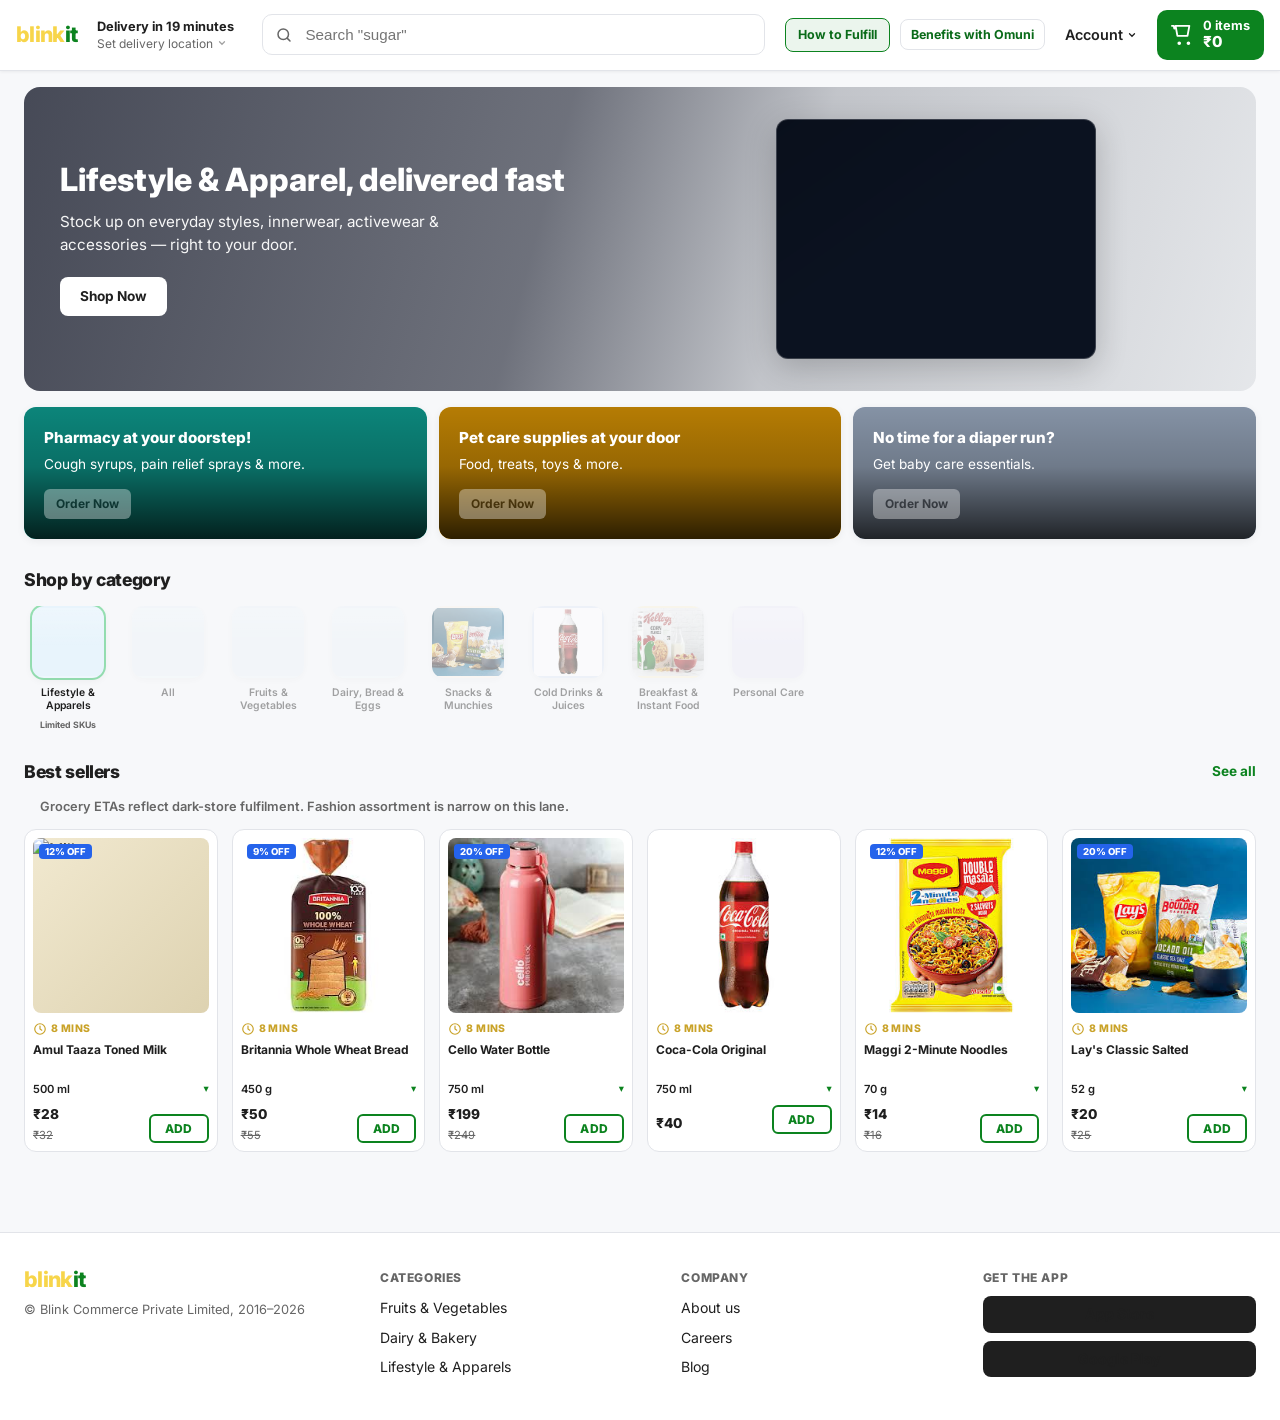
==== commit 69ae6254: "modified address bar" ====
--- a/index.html
+++ b/index.html
@@ -18,8 +18,8 @@
           <span class="logo__blink">blink</span><span class="logo__it">it</span>
         </a>
         <button type="button" class="location location--header-slab" id="locationBtn">
-          <span class="location__line1" id="locationDeliveryLine">Delivery in 19 minutes</span>
-          <span class="location__line2">158, General KS Thimayya Rd, S… <svg class="location__chev" width="10" height="10" viewBox="0 0 12 12" fill="none" aria-hidden="true"><path d="M3 4.5L6 7.5L9 4.5" stroke="currentColor" stroke-width="1.5" stroke-linecap="round"/></svg></span>
+          <span class="location__line1" id="locationDeliveryLine">Deliver to</span>
+          <span class="location__line2" id="locationAddressLine">Set delivery location <svg class="location__chev" width="10" height="10" viewBox="0 0 12 12" fill="none" aria-hidden="true"><path d="M3 4.5L6 7.5L9 4.5" stroke="currentColor" stroke-width="1.5" stroke-linecap="round"/></svg></span>
         </button>
         <button
           type="button"
@@ -380,80 +380,33 @@
       </header>
       <div class="loc-modal__body">
         <div class="loc-modal__toolbar">
-          <button type="button" class="loc-modal__detect btn btn--green">Detect my location</button>
+          <button type="button" class="loc-modal__detect btn btn--green" id="locDetectBtn">Detect location</button>
           <div class="loc-modal__or" aria-hidden="true">
             <span class="loc-modal__or-line"></span>
             <span class="loc-modal__or-badge">OR</span>
             <span class="loc-modal__or-line"></span>
           </div>
-          <label class="loc-modal__search-label">
-            <span class="visually-hidden">Search delivery location</span>
-            <input
-              type="search"
-              class="loc-modal__search"
-              placeholder="search delivery location"
-              autocomplete="off"
-            />
-          </label>
-        </div>
-
-        <p class="loc-modal__section-title">Your saved addresses</p>
-        <ul class="loc-modal__list">
-          <li>
-            <div class="address-card address-card--blinkit" data-close tabindex="0" role="button">
-              <span class="address-card__icon address-card__icon--home" aria-hidden="true">
-                <svg width="22" height="22" viewBox="0 0 24 24" fill="none" aria-hidden="true"><path d="M4 10.5L12 4l8 6.5V20a1 1 0 01-1 1h-5v-6H10v6H5a1 1 0 01-1-1v-9.5z" stroke="#c9a227" stroke-width="1.8" stroke-linejoin="round"/></svg>
-              </span>
-              <div class="address-card__content">
-                <strong class="address-card__label">Home</strong>
-                <p class="address-card__addr">158, General KS Thimayya Rd, Bengaluru — 560025</p>
-                <div class="address-card__actions">
-                  <button type="button" class="address-card__action address-card__action--edit" aria-label="Edit address">
-                    <svg width="16" height="16" viewBox="0 0 24 24" fill="none" aria-hidden="true"><path d="M4 21h4l10.5-10.5a2 2 0 000-2.83L18.33 8a2 2 0 00-2.83 0L5 17.17V21z" stroke="currentColor" stroke-width="2" stroke-linecap="round" stroke-linejoin="round"/><path d="M13.5 6.5l4 4" stroke="currentColor" stroke-width="2" stroke-linecap="round"/></svg>
-                  </button>
-                </div>
-              </div>
-            </div>
-          </li>
-          <li>
-            <div class="address-card address-card--blinkit" data-close tabindex="0" role="button">
-              <span class="address-card__icon address-card__icon--home" aria-hidden="true">
-                <svg width="22" height="22" viewBox="0 0 24 24" fill="none" aria-hidden="true"><path d="M4 10.5L12 4l8 6.5V20a1 1 0 01-1 1h-5v-6H10v6H5a1 1 0 01-1-1v-9.5z" stroke="#c9a227" stroke-width="1.8" stroke-linejoin="round"/></svg>
-              </span>
-              <div class="address-card__content">
-                <strong class="address-card__label">Home</strong>
-                <p class="address-card__addr">12, MG Road, Indiranagar, Bengaluru — 560038</p>
-                <div class="address-card__actions">
-                  <button type="button" class="address-card__action address-card__action--edit" aria-label="Edit address">
-                    <svg width="16" height="16" viewBox="0 0 24 24" fill="none" aria-hidden="true"><path d="M4 21h4l10.5-10.5a2 2 0 000-2.83L18.33 8a2 2 0 00-2.83 0L5 17.17V21z" stroke="currentColor" stroke-width="2" stroke-linecap="round" stroke-linejoin="round"/><path d="M13.5 6.5l4 4" stroke="currentColor" stroke-width="2" stroke-linecap="round"/></svg>
-                  </button>
-                  <button type="button" class="address-card__action address-card__action--delete" aria-label="Delete address">
-                    <svg width="16" height="16" viewBox="0 0 24 24" fill="none" aria-hidden="true"><path d="M4 7h16M10 11v6M14 11v6M6 7l1-2h10l1 2M9 7V5a1 1 0 011-1h4a1 1 0 011 1v2" stroke="currentColor" stroke-width="2" stroke-linecap="round"/></svg>
-                  </button>
-                </div>
-              </div>
-            </div>
-          </li>
-          <li>
-            <div class="address-card address-card--blinkit" data-close tabindex="0" role="button">
-              <span class="address-card__icon address-card__icon--work" aria-hidden="true">
-                <svg width="22" height="22" viewBox="0 0 24 24" fill="none" aria-hidden="true"><path d="M4 21h16M6 21V10l8-4 8 4v11M10 21v-4h4v4" stroke="#c9a227" stroke-width="1.8" stroke-linecap="round" stroke-linejoin="round"/></svg>
-              </span>
-              <div class="address-card__content">
-                <strong class="address-card__label">Work</strong>
-                <p class="address-card__addr">Embassy Tech Village, Outer Ring Rd, Bengaluru — 560103</p>
-                <div class="address-card__actions">
-                  <button type="button" class="address-card__action address-card__action--edit" aria-label="Edit address">
-                    <svg width="16" height="16" viewBox="0 0 24 24" fill="none" aria-hidden="true"><path d="M4 21h4l10.5-10.5a2 2 0 000-2.83L18.33 8a2 2 0 00-2.83 0L5 17.17V21z" stroke="currentColor" stroke-width="2" stroke-linecap="round" stroke-linejoin="round"/><path d="M13.5 6.5l4 4" stroke="currentColor" stroke-width="2" stroke-linecap="round"/></svg>
-                  </button>
-                  <button type="button" class="address-card__action address-card__action--delete" aria-label="Delete address">
-                    <svg width="16" height="16" viewBox="0 0 24 24" fill="none" aria-hidden="true"><path d="M4 7h16M10 11v6M14 11v6M6 7l1-2h10l1 2M9 7V5a1 1 0 011-1h4a1 1 0 011 1v2" stroke="currentColor" stroke-width="2" stroke-linecap="round"/></svg>
-                  </button>
-                </div>
-              </div>
-            </div>
-          </li>
-        </ul>
+          <form class="loc-modal__pincode" id="locPincodeForm">
+            <label class="loc-modal__pincode-label">
+              <span class="visually-hidden">Enter pincode</span>
+              <input
+                type="text"
+                inputmode="numeric"
+                pattern="[0-9]{6}"
+                maxlength="6"
+                class="loc-modal__pincode-input"
+                id="locPincodeInput"
+                placeholder="Enter pincode"
+                autocomplete="postal-code"
+                required
+              />
+            </label>
+            <button type="submit" class="btn btn--block loc-modal__pincode-btn" id="locPincodeSubmit">Submit</button>
+          </form>
+        </div>
+        <p class="loc-modal__hint" id="locModalHint">
+          Detect location to auto-fill your area and pincode, or enter your pincode to continue.
+        </p>
       </div>
     </div>
   </div>
--- a/styles.css
+++ b/styles.css
@@ -445,7 +445,7 @@
   background-color: #f8fafc;
   background-image:
     linear-gradient(105deg, rgba(2, 6, 23, 0.72) 0%, rgba(2, 6, 23, 0.56) 42%, rgba(2, 6, 23, 0.22) 62%, rgba(2, 6, 23, 0.08) 100%),
-    url("https://images.unsplash.com/photo-1520975661595-6453be3f7070?w=1400&h=560&fit=crop&auto=format&q=85");
+    url("assets/hero-apparels.png");
   background-size: cover;
   background-position: right center;
 }
@@ -1042,7 +1042,7 @@
 
 .lifestyle-filters {
   position: relative;
-  z-index: 5;
+  z-index: 60;
   padding: 0;
   border-bottom: 1px solid var(--border);
   background: var(--bg);
@@ -1058,6 +1058,16 @@
   overflow-y: visible;
   -webkit-overflow-scrolling: touch;
   scrollbar-width: thin;
+}
+
+.lifestyle-filters__label {
+  flex: 0 0 auto;
+  font-size: 0.78rem;
+  font-weight: 800;
+  color: var(--muted);
+  letter-spacing: 0.02em;
+  text-transform: uppercase;
+  margin-right: 2px;
 }
 
 @media (min-width: 900px) {
@@ -1132,7 +1142,7 @@
   position: absolute;
   top: calc(100% + 6px);
   left: 0;
-  z-index: 30;
+  z-index: 1000;
   min-width: 200px;
   max-width: min(92vw, 320px);
   max-height: min(70vh, 360px);
@@ -1150,6 +1160,45 @@
 .lifestyle-filter-panel--wide {
   min-width: 240px;
   max-width: min(92vw, 340px);
+}
+
+.lifestyle-filter-search {
+  position: sticky;
+  top: 0;
+  z-index: 1;
+  padding: 8px 8px 10px;
+  margin: -6px -6px 6px;
+  background: var(--bg);
+  border-bottom: 1px solid var(--border);
+  border-top-left-radius: 12px;
+  border-top-right-radius: 12px;
+}
+
+.lifestyle-filter-search__input {
+  width: 100%;
+  box-sizing: border-box;
+  padding: 9px 12px;
+  border: 1px solid var(--border);
+  border-radius: 10px;
+  background: #fff;
+  color: var(--text);
+  font: inherit;
+  font-size: 0.8125rem;
+  outline: none;
+}
+
+.lifestyle-filter-search__input:focus {
+  border-color: rgba(12, 131, 31, 0.55);
+  box-shadow: 0 0 0 3px rgba(12, 131, 31, 0.14);
+}
+
+/* Mobile: avoid overflow clipping so dropdown stays attached + visible */
+@media (max-width: 900px) {
+  .lifestyle-filters__bar {
+    flex-wrap: nowrap;
+    overflow-x: auto;
+    overflow-y: visible;
+  }
 }
 
 .lifestyle-filter-option {
@@ -1213,6 +1262,59 @@
   margin-top: 12px;
 }
 
+.lifestyle-stats {
+  max-width: 1280px;
+  margin: 10px auto 0;
+  padding: 0 16px;
+}
+
+.lifestyle-stats__inner {
+  display: flex;
+  align-items: center;
+  justify-content: space-between;
+  gap: 16px;
+  padding: 6px 2px;
+  border-bottom: 1px solid rgba(148, 163, 184, 0.35);
+}
+
+.lifestyle-stats__item {
+  display: inline-flex;
+  align-items: baseline;
+  gap: 6px;
+  min-width: 0;
+  color: var(--text);
+}
+
+.lifestyle-stats__label {
+  font-size: 0.72rem;
+  font-weight: 900;
+  letter-spacing: 0.02em;
+  text-transform: uppercase;
+  color: var(--muted);
+  white-space: nowrap;
+}
+
+.lifestyle-stats__sep {
+  color: rgba(100, 116, 139, 0.9);
+}
+
+.lifestyle-stats__value {
+  font-size: 0.9rem;
+  font-weight: 900;
+  color: var(--text);
+  white-space: nowrap;
+}
+
+@media (max-width: 600px) {
+  .lifestyle-stats__inner {
+    padding: 6px 0 8px;
+    gap: 10px;
+  }
+  .lifestyle-stats__value {
+    font-size: 0.9rem;
+  }
+}
+
 .products__head--lifestyle {
   margin-bottom: 4px;
 }
@@ -2337,12 +2439,20 @@
   justify-content: center;
 }
 
-.loc-modal__search-label {
-  flex: 1 1 160px;
+.loc-modal__pincode {
+  flex: 1 1 220px;
   min-width: 0;
-}
-
-.loc-modal__search {
+  display: flex;
+  gap: 8px;
+  align-items: center;
+}
+
+.loc-modal__pincode-label {
+  flex: 1 1 auto;
+  min-width: 0;
+}
+
+.loc-modal__pincode-input {
   width: 100%;
   padding: 11px 14px;
   border: 1px solid #d1d5db;
@@ -2352,127 +2462,36 @@
   box-shadow: 0 1px 2px rgba(0, 0, 0, 0.04);
 }
 
-.loc-modal__search::placeholder {
+.loc-modal__pincode-input::placeholder {
   color: #9ca3af;
-  text-transform: none;
-}
-
-.loc-modal__search:focus {
+}
+
+.loc-modal__pincode-input:focus {
   outline: none;
   border-color: var(--green);
   box-shadow: 0 0 0 2px rgba(12, 131, 31, 0.15);
 }
 
-.loc-modal__section-title {
-  margin: 0 0 12px;
-  font-size: 0.88rem;
+.loc-modal__pincode-btn {
+  flex: 0 0 auto;
+  width: auto;
+  padding: 11px 14px;
+  border-radius: 10px;
+  font-size: 0.82rem;
   font-weight: 800;
-  color: var(--text);
-}
-
-.loc-modal__list {
-  margin: 0;
-  padding: 0;
-  list-style: none;
-  display: flex;
-  flex-direction: column;
-  gap: 12px;
-}
-
-.address-card.address-card--blinkit {
-  display: flex;
-  gap: 12px;
-  padding: 14px;
-  background: #fff;
-  border: 1px solid #e8eaed;
-  border-radius: 14px;
-  box-shadow: 0 1px 3px rgba(0, 0, 0, 0.05);
-  align-items: flex-start;
-  transition: box-shadow 0.15s ease, border-color 0.15s ease;
-}
-
-.address-card.address-card--blinkit[data-close] {
-  cursor: pointer;
-}
-
-.address-card.address-card--blinkit[data-close]:hover {
-  border-color: rgba(12, 131, 31, 0.35);
-  box-shadow: 0 4px 14px rgba(12, 131, 31, 0.1);
-}
-
-.address-card.address-card--blinkit:focus-visible {
-  outline: 2px solid var(--green);
-  outline-offset: 2px;
-}
-
-.address-card--blinkit .address-card__icon {
-  flex-shrink: 0;
-  width: 44px;
-  height: 44px;
-  border-radius: 10px;
-  background: #f3f4f6;
-  display: flex;
-  align-items: center;
-  justify-content: center;
-}
-
-.address-card--blinkit .address-card__content {
-  flex: 1;
-  min-width: 0;
-}
-
-.address-card--blinkit .address-card__label {
-  display: block;
-  font-size: 0.92rem;
-  font-weight: 800;
-  color: var(--text);
-  margin-bottom: 4px;
-}
-
-.address-card--blinkit .address-card__addr {
-  margin: 0 0 10px;
-  font-size: 0.78rem;
-  line-height: 1.45;
-  color: #6b7280;
-}
-
-.address-card__actions {
-  display: flex;
-  align-items: center;
-  gap: 10px;
-}
-
-.address-card__action {
-  width: 34px;
-  height: 34px;
-  border-radius: 50%;
-  border: 1px solid #e5e7eb;
-  background: #fff;
-  display: flex;
-  align-items: center;
-  justify-content: center;
-  cursor: pointer;
-  padding: 0;
-  transition: background 0.15s ease, border-color 0.15s ease;
-}
-
-.address-card__action--edit {
-  color: var(--green);
-}
-
-.address-card__action--edit:hover {
-  background: rgba(12, 131, 31, 0.08);
-  border-color: rgba(12, 131, 31, 0.35);
-}
-
-.address-card__action--delete {
-  color: #dc2626;
-}
-
-.address-card__action--delete:hover {
-  background: rgba(220, 38, 38, 0.08);
-  border-color: rgba(220, 38, 38, 0.35);
-}
+  white-space: nowrap;
+}
+
+.loc-modal__hint {
+  margin: 2px 2px 0;
+  font-size: 0.86rem;
+  line-height: 1.35;
+  color: rgba(15, 23, 42, 0.62);
+}
+
+/* Saved address list removed (pincode-only modal) */
+
+/* address-card action styles removed with saved addresses */
 
 @media (max-width: 380px) {
   .loc-modal__toolbar {
@@ -2599,10 +2618,13 @@
     display: flex;
     align-items: center;
     gap: 10px;
+    width: 100%;
+    min-width: 0;
   }
 
   .header__search-wrap .search {
     flex: 1;
+    min-width: 0;
     max-width: none;
     margin: 0;
   }
@@ -2610,8 +2632,31 @@
   .header__search-wrap .nav-cart--mobile {
     display: inline-flex;
     flex-shrink: 0;
+    min-width: 0;
+    max-width: 132px;
+    gap: 8px;
     padding: 8px 12px;
     border-radius: 12px;
+    overflow: hidden;
+  }
+
+  .header__search-wrap .nav-cart--mobile .nav-cart__text {
+    min-width: 0;
+  }
+
+  .header__search-wrap .nav-cart--mobile .nav-cart__line1 {
+    font-size: 0.75rem;
+  }
+
+  .header__search-wrap .nav-cart--mobile .nav-cart__line2 {
+    font-size: 0.9rem;
+  }
+
+  @media (max-width: 380px) {
+    .header__search-wrap .nav-cart--mobile {
+      max-width: 104px;
+      padding: 8px 10px;
+    }
   }
 
   .header__nav > .nav-cart {
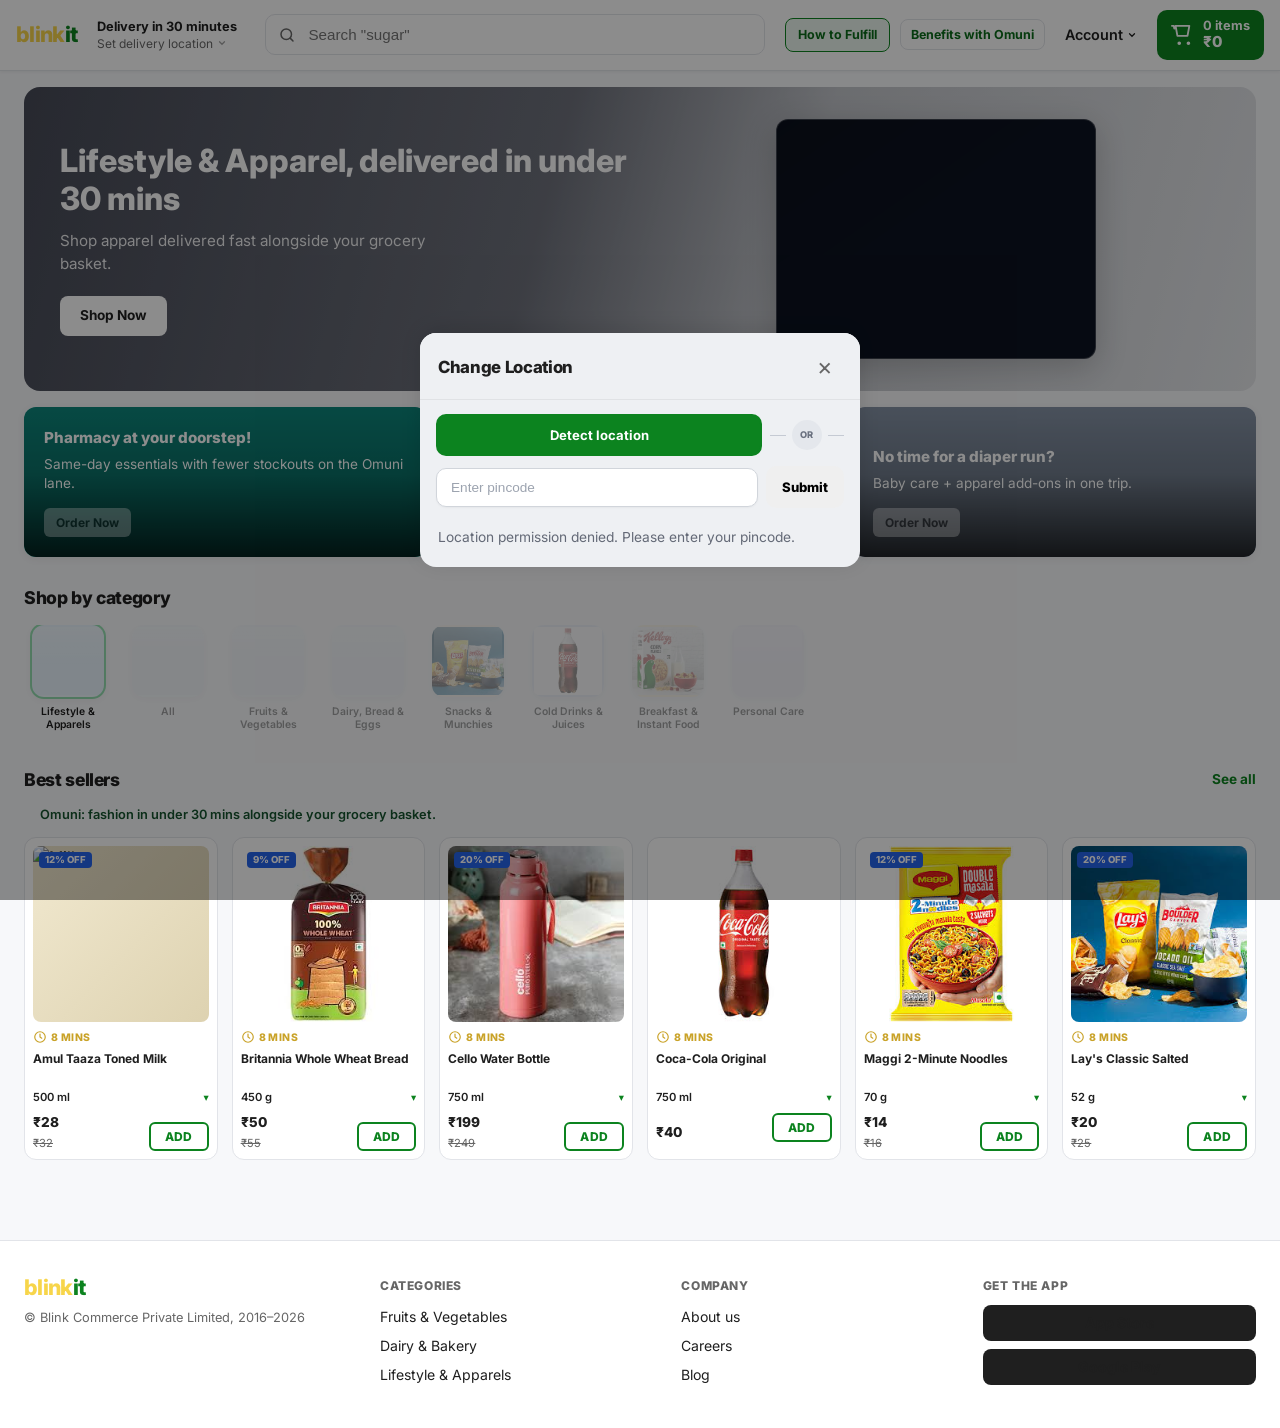
==== commit 14474dc8: "added catalog2" ====
--- a/index.html
+++ b/index.html
@@ -140,7 +140,7 @@
         <a href="lifestyle-apparels.html" class="cat-tile cat-tile--link cat-tile--lifestyle">
           <span class="cat-tile__img cat-tile__img--apparel" aria-hidden="true"></span>
           <span class="cat-tile__label">Lifestyle &amp; Apparels</span>
-          <span class="cat-tile__meta" id="apparelTileMeta" aria-live="polite">Limited SKUs</span>
+          <span class="cat-tile__meta" id="apparelTileMeta" aria-live="polite"></span>
         </a>
         <button type="button" class="cat-tile cat-tile--active" data-category="all" role="tab" aria-selected="true">
           <span class="cat-tile__img cat-tile__img--all" aria-hidden="true"></span>
--- a/styles.css
+++ b/styles.css
@@ -786,7 +786,30 @@
 }
 
 .network-health__header {
-  margin-bottom: 14px;
+  margin-bottom: 10px;
+}
+
+.network-health__subtitle {
+  margin: 2px 0 0;
+  font-size: 0.85rem;
+  line-height: 1.35;
+  color: var(--muted);
+  max-width: 62rem;
+}
+
+/* Onboarding hint under the header location pill (Lifestyle page only) */
+.page-lifestyle .lifestyle-onboarding-hint {
+  margin: 6px 0 0;
+  font-size: 0.72rem;
+  line-height: 1.25;
+  color: var(--muted);
+  max-width: 20rem;
+}
+
+@media (min-width: 900px) {
+  .page-lifestyle .lifestyle-onboarding-hint {
+    max-width: 24rem;
+  }
 }
 
 .network-health__header--with-omuni-toggle {
@@ -820,6 +843,39 @@
   font-weight: 800;
   letter-spacing: -0.02em;
   color: var(--text);
+}
+
+/* Stats inside the Available Stores & Styles header */
+.lifestyle-stats--in-network-health {
+  padding: 0;
+  margin: 0;
+}
+
+.network-health .lifestyle-stats__inner {
+  max-width: none;
+  margin: 0;
+  gap: 10px;
+}
+
+@media (min-width: 768px) {
+  .network-health__inner {
+    padding: 18px 20px 16px;
+  }
+
+  .network-health__header {
+    margin-bottom: 12px;
+  }
+
+  .network-health .lifestyle-stats__inner {
+    max-width: 760px;
+    margin: 0 auto;
+  }
+}
+
+@media (max-width: 600px) {
+  .network-health__inner {
+    padding: 14px 16px 14px;
+  }
 }
 
 .network-health__title-hint {
@@ -1040,6 +1096,11 @@
   border: 0;
 }
 
+/* Ensure the HTML `hidden` attribute always hides elements (some class rules set display). */
+[hidden] {
+  display: none !important;
+}
+
 .lifestyle-filters {
   position: relative;
   z-index: 60;
@@ -1094,12 +1155,61 @@
   flex: 0 0 auto;
 }
 
+.lifestyle-clear-filters {
+  flex: 0 0 auto;
+  min-height: 32px;
+  padding: 0 10px 0 8px;
+  border-radius: 999px;
+  border: 1px solid rgba(148, 163, 184, 0.55);
+  background: rgba(248, 250, 252, 0.9);
+  color: rgba(30, 41, 59, 0.92);
+  font: inherit;
+  font-size: 0.75rem;
+  font-weight: 700;
+  letter-spacing: 0.005em;
+  cursor: pointer;
+  transition: filter 0.15s ease, background 0.15s ease, border-color 0.15s ease, color 0.15s ease;
+  white-space: nowrap;
+  display: inline-flex;
+  align-items: center;
+  gap: 6px;
+}
+
+.lifestyle-clear-filters__x {
+  display: inline-flex;
+  align-items: center;
+  justify-content: center;
+  width: 18px;
+  height: 18px;
+  border-radius: 999px;
+  background: rgba(148, 163, 184, 0.25);
+  color: rgba(30, 41, 59, 0.8);
+  font-size: 14px;
+  line-height: 1;
+}
+
+.lifestyle-clear-filters:hover {
+  filter: brightness(0.99);
+  background: #fff;
+  border-color: rgba(100, 116, 139, 0.6);
+}
+
+.lifestyle-clear-filters:active {
+  filter: brightness(0.96);
+}
+
+.lifestyle-clear-filters:focus-visible {
+  outline: none;
+  box-shadow: 0 0 0 3px rgba(12, 131, 31, 0.14);
+  border-color: rgba(12, 131, 31, 0.5);
+}
+
 .lifestyle-filter-pill {
   display: inline-flex;
   align-items: center;
   gap: 6px;
   min-height: 40px;
-  padding: 0 14px;
+  padding: 6px 14px;
   border-radius: 10px;
   border: 1px solid var(--border);
   background: var(--bg);
@@ -1108,7 +1218,6 @@
   font-weight: 600;
   color: var(--text);
   cursor: pointer;
-  white-space: nowrap;
   transition: border-color 0.15s ease, box-shadow 0.15s ease, background 0.15s ease;
 }
 
@@ -1117,14 +1226,64 @@
   background: #fafbfc;
 }
 
+/* Active filter: stronger CTA + readable applied values in __summary */
 .lifestyle-filter-pill--dirty {
-  border-color: rgba(12, 131, 31, 0.45);
-  background: rgba(12, 131, 31, 0.06);
+  border-color: rgba(12, 131, 31, 0.58);
+  background: linear-gradient(165deg, rgba(12, 131, 31, 0.11) 0%, rgba(12, 131, 31, 0.05) 100%);
+  box-shadow: 0 0 0 1px rgba(12, 131, 31, 0.14);
+}
+
+.lifestyle-filter-pill--dirty .lifestyle-filter-pill__label {
+  color: rgba(15, 23, 42, 0.88);
+}
+
+.lifestyle-filter-pill--dirty .lifestyle-filter-pill__chevron {
+  opacity: 0.9;
+  color: rgb(12, 131, 31);
+}
+
+.lifestyle-filter-pill--dirty .lifestyle-filter-pill__icon {
+  color: rgb(12, 131, 31);
+  opacity: 1;
 }
 
 .lifestyle-filter-pill[aria-expanded="true"] {
-  border-color: rgba(12, 131, 31, 0.55);
-  box-shadow: 0 0 0 1px rgba(12, 131, 31, 0.2);
+  border-color: rgba(12, 131, 31, 0.62);
+  box-shadow: 0 0 0 2px rgba(12, 131, 31, 0.18);
+}
+
+.lifestyle-filter-pill__text {
+  display: flex;
+  flex-direction: column;
+  align-items: flex-start;
+  gap: 1px;
+  min-width: 0;
+  text-align: left;
+}
+
+.lifestyle-filter-pill__label {
+  font-size: inherit;
+  font-weight: inherit;
+  line-height: 1.2;
+  white-space: nowrap;
+}
+
+.lifestyle-filter-pill__summary {
+  font-size: 0.68rem;
+  font-weight: 800;
+  line-height: 1.25;
+  letter-spacing: 0.01em;
+  color: rgb(10, 110, 26);
+  max-width: min(36vw, 200px);
+  overflow: hidden;
+  text-overflow: ellipsis;
+  white-space: nowrap;
+}
+
+@media (min-width: 900px) {
+  .lifestyle-filter-pill__summary {
+    max-width: 200px;
+  }
 }
 
 .lifestyle-filter-pill__icon {
@@ -1259,59 +1418,94 @@
 }
 
 .products--lifestyle {
-  margin-top: 12px;
-}
-
+  margin-top: 8px;
+}
+
+/* Stats row — above filters so dropdowns never cover the numbers */
 .lifestyle-stats {
   max-width: 1280px;
-  margin: 10px auto 0;
-  padding: 0 16px;
+  margin: 0 auto;
+  padding: 12px 16px 10px;
 }
 
 .lifestyle-stats__inner {
-  display: flex;
-  align-items: center;
-  justify-content: space-between;
-  gap: 16px;
-  padding: 6px 2px;
-  border-bottom: 1px solid rgba(148, 163, 184, 0.35);
+  display: grid;
+  grid-template-columns: 1fr 1fr;
+  gap: 10px;
+  align-items: stretch;
 }
 
 .lifestyle-stats__item {
-  display: inline-flex;
-  align-items: baseline;
-  gap: 6px;
+  display: flex;
+  flex-direction: column;
+  align-items: flex-start;
+  justify-content: center;
+  gap: 4px;
   min-width: 0;
+  padding: 12px 14px;
+  border-radius: 10px;
+  border: 1px solid rgba(148, 163, 184, 0.45);
+  background: linear-gradient(165deg, #f8fafc 0%, #f1f5f9 55%, #eef2f7 100%);
+  box-shadow: 0 1px 2px rgba(15, 23, 42, 0.04);
+}
+
+.lifestyle-stats__label {
+  font-size: 0.68rem;
+  font-weight: 800;
+  letter-spacing: 0.06em;
+  text-transform: uppercase;
+  color: rgba(71, 85, 105, 0.92);
+  white-space: nowrap;
+  line-height: 1.2;
+}
+
+.lifestyle-stats__value {
+  font-size: clamp(1rem, 3.8vw, 1.2rem);
+  font-weight: 900;
+  font-variant-numeric: tabular-nums;
+  letter-spacing: -0.02em;
   color: var(--text);
-}
-
-.lifestyle-stats__label {
-  font-size: 0.72rem;
-  font-weight: 900;
-  letter-spacing: 0.02em;
-  text-transform: uppercase;
-  color: var(--muted);
+  line-height: 1.15;
   white-space: nowrap;
 }
 
-.lifestyle-stats__sep {
-  color: rgba(100, 116, 139, 0.9);
-}
-
-.lifestyle-stats__value {
-  font-size: 0.9rem;
-  font-weight: 900;
-  color: var(--text);
-  white-space: nowrap;
+@media (min-width: 768px) {
+  .lifestyle-stats {
+    padding: 14px 20px 12px;
+  }
+
+  .lifestyle-stats__inner {
+    grid-template-columns: 1fr 1fr;
+    gap: 14px;
+    max-width: 720px;
+    margin: 0 auto;
+  }
+
+  .lifestyle-stats__item {
+    padding: 14px 18px;
+    border-radius: 12px;
+    flex-direction: row;
+    align-items: baseline;
+    justify-content: space-between;
+    gap: 12px;
+  }
+
+  .lifestyle-stats__label {
+    font-size: 0.72rem;
+  }
+
+  .lifestyle-stats__value {
+    font-size: 1.35rem;
+  }
 }
 
 @media (max-width: 600px) {
   .lifestyle-stats__inner {
-    padding: 6px 0 8px;
-    gap: 10px;
-  }
-  .lifestyle-stats__value {
-    font-size: 0.9rem;
+    gap: 8px;
+  }
+
+  .lifestyle-stats__item {
+    padding: 10px 12px;
   }
 }
 
